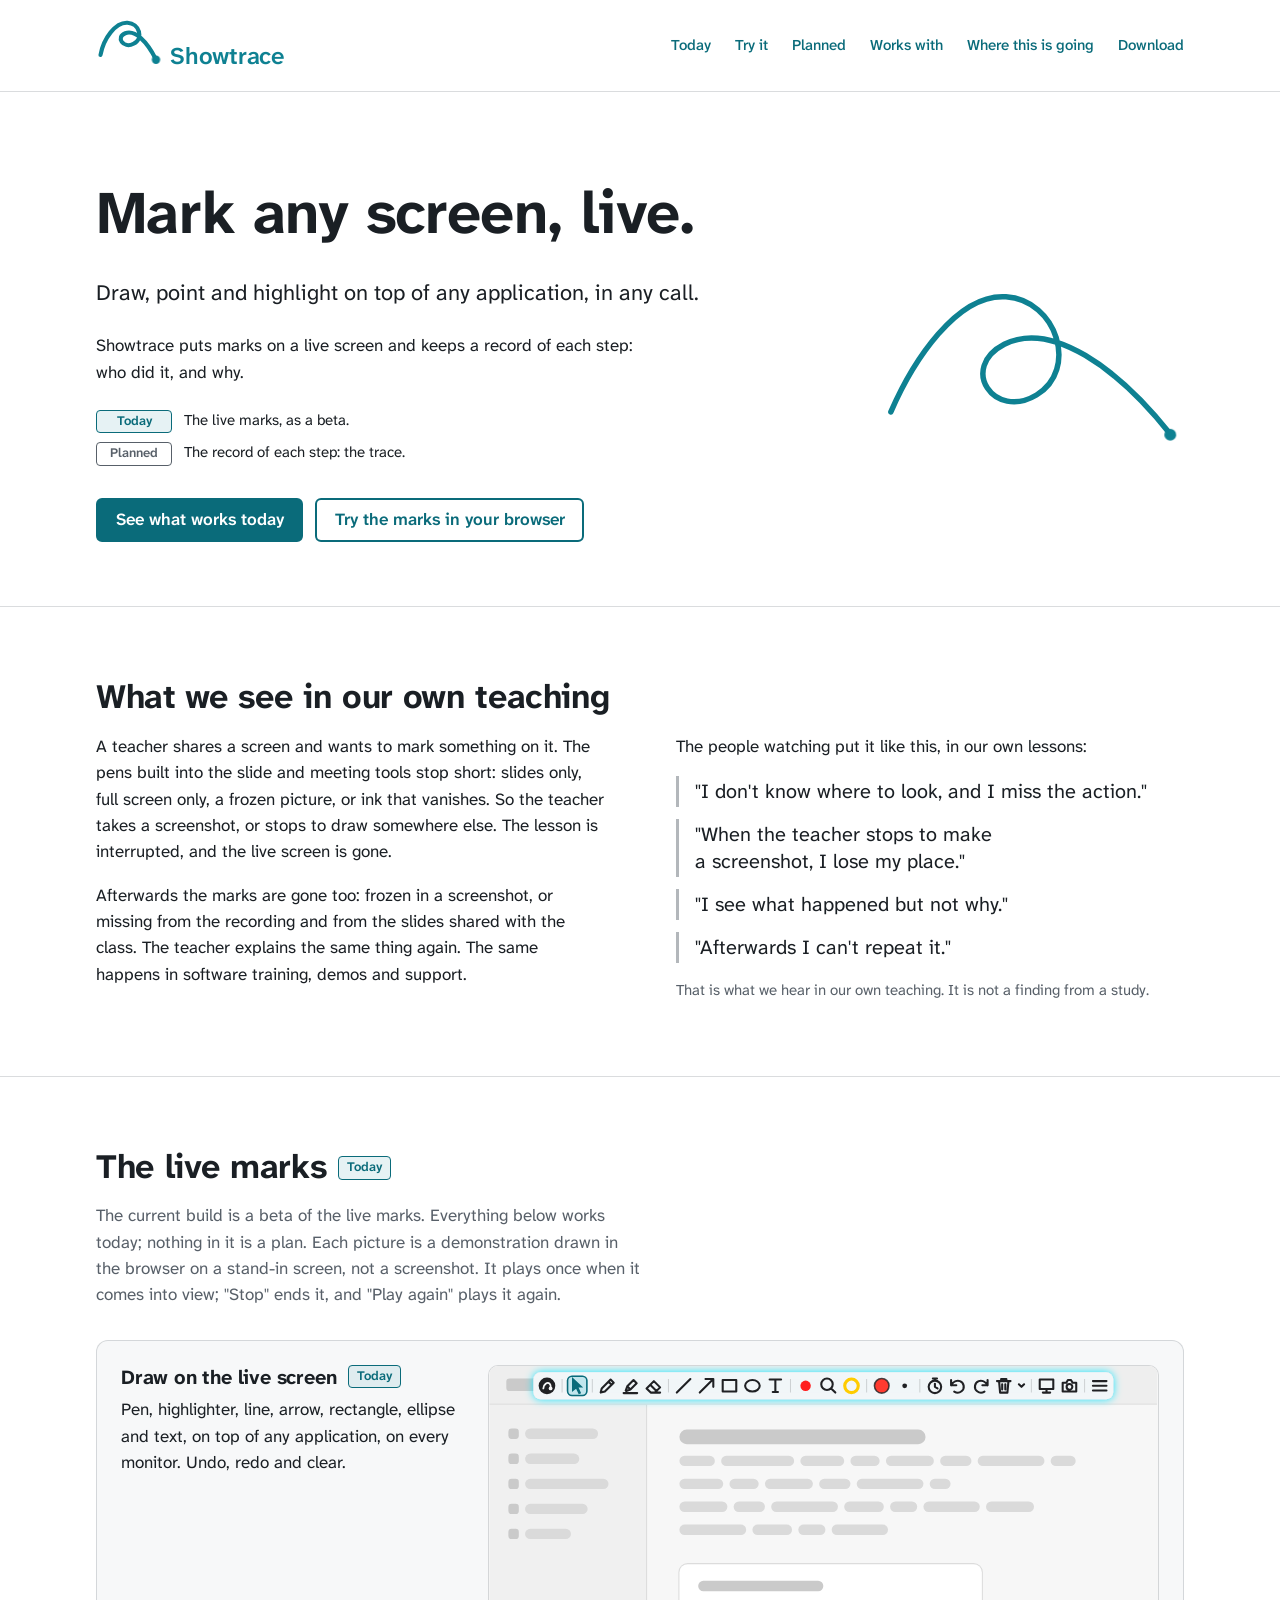
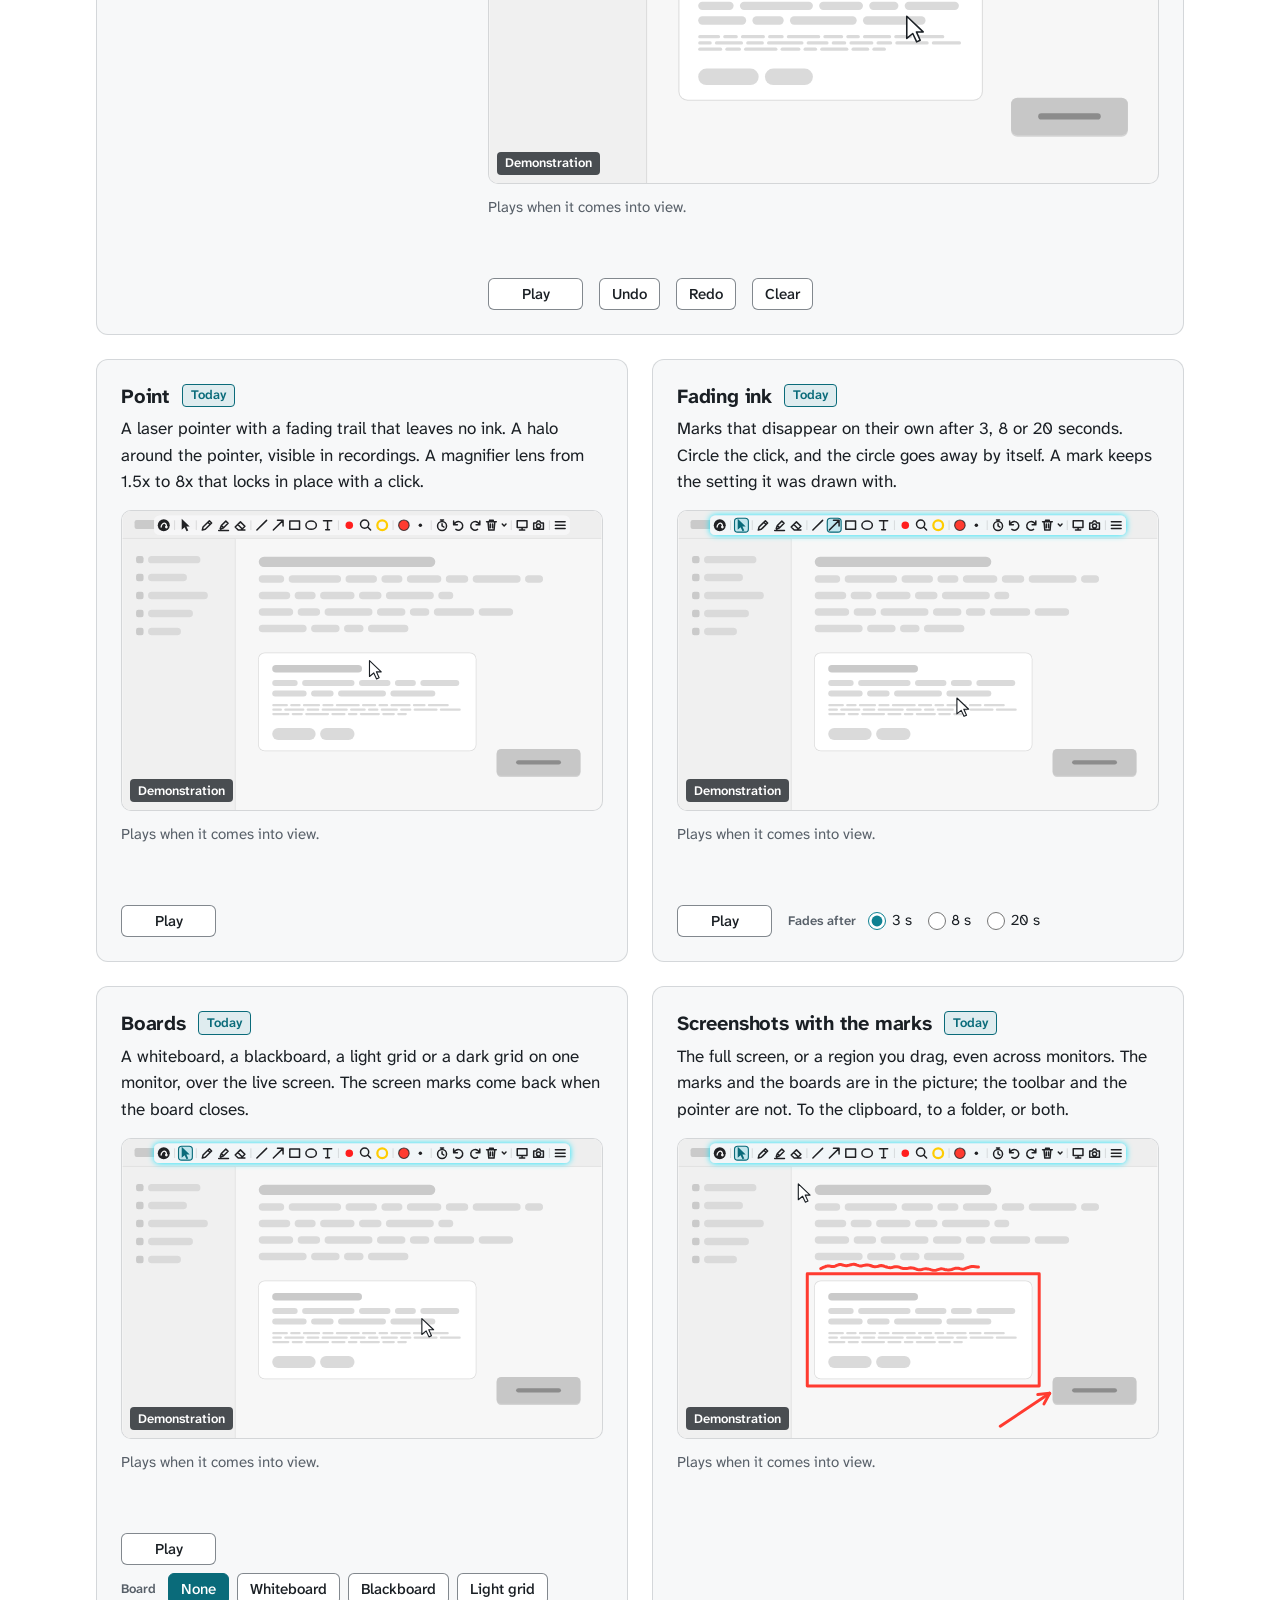
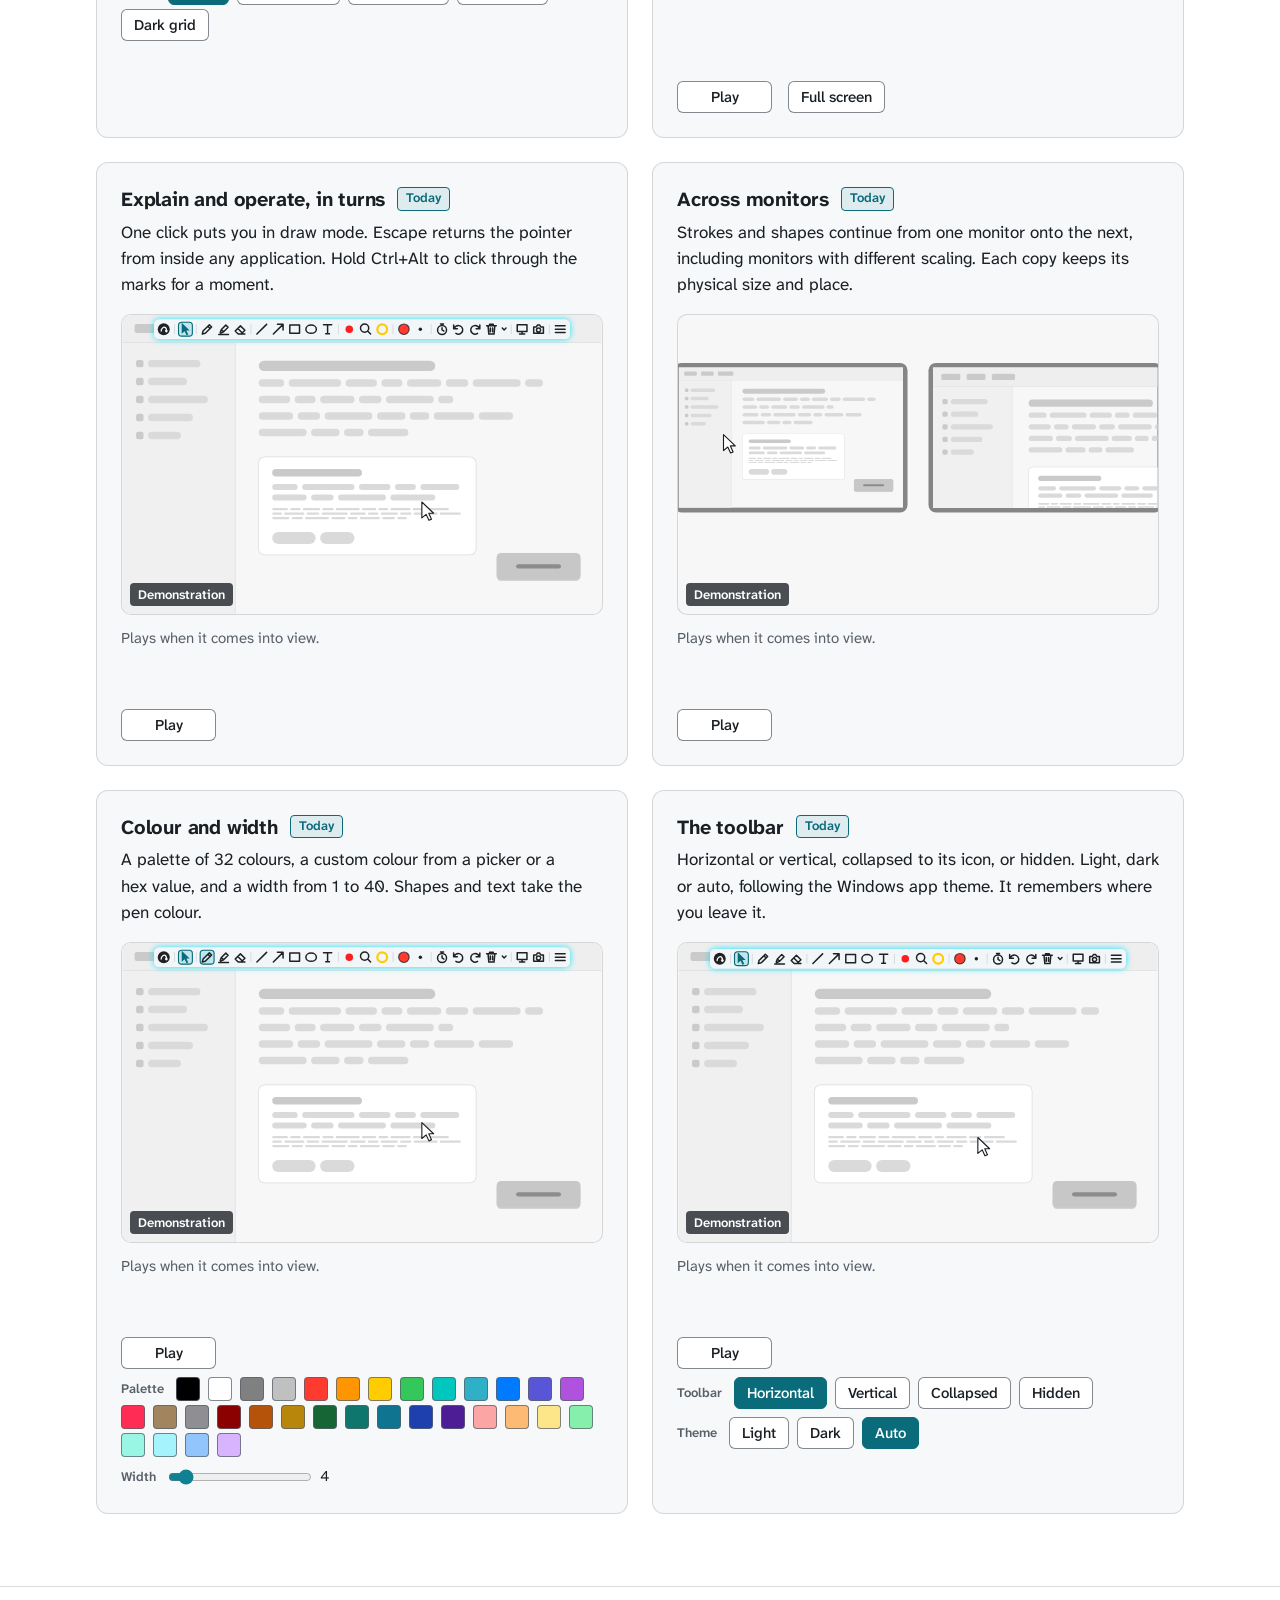
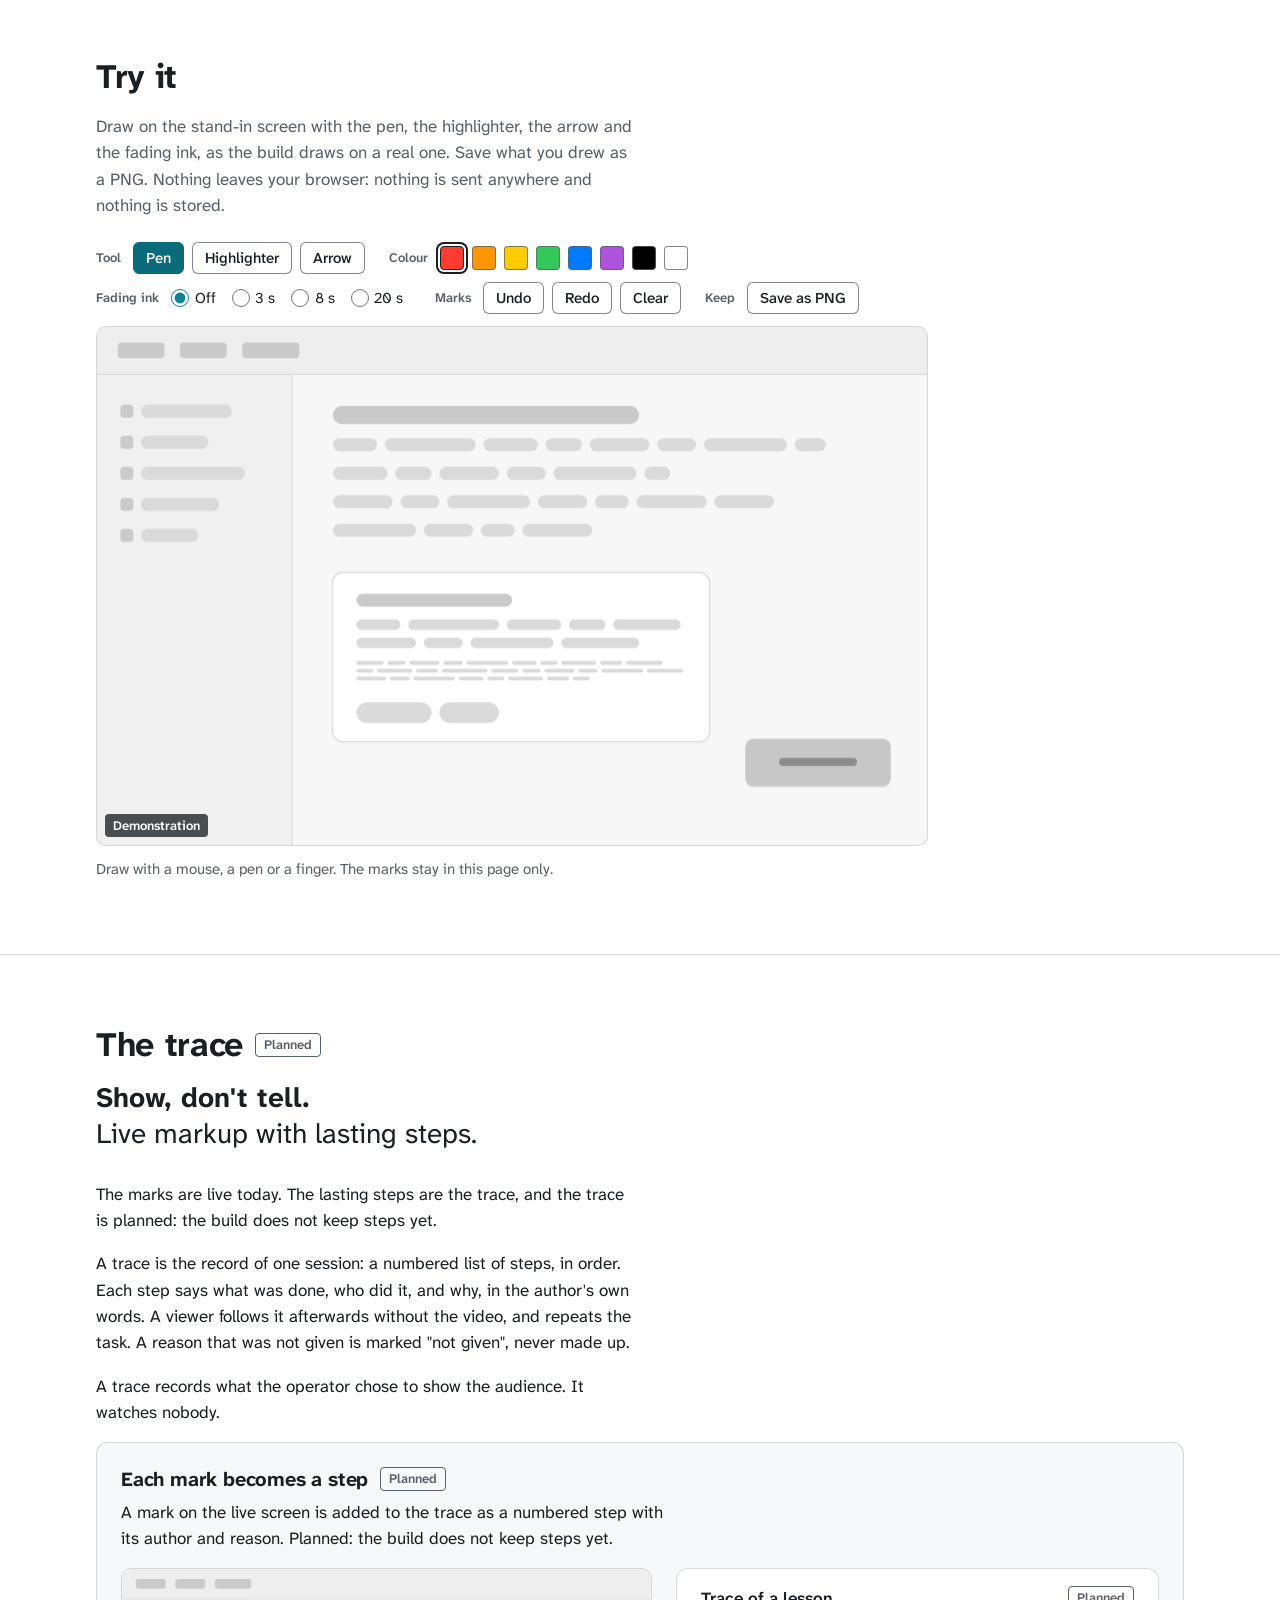
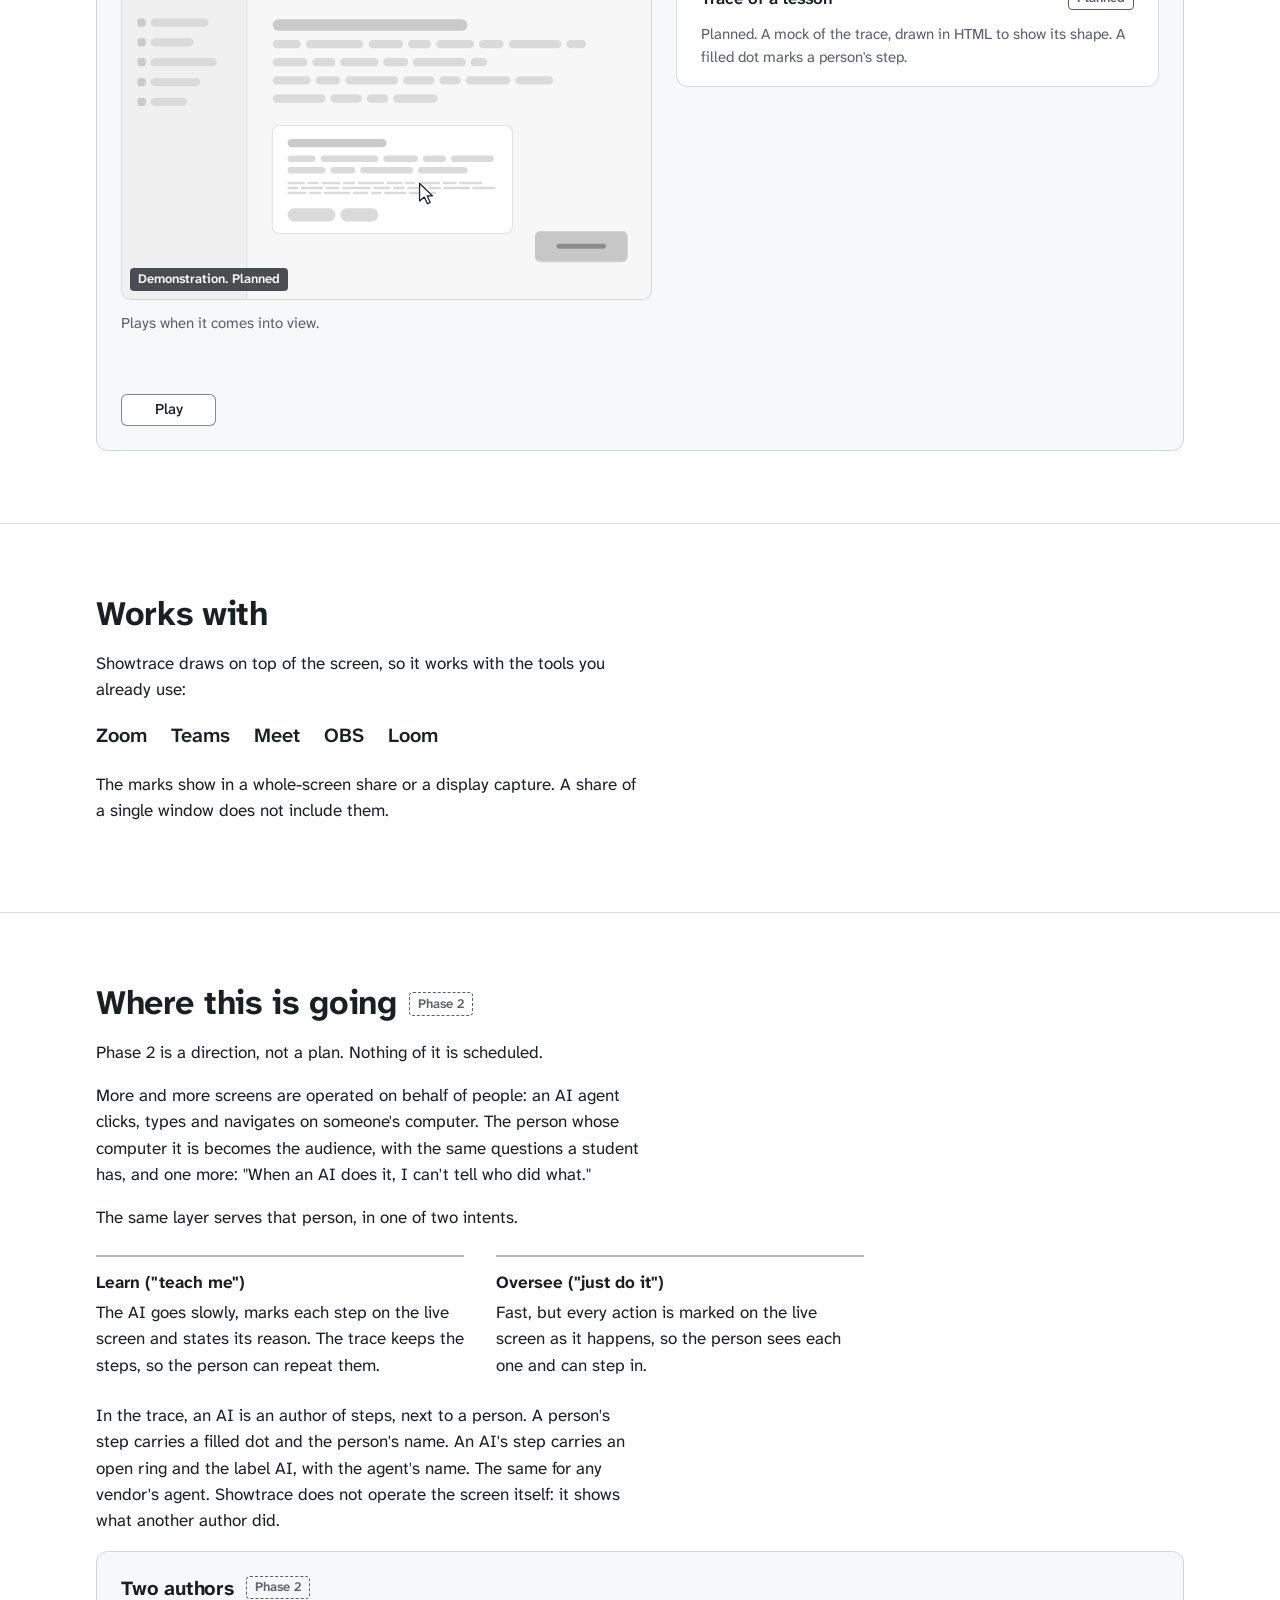
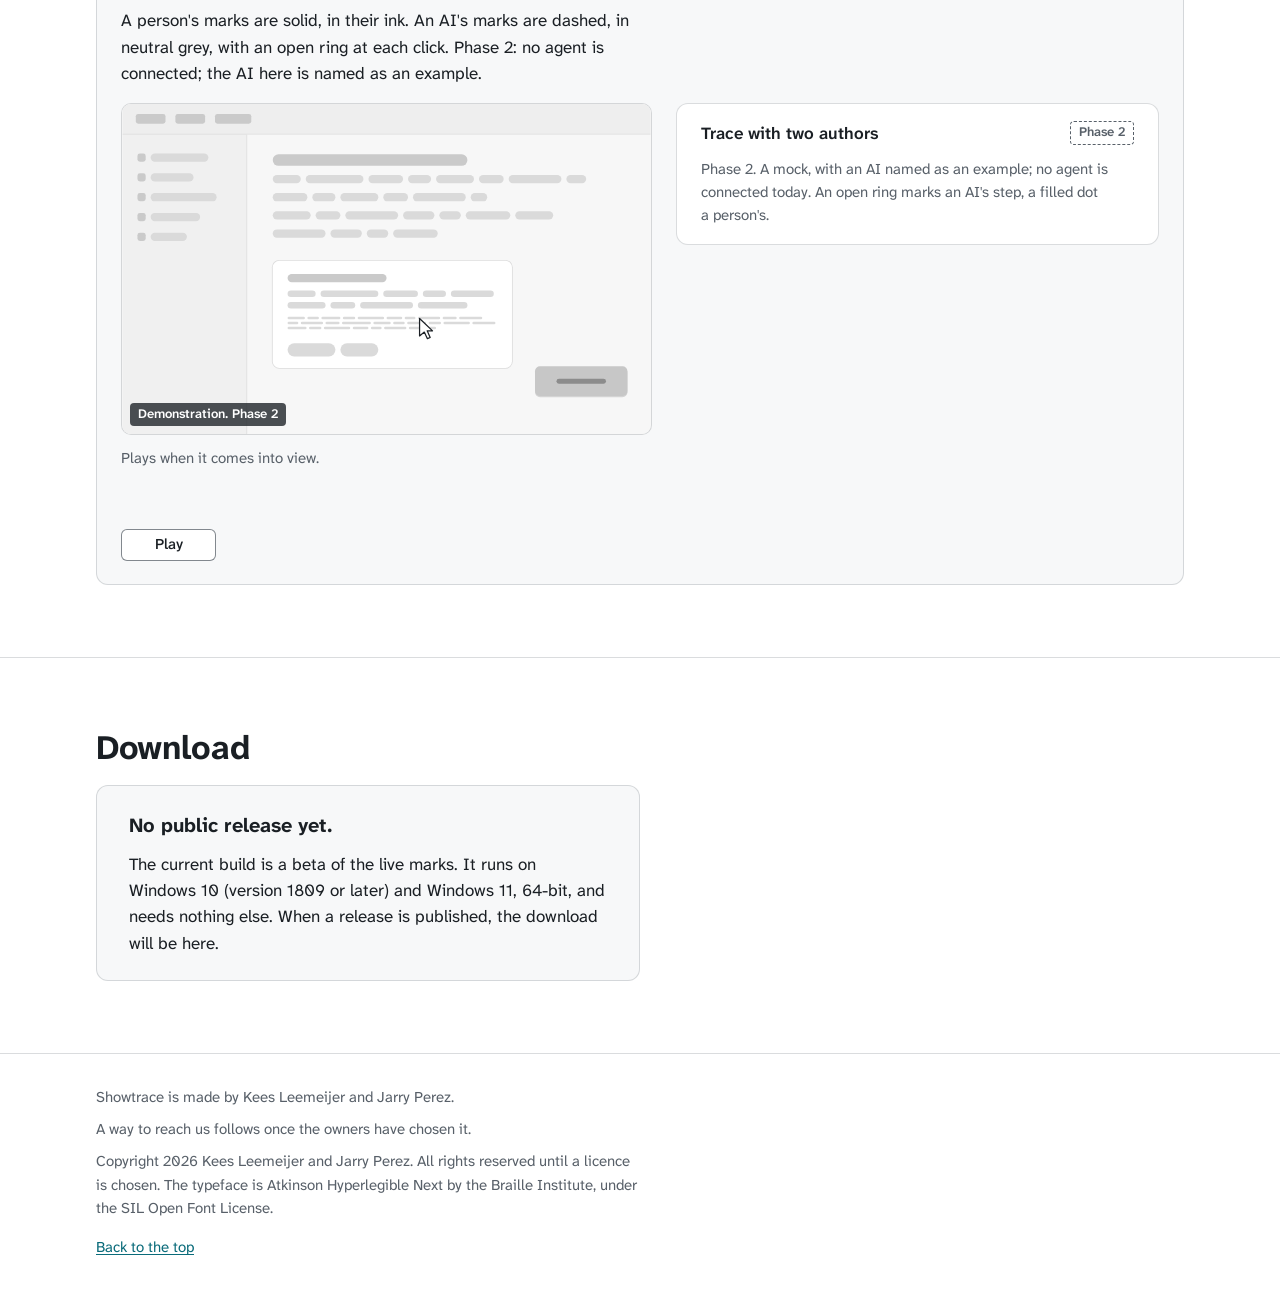
==== site/index.html @ 9663418a "feat(site): the Fading ink demonstration keeps an arrow, so its end state shows the spot Under reduc" ====
<!DOCTYPE html>
<html lang="en">
<head>
<meta charset="utf-8">
<meta http-equiv="Content-Security-Policy" content="default-src 'none'; script-src 'self'; style-src 'self'; img-src 'self'; font-src 'self'; connect-src 'none'; object-src 'none'; base-uri 'none'; form-action 'none'">
<meta name="viewport" content="width=device-width, initial-scale=1">
<title>Showtrace: mark any screen, live</title>
<meta name="description" content="Mark any screen, live: draw, point and highlight on top of any application, in any call. The live marks work today, as a beta; the trace is planned.">
<link rel="canonical" href="https://showtrace.github.io/showtrace/">
<meta name="color-scheme" content="light dark">
<meta name="theme-color" content="#FFFFFF" media="(prefers-color-scheme: light)">
<meta name="theme-color" content="#202124" media="(prefers-color-scheme: dark)">
<link rel="icon" href="favicon.svg" type="image/svg+xml">
<link rel="preload" href="fonts/AtkinsonHyperlegibleNext-wght.woff2" as="font" type="font/woff2" crossorigin>
<link rel="stylesheet" href="styles.css">
<script src="demonstrations.js" defer></script>
<meta property="og:type" content="website">
<meta property="og:site_name" content="Showtrace">
<meta property="og:title" content="Showtrace: mark any screen, live">
<meta property="og:description" content="Mark any screen, live: draw, point and highlight on top of any application, in any call. The live marks work today, as a beta; the trace is planned.">
<meta property="og:url" content="https://showtrace.github.io/showtrace/">
<meta property="og:image" content="https://showtrace.github.io/showtrace/og-image.png">
<meta property="og:image:type" content="image/png">
<meta property="og:image:width" content="1200">
<meta property="og:image:height" content="630">
<meta property="og:image:alt" content="The Showtrace logo, one stroke that ends in a dot, and the line: Mark any screen, live.">
<meta name="twitter:card" content="summary_large_image">
<meta name="twitter:image:alt" content="The Showtrace logo, one stroke that ends in a dot, and the line: Mark any screen, live.">
</head>
<body id="top">
<a class="skip" href="#main">Skip to the content</a>

<header class="site-header">
  <div class="wrap">
    <a class="logo" href="#top">
      <svg viewBox="0 0 44 32" aria-hidden="true" focusable="false" fill="none" stroke="currentColor" stroke-width="2.75" stroke-linecap="round" stroke-linejoin="round">
        <path class="mark-stroke" pathLength="100" d="M3 26 C5 15, 13 4, 21 4.5 C29 5, 32 15, 25 18.5 C18 22, 13 14, 19.5 11.5 C26 9, 34 17, 40 29"/>
        <circle class="mark-dot" cx="40" cy="29.2" r="2.8" fill="currentColor" stroke="none"/>
      </svg>
      <span>Showtrace</span>
    </a>
    <nav class="site-nav" aria-label="Sections of this page">
      <ul>
        <li><a href="#today">Today</a></li>
        <li><a href="#try">Try it</a></li>
        <li><a href="#planned">Planned</a></li>
        <li><a href="#works-with">Works with</a></li>
        <li><a href="#going">Where this is going</a></li>
        <li><a href="#download">Download</a></li>
      </ul>
    </nav>
  </div>
</header>

<main id="main">

  <section class="hero">
    <div class="wrap hero-grid">
      <div class="hero-text">
        <h1>Mark any screen, live.</h1>
        <p class="lead">Draw, point and highlight on top of any application, in any call.</p>
        <p class="sentence">Showtrace puts marks on a live screen and keeps a record of each step: who did it, and why.</p>
        <ul class="status-key" role="list">
          <li><span class="status status-today">Today</span> The live marks, as a beta.</li>
          <li><span class="status status-planned">Planned</span> The record of each step: the trace.</li>
        </ul>
        <p class="actions">
          <a class="action action-primary" href="#today">See what works today</a>
          <a class="action" href="#try">Try the marks in your browser</a>
        </p>
      </div>
      <div class="hero-mark" aria-hidden="true">
        <svg viewBox="0 0 360 220" fill="none" stroke="currentColor" stroke-width="6.5" stroke-linecap="round" stroke-linejoin="round" focusable="false">
          <path class="mark-stroke" pathLength="100" d="M14 170 C40 110, 92 30, 150 34 C210 38, 236 120, 186 150 C136 180, 94 118, 148 90 C204 62, 282 118, 344 196"/>
          <circle class="mark-dot" cx="344" cy="197" r="7" fill="currentColor" stroke="none"/>
        </svg>
      </div>
    </div>
  </section>

  <section class="section" id="problem">
    <div class="wrap problem">
      <h2>What we see in our own teaching</h2>
      <div class="problem-scene">
        <p>A teacher shares a screen and wants to mark something on it. The pens built into the slide and meeting tools stop short: slides only, full screen only, a frozen picture, or ink that vanishes. So the teacher takes a screenshot, or stops to draw somewhere else. The lesson is interrupted, and the live screen is gone.</p>
        <p>Afterwards the marks are gone too: frozen in a screenshot, or missing from the recording and from the slides shared with the class. The teacher explains the same thing again. The same happens in software training, demos and support.</p>
      </div>
      <div class="problem-voices">
        <p>The people watching put it like this, in our own lessons:</p>
        <ul class="quotes" role="list">
          <li>"I don't know where to look, and I miss the action."</li>
          <li>"When the teacher stops to make a screenshot, I lose my place."</li>
          <li>"I see what happened but not why."</li>
          <li>"Afterwards I can't repeat it."</li>
        </ul>
        <p class="status-line">That is what we hear in our own teaching. It is not a finding from a study.</p>
      </div>
    </div>
  </section>

  <section class="section" id="today">
    <div class="wrap">
      <header class="section-head"><h2>The live marks</h2><span class="status status-today">Today</span></header>
      <p class="section-lead">The current build is a beta of the live marks. Everything below works today; nothing in it is a plan. Each picture is a demonstration drawn in the browser on a stand-in screen, not a screenshot. It plays once when it comes into view; "Stop" ends it, and "Play again" plays it again.</p>
      <div class="features">

        <article class="feature feature-lead" data-demo="draw" data-rows="3,4" data-status="today">
          <header class="feature-head"><h3>Draw on the live screen</h3><span class="status status-today">Today</span></header>
          <p>Pen, highlighter, line, arrow, rectangle, ellipse and text, on top of any application, on every monitor. Undo, redo and clear.</p>
          <div class="feature-demo"></div>
        </article>

        <article class="feature" data-demo="point" data-rows="1,10" data-status="today">
          <header class="feature-head"><h3>Point</h3><span class="status status-today">Today</span></header>
          <p>A laser pointer with a fading trail that leaves no ink. A halo around the pointer, visible in recordings. A magnifier lens from 1.5x to 8x that locks in place with a click.</p>
          <div class="feature-demo"></div>
        </article>

        <article class="feature" data-demo="fade" data-rows="2" data-status="today">
          <header class="feature-head"><h3>Fading ink</h3><span class="status status-today">Today</span></header>
          <p>Marks that disappear on their own after 3, 8 or 20 seconds. Circle the click, and the circle goes away by itself. A mark keeps the setting it was drawn with.</p>
          <div class="feature-demo"></div>
        </article>

        <article class="feature" data-demo="boards" data-rows="12" data-status="today">
          <header class="feature-head"><h3>Boards</h3><span class="status status-today">Today</span></header>
          <p>A whiteboard, a blackboard, a light grid or a dark grid on one monitor, over the live screen. The screen marks come back when the board closes.</p>
          <div class="feature-demo"></div>
        </article>

        <article class="feature" data-demo="capture" data-rows="11" data-status="today">
          <header class="feature-head"><h3>Screenshots with the marks</h3><span class="status status-today">Today</span></header>
          <p>The full screen, or a region you drag, even across monitors. The marks and the boards are in the picture; the toolbar and the pointer are not. To the clipboard, to a folder, or both.</p>
          <div class="feature-demo"></div>
        </article>

        <article class="feature" data-demo="modes" data-rows="9" data-status="today">
          <header class="feature-head"><h3>Explain and operate, in turns</h3><span class="status status-today">Today</span></header>
          <p>One click puts you in draw mode. Escape returns the pointer from inside any application. Hold Ctrl+Alt to click through the marks for a moment.</p>
          <div class="feature-demo"></div>
        </article>

        <article class="feature" data-demo="monitors" data-rows="3" data-status="today">
          <header class="feature-head"><h3>Across monitors</h3><span class="status status-today">Today</span></header>
          <p>Strokes and shapes continue from one monitor onto the next, including monitors with different scaling. Each copy keeps its physical size and place.</p>
          <div class="feature-demo"></div>
        </article>

        <article class="feature" data-demo="colour" data-rows="3" data-status="today">
          <header class="feature-head"><h3>Colour and width</h3><span class="status status-today">Today</span></header>
          <p>A palette of 32 colours, a custom colour from a picker or a hex value, and a width from 1 to 40. Shapes and text take the pen colour.</p>
          <div class="feature-demo"></div>
        </article>

        <article class="feature" data-demo="toolbar" data-rows="9" data-status="today">
          <header class="feature-head"><h3>The toolbar</h3><span class="status status-today">Today</span></header>
          <p>Horizontal or vertical, collapsed to its icon, or hidden. Light, dark or auto, following the Windows app theme. It remembers where you leave it.</p>
          <div class="feature-demo"></div>
        </article>

      </div>
    </div>
  </section>

  <section class="section" id="try">
    <div class="wrap">
      <h2>Try it</h2>
      <p class="section-lead">Draw on the stand-in screen with the pen, the highlighter, the arrow and the fading ink, as the build draws on a real one. Save what you drew as a PNG. Nothing leaves your browser: nothing is sent anywhere and nothing is stored.</p>
      <div class="sandbox" data-sandbox>
        <noscript><p class="note">The sandbox needs JavaScript, which this page loads from its own address only. Without it, the features above stand as text.</p></noscript>
      </div>
    </div>
  </section>

  <section class="section" id="planned">
    <div class="wrap">
      <header class="section-head"><h2>The trace</h2><span class="status status-planned">Planned</span></header>
      <p class="tagline"><strong>Show, don't tell.</strong> Live markup with lasting steps.</p>
      <p>The marks are live today. The lasting steps are the trace, and the trace is planned: the build does not keep steps yet.</p>
      <p>A trace is the record of one session: a numbered list of steps, in order. Each step says what was done, who did it, and why, in the author's own words. A viewer follows it afterwards without the video, and repeats the task. A reason that was not given is marked "not given", never made up.</p>
      <p>A trace records what the operator chose to show the audience. It watches nobody.</p>

      <article class="feature" data-demo="trace" data-rows="5,6,7,8,16" data-status="planned">
        <header class="feature-head"><h3>Each mark becomes a step</h3><span class="status status-planned">Planned</span></header>
        <p>A mark on the live screen is added to the trace as a numbered step with its author and reason. Planned: the build does not keep steps yet.</p>
        <div class="trace-demo">
          <div class="feature-demo"></div>
          <figure class="trace">
            <div class="trace-head">
              <span class="trace-title">Trace of a lesson</span>
              <span class="status status-planned">Planned</span>
            </div>
            <ol class="steps">
              <li class="step">
                <span class="step-n">1</span>
                <span class="step-action">Opens the File menu</span>
                <span class="step-author"><span class="dot" aria-hidden="true"></span><span class="author-label">Teacher</span></span>
                <span class="step-reason">Reason: the export is under File.</span>
              </li>
              <li class="step">
                <span class="step-n">2</span>
                <span class="step-action">Selects Export</span>
                <span class="step-author"><span class="dot" aria-hidden="true"></span><span class="author-label">Teacher</span></span>
                <span class="step-reason">Reason: the file must be a PDF.</span>
              </li>
              <li class="step">
                <span class="step-n">3</span>
                <span class="step-action">Saves the file as PDF</span>
                <span class="step-author"><span class="dot" aria-hidden="true"></span><span class="author-label">Teacher</span></span>
                <span class="step-reason">Reason: not given.</span>
              </li>
            </ol>
            <figcaption>Planned. A mock of the trace, drawn in HTML to show its shape. A filled dot marks a person's step.</figcaption>
          </figure>
        </div>
      </article>
    </div>
  </section>

  <section class="section" id="works-with">
    <div class="wrap">
      <h2>Works with</h2>
      <p>Showtrace draws on top of the screen, so it works with the tools you already use:</p>
      <ul class="apps" role="list">
        <li>Zoom</li>
        <li>Teams</li>
        <li>Meet</li>
        <li>OBS</li>
        <li>Loom</li>
      </ul>
      <p>The marks show in a whole-screen share or a display capture. A share of a single window does not include them.</p>
    </div>
  </section>

  <section class="section" id="going">
    <div class="wrap">
      <header class="section-head"><h2>Where this is going</h2><span class="status status-phase2">Phase 2</span></header>
      <p>Phase 2 is a direction, not a plan. Nothing of it is scheduled.</p>
      <p>More and more screens are operated on behalf of people: an AI agent clicks, types and navigates on someone's computer. The person whose computer it is becomes the audience, with the same questions a student has, and one more: "When an AI does it, I can't tell who did what."</p>
      <p>The same layer serves that person, in one of two intents.</p>
      <dl class="intents">
        <div>
          <dt>Learn ("teach me")</dt>
          <dd>The AI goes slowly, marks each step on the live screen and states its reason. The trace keeps the steps, so the person can repeat them.</dd>
        </div>
        <div>
          <dt>Oversee ("just do it")</dt>
          <dd>Fast, but every action is marked on the live screen as it happens, so the person sees each one and can step in.</dd>
        </div>
      </dl>
      <p>In the trace, an AI is an author of steps, next to a person. A person's step carries a filled dot and the person's name. An AI's step carries an open ring and the label AI, with the agent's name. The same for any vendor's agent. Showtrace does not operate the screen itself: it shows what another author did.</p>

      <article class="feature" data-demo="authors" data-rows="13" data-status="phase 2">
        <header class="feature-head"><h3>Two authors</h3><span class="status status-phase2">Phase 2</span></header>
        <p>A person's marks are solid, in their ink. An AI's marks are dashed, in neutral grey, with an open ring at each click. Phase 2: no agent is connected; the AI here is named as an example.</p>
        <div class="trace-demo">
          <div class="feature-demo"></div>
          <figure class="trace">
            <div class="trace-head">
              <span class="trace-title">Trace with two authors</span>
              <span class="status status-phase2">Phase 2</span>
            </div>
            <ol class="steps">
              <li class="step">
                <span class="step-n">1</span>
                <span class="step-action">Opens the File menu</span>
                <span class="step-author"><span class="dot" aria-hidden="true"></span><span class="author-label">Teacher</span></span>
                <span class="step-reason">Reason: not given.</span>
              </li>
              <li class="step">
                <span class="step-n">2</span>
                <span class="step-action">Selects Export</span>
                <span class="step-author"><span class="ring" aria-hidden="true"></span><span class="author-label">AI</span> <span class="author-agent">(Copilot)</span></span>
                <span class="step-reason">Reason: the file must be a PDF.</span>
              </li>
              <li class="step">
                <span class="step-n">3</span>
                <span class="step-action">Saves the file as PDF</span>
                <span class="step-author"><span class="dot" aria-hidden="true"></span><span class="author-label">Teacher</span></span>
                <span class="step-reason">Reason: the students get the PDF after the lesson.</span>
              </li>
            </ol>
            <figcaption>Phase 2. A mock, with an AI named as an example; no agent is connected today. An open ring marks an AI's step, a filled dot a person's.</figcaption>
          </figure>
        </div>
      </article>
    </div>
  </section>

  <section class="section" id="download">
    <div class="wrap">
      <h2>Download</h2>
      <div class="download-box">
        <p class="download-status"><strong>No public release yet.</strong></p>
        <p>The current build is a beta of the live marks. It runs on Windows 10 (version 1809 or later) and Windows 11, 64-bit, and needs nothing else. When a release is published, the download will be here.</p>
      </div>
    </div>
  </section>

</main>

<footer class="site-footer">
  <div class="wrap">
    <p>Showtrace is made by Kees Leemeijer and Jarry Perez.</p>
    <p>A way to reach us follows once the owners have chosen it.</p>
    <p>Copyright 2026 Kees Leemeijer and Jarry Perez. All rights reserved until a licence is chosen. The typeface is Atkinson Hyperlegible Next by the Braille Institute, under the SIL Open Font License.</p>
    <p class="to-top"><a href="#top">Back to the top</a></p>
  </div>
</footer>
</body>
</html>
---- site/styles.css ----
/* Showtrace website.
   Colour tokens: brand.md, section 6.2. Type: 6.3, Atkinson Hyperlegible Next, self-hosted from site/fonts/.
   Motion: 6.6, the self-drawing stroke on the logo at load, on the hero mark, and on a step added to the trace.
   The demonstrations are drawn by demonstrations.js on a neutral stand-in screen; their colours are below.
   No fonts, scripts or images from other domains. Works without JavaScript and at 320 px. */

/* Atkinson Hyperlegible Next, variable weight 200 to 800, upright and italic (Braille Institute, SIL Open Font License 1.1).
   font-display: swap, on purpose: the text reads at once in the fallback below, and the face takes over when it
   arrives. The page preloads the upright file, so it is mostly there before the first paint; when it is not, the
   fallback keeps every line where it is, so the swap moves nothing. */
@font-face {
  font-family: "Atkinson Hyperlegible Next";
  font-style: normal;
  font-weight: 200 800;
  font-display: swap;
  src: url("fonts/AtkinsonHyperlegibleNext-wght.woff2") format("woff2");
}

@font-face {
  font-family: "Atkinson Hyperlegible Next";
  font-style: italic;
  font-weight: 200 800;
  font-display: swap;
  src: url("fonts/AtkinsonHyperlegibleNext-Italic-wght.woff2") format("woff2");
}

/* The fallback while the face loads: Arial, or a font with Arial's widths (Liberation Sans, Arimo), scaled to the
   widths of Atkinson Hyperlegible Next and given its vertical metrics, so that a line breaks at the same word in both.
   Measured on 2026-10-06: the face is 0.989 of Arial's width on the page's own text at weight 400, and 0.986 of Arial
   Bold's on the headings at 700; its ascent and descent are 984 and 316 per 1000 (hhea and typo alike). Each override
   is the face's metric divided by the size-adjust. A browser that does not know a descriptor ignores it. */
@font-face {
  font-family: "Atkinson Hyperlegible Next fallback";
  font-style: normal;
  font-weight: 100 549;
  src: local("Arial"), local("ArialMT"), local("Liberation Sans"), local("LiberationSans"), local("Arimo");
  size-adjust: 98.9%;
  ascent-override: 99.5%;
  descent-override: 31.95%;
  line-gap-override: 0%;
}

@font-face {
  font-family: "Atkinson Hyperlegible Next fallback";
  font-style: normal;
  font-weight: 550 900;
  src: local("Arial Bold"), local("Arial-BoldMT"), local("Liberation Sans Bold"), local("LiberationSans-Bold"), local("Arimo Bold");
  size-adjust: 98.6%;
  ascent-override: 99.8%;
  descent-override: 32.05%;
  line-gap-override: 0%;
}

:root {
  color-scheme: light dark;

  /* Colour tokens */
  --trace-teal: #0E8192;
  --trace-teal-deep: #0A6B7A;
  --trace-teal-light: #4DD0E1;
  --ink: #1A1F24;
  --ink-soft: #586069;
  --paper: #FFFFFF;
  --paper-soft: #F7F8F9;
  --slate: #202124;
  --chalk: #EEEEEE;
  --chalk-soft: #AAAAAA;
  --signal-light: #B45309;
  --signal-dark: #FDBA74;

  /* Roles, light. Small teal text uses the deep teal (contrast table); the brand teal is for graphics and large text. */
  --bg: var(--paper);
  --surface: var(--paper-soft);
  --text: var(--ink);
  --text-soft: var(--ink-soft);
  --accent: var(--trace-teal);
  --accent-text: var(--trace-teal-deep);
  --person: var(--trace-teal);
  --ai: var(--ink-soft);
  --signal: var(--signal-light);
  --logo: var(--trace-teal);
  --rule: rgba(88, 96, 105, 0.22);
  --rule-strong: rgba(88, 96, 105, 0.45);
  --focus: var(--trace-teal);
  --tint: rgba(14, 129, 146, 0.1);
  /* A filled link: white on the deep teal, 6.18 to 1 (brand.md, 6.2). */
  --action-bg: var(--trace-teal-deep);
  --action-text: var(--paper);

  /* The stand-in screen: greys without a hue, so that it never reads as a screenshot. The surfaces a mark is drawn on
     (bg, bar, side, panel, dropdown) keep the pen red #FF3B30 and the laser red at 3:1 or more in both schemes (WCAG
     1.4.11); the lens frame and the monitor frames have 3:1 against them. */
  --screen-bg: #F7F7F7;
  --screen-bar: #EEEEEE;
  --screen-side: #F0F0F0;
  --screen-edge: #DCDCDC;
  --screen-block: #CACACA;
  --screen-line: #DADADA;
  --screen-panel: #FFFFFF;
  --screen-shade: #D4D4D4;
  --screen-button: #C7C7C7;
  --screen-button-label: #8C8C8C;
  --screen-pressed: #A9A9A9;
  --screen-dropdown: #FFFFFF;
  --screen-frame: #858585;
  --lens-frame: rgba(26, 31, 36, 0.62);
  --demo-label-bg: rgba(26, 31, 36, 0.78);
  --demo-label-text: #FFFFFF;

  /* Type scale */
  --text-xs: 0.8125rem;
  --text-s: 0.9375rem;
  --text-m: 1.0625rem;
  --text-l: 1.25rem;
  --text-xl: clamp(1.5rem, 1.15rem + 1.5vw, 2.125rem);
  --text-2xl: clamp(2.25rem, 1.3rem + 4.2vw, 3.75rem);
  --leading: 1.55;
  --leading-tight: 1.1;

  /* Spacing scale */
  --space-1: 0.25rem;
  --space-2: 0.5rem;
  --space-3: 0.75rem;
  --space-4: 1rem;
  --space-5: 1.5rem;
  --space-6: 2rem;
  --space-7: 3rem;
  --space-8: 4.5rem;
  --space-9: 6rem;

  --radius-s: 4px;
  --radius-m: 6px;
  --radius-l: 12px;
  --ease: cubic-bezier(0.16, 1, 0.3, 1);
  /* About 70 characters a line at the body size. */
  --measure: 34rem;
  /* The space at the sides of the page: 1rem at 320 px, so that a card keeps its width there. */
  --gutter: clamp(1rem, 0.4rem + 3vw, 1.25rem);
}

/* Dark on a screen only: paper takes the light tokens, whatever the visitor's scheme. */
@media screen and (prefers-color-scheme: dark) {
  :root {
    --bg: var(--slate);
    --surface: rgba(238, 238, 238, 0.06);
    --text: var(--chalk);
    --text-soft: var(--chalk-soft);
    --accent: var(--trace-teal-light);
    --accent-text: var(--trace-teal-light);
    --person: var(--trace-teal-light);
    --ai: var(--chalk-soft);
    --signal: var(--signal-dark);
    --logo: var(--chalk);
    --rule: rgba(170, 170, 170, 0.25);
    --rule-strong: rgba(170, 170, 170, 0.5);
    --focus: var(--trace-teal-light);
    --tint: rgba(77, 208, 225, 0.14);
    /* Slate on the light teal, 8.76 to 1. */
    --action-bg: var(--trace-teal-light);
    --action-text: var(--slate);

    --screen-bg: #2B2B2B;
    --screen-bar: #323232;
    --screen-side: #303030;
    --screen-edge: #3E3E3E;
    --screen-block: #545454;
    --screen-line: #464646;
    --screen-panel: #333333;
    --screen-shade: #1F1F1F;
    --screen-button: #5A5A5A;
    --screen-button-label: #8E8E8E;
    --screen-pressed: #747474;
    --screen-dropdown: #363636;
    --screen-frame: #767676;
    --lens-frame: rgba(238, 238, 238, 0.55);
    --demo-label-bg: rgba(238, 238, 238, 0.85);
    --demo-label-text: #1A1F24;
  }
}

/* Base */

*,
*::before,
*::after {
  box-sizing: border-box;
}

html {
  font-family: "Atkinson Hyperlegible Next", "Atkinson Hyperlegible Next fallback", system-ui, -apple-system, "Segoe UI", Roboto, Arial, sans-serif;
  font-size: 100%;
  line-height: var(--leading);
  -webkit-text-size-adjust: 100%;
  text-size-adjust: 100%;
}

body {
  margin: 0;
  background: var(--bg);
  color: var(--text);
  font-size: var(--text-m);
}

h1,
h2,
h3 {
  font-weight: 700;
  line-height: var(--leading-tight);
  margin: 0 0 0.5em;
  letter-spacing: -0.01em;
  overflow-wrap: break-word;
  text-wrap: balance;
}

/* No word alone on a last line, where the browser knows how; elsewhere the text wraps as it always did. */
p,
li,
dt,
dd,
figcaption {
  text-wrap: pretty;
}

h1 {
  font-size: var(--text-2xl);
}

h2 {
  font-size: var(--text-xl);
}

h3 {
  font-size: var(--text-l);
}

p,
dl,
ul,
ol {
  margin: 0 0 1em;
}

a {
  color: var(--accent-text);
  text-underline-offset: 0.15em;
}

a:hover {
  color: var(--text);
}

kbd {
  font-family: inherit;
  font-size: 0.9em;
  font-weight: 600;
  padding: 0 0.35em;
  border: 1px solid var(--rule-strong);
  border-bottom-width: 2px;
  border-radius: var(--radius-s);
  white-space: nowrap;
}

:focus-visible {
  outline: 3px solid var(--focus);
  outline-offset: 3px;
  border-radius: 2px;
}

.wrap {
  width: min(100% - 2 * var(--gutter), 68rem);
  margin-inline: auto;
}

.skip {
  position: absolute;
  left: 1rem;
  top: -100px;
  z-index: 10;
  padding: var(--space-2) var(--space-3);
  background: var(--bg);
  color: var(--accent-text);
  border: 2px solid var(--accent);
  border-radius: var(--radius-m);
}

.skip:focus {
  top: 1rem;
}

/* Header and logo */

/* At 320 px the logo and two lines of links: about 135 px, a fifth of a phone's height. */
.site-header {
  padding: clamp(0.75rem, 0.5rem + 1vw, 1rem) 0;
  border-bottom: 1px solid var(--rule);
}

.site-header .wrap {
  display: flex;
  flex-wrap: wrap;
  align-items: center;
  justify-content: space-between;
  gap: var(--space-1) var(--space-6);
}

.logo {
  display: inline-flex;
  align-items: baseline;
  gap: var(--space-2);
  color: var(--logo);
  text-decoration: none;
  font-weight: 600;
  font-size: clamp(1.25rem, 1.1rem + 0.75vw, 1.5rem);
  letter-spacing: -0.01em;
}

.logo:hover {
  color: var(--logo);
}

.logo svg {
  width: 2.75em;
  height: 2em;
  overflow: visible;
}

/* The signature: the stroke draws itself once, 1100 ms, and the dot appears after 70 percent of that time (brand.md, 6.6). */
.mark-stroke {
  stroke-dasharray: 100;
  stroke-dashoffset: 100;
  animation: draw 1100ms var(--ease) forwards;
}

.mark-dot {
  opacity: 0;
  animation: appear 1ms linear 770ms forwards;
}

.hero-mark .mark-stroke {
  animation-delay: 350ms;
}

.hero-mark .mark-dot {
  animation-delay: 1120ms;
}

@keyframes draw {
  to {
    stroke-dashoffset: 0;
  }
}

@keyframes appear {
  to {
    opacity: 1;
  }
}

.site-nav ul {
  list-style: none;
  margin: 0;
  padding: 0;
  display: flex;
  flex-wrap: wrap;
  gap: 0 var(--space-4);
}

@media (min-width: 48rem) {
  .site-nav ul {
    column-gap: var(--space-5);
  }
}

/* Each link is at least 24 px tall, a target of its own (WCAG 2.5.8). */
.site-nav a {
  display: inline-block;
  padding: var(--space-1) 0;
  font-weight: 500;
  text-decoration: none;
  font-size: var(--text-s);
}

.site-nav a:hover,
.site-nav a:focus-visible {
  text-decoration: underline;
}

/* Hero */

.hero {
  padding: clamp(2.5rem, 7vw, 5.5rem) 0 clamp(2rem, 5vw, 4rem);
}

.hero-grid {
  display: grid;
  gap: var(--space-6) var(--space-8);
  align-items: center;
}

@media (min-width: 54rem) {
  .hero-grid {
    grid-template-columns: minmax(0, 1.4fr) minmax(14rem, 0.6fr);
  }
}

/* Wide enough for the lead on one line next to the hero mark; two even lines when it wraps. */
.lead {
  font-size: clamp(1.125rem, 1rem + 0.6vw, 1.375rem);
  max-width: 40rem;
  text-wrap: balance;
}

.sentence {
  max-width: var(--measure);
}

.status-line {
  color: var(--text-soft);
  font-size: var(--text-s);
  margin-bottom: 0;
}

/* The status words of the hero: what works today and what is planned, in the words the cards use. */
.status-key {
  list-style: none;
  margin: var(--space-5) 0 0;
  padding: 0;
  display: grid;
  gap: var(--space-2);
  font-size: var(--text-s);
}

.status-key li {
  display: flex;
  align-items: baseline;
  gap: var(--space-3);
}

.status-key .status {
  flex: none;
  min-width: 4.75rem;
  text-align: center;
}

/* Two links that look like buttons: they move down the page, so they stay links. */
.actions {
  display: flex;
  flex-wrap: wrap;
  gap: var(--space-3);
  margin: var(--space-6) 0 0;
}

.action {
  display: inline-flex;
  align-items: center;
  min-height: 2.75rem;
  padding: 0.45rem 1.1rem;
  border: 2px solid var(--accent-text);
  border-radius: var(--radius-m);
  color: var(--accent-text);
  font-weight: 600;
  line-height: 1.3;
  text-decoration: none;
}

.action:hover {
  color: var(--accent-text);
  background: var(--tint);
}

.action-primary,
.action-primary:hover {
  color: var(--action-text);
  background: var(--action-bg);
  border-color: var(--action-bg);
}

.action-primary:hover {
  text-decoration: underline;
}

/* The hero mark is the signature at its largest. Below two columns it would sit under the text as a picture of
   nothing, so it leaves; the logo still draws itself at load. */
.hero-mark {
  display: none;
  color: var(--logo);
  max-width: 26rem;
  margin-inline: auto;
}

@media (min-width: 54rem) {
  .hero-mark {
    display: block;
    width: 100%;
  }
}

.hero-mark svg {
  display: block;
  width: 100%;
  height: auto;
  overflow: visible;
}

/* The 404 page: what happened and the way back. */
.not-found {
  padding: clamp(2.5rem, 7vw, 5.5rem) 0 clamp(3rem, 9vw, 7rem);
}

.not-found p {
  max-width: var(--measure);
}

/* Sections */

.section {
  padding: clamp(2.5rem, 6vw, 4.5rem) 0;
  border-top: 1px solid var(--rule);
}

.section p,
.section dl {
  max-width: var(--measure);
}

.section-lead {
  color: var(--text-soft);
}

/* A section heading with the status word of what the section shows. */
.section-head {
  display: flex;
  flex-wrap: wrap;
  align-items: center;
  gap: var(--space-2) var(--space-3);
  margin-bottom: var(--space-4);
}

.section-head h2 {
  margin: 0;
}

/* The problem: the scene, and next to it, from 60rem, the words of the people watching. */
@media (min-width: 60rem) {
  .problem {
    display: grid;
    grid-template-columns: minmax(0, 1fr) minmax(0, 1fr);
    column-gap: var(--space-8);
    align-items: start;
  }

  .problem > h2 {
    grid-column: 1 / -1;
  }
}

.quotes {
  list-style: none;
  max-width: var(--measure);
  margin: 0 0 var(--space-4);
  padding: 0;
}

.quotes li {
  font-size: var(--text-l);
  line-height: 1.35;
  margin: 0 0 var(--space-3);
  padding: 0.1em 0 0.1em var(--space-4);
  border-left: 3px solid var(--rule-strong);
  text-wrap: balance;
}

/* The tools the marks show in, by name; no logos, which are not ours to show. */
.apps {
  list-style: none;
  margin: 0 0 1em;
  padding: 0;
  display: flex;
  flex-wrap: wrap;
  gap: var(--space-1) var(--space-5);
  font-size: var(--text-l);
  font-weight: 600;
}

/* The headline and the subline of brand.md, section 3, each on its own line. */
.tagline {
  font-size: clamp(1.25rem, 1.05rem + 1vw, 1.75rem);
  line-height: 1.3;
}

.tagline strong {
  display: block;
}

/* Status words: today, planned, phase 2. The word carries the meaning; the shape of the border repeats it. */

.status {
  display: inline-block;
  font-size: var(--text-xs);
  font-weight: 600;
  line-height: 1.3;
  padding: 0.15rem 0.5rem;
  border: 1.5px solid currentColor;
  border-radius: var(--radius-s);
  white-space: nowrap;
  vertical-align: middle;
}

.status-today {
  color: var(--accent-text);
  background: var(--tint);
  border-color: var(--accent-text);
}

.status-planned {
  color: var(--text-soft);
}

.status-phase2 {
  color: var(--text-soft);
  border-style: dashed;
}

/* Features: one card per feature, with its demonstration */

.features {
  display: grid;
  gap: var(--space-5);
  grid-template-columns: repeat(auto-fit, minmax(min(100%, 24rem), 1fr));
  margin-top: var(--space-6);
}

/* 1rem of padding at 320 px, 1.5rem from about 720 px: the demonstration keeps the width it needs. */
.feature {
  background: var(--surface);
  border: 1px solid var(--rule);
  border-radius: var(--radius-l);
  padding: clamp(1rem, 0.6rem + 2vw, 1.5rem);
  min-width: 0;
}

/* Cards side by side share their rows, so that their headings, their text and their demonstrations start on one
   line. A browser without subgrid lays each card out on its own, as before. */
@supports (grid-template-rows: subgrid) {
  .features > .feature:not(.feature-lead) {
    display: grid;
    grid-row: span 3;
    grid-template-rows: subgrid;
    row-gap: 0;
    align-content: start;
  }
}

.feature-head {
  display: flex;
  flex-wrap: wrap;
  align-items: center;
  gap: var(--space-2) var(--space-3);
  margin-bottom: var(--space-2);
}

.feature-head h3 {
  margin: 0;
}

.feature > p {
  margin-bottom: var(--space-4);
}

.feature-lead {
  grid-column: 1 / -1;
}

/* The first card is wide: its text on the left, its demonstration over three rows on the right. The rows have no
   gap, so the heading sits as close to its text as in the other cards, and the last row takes what is left. */
@media (min-width: 56rem) {
  .feature-lead {
    display: grid;
    grid-template-columns: minmax(14rem, 0.8fr) minmax(0, 1.6fr);
    grid-template-rows: auto auto 1fr;
    gap: 0 var(--space-6);
    align-items: start;
  }

  .feature-lead .feature-head,
  .feature-lead > p {
    grid-column: 1;
  }

  .feature-lead .feature-demo {
    grid-column: 2;
    grid-row: 1 / span 3;
  }
}

/* The demonstration */

/* The space of a demonstration is reserved before the script mounts it, so that a card does not grow when it does:
   the stage at 16:10, the state line (--demo-lines), the controls (--demo-controls) and the thumbnail of the
   screenshot demonstration (--demo-thumb). The heights were measured on 2026-10-06 with the font loaded, the longest
   line of each play and each demonstration's own controls, in three bands of the stage's width; each is the most its
   band needs, so a card may keep a little space but does not grow. When the lines or controls of a demonstration
   change, measure again. Only with scripting on: without the script a card stands as text. */
.feature-demo {
  container: demo / inline-size;
  --demo-lines: 3;
  --demo-controls: 2rem;
  --demo-thumb: 0rem;
}

[data-demo="boards"] .feature-demo { --demo-controls: 6.75rem; }
[data-demo="colour"] .feature-demo { --demo-controls: 9.5rem; }
[data-demo="toolbar"] .feature-demo { --demo-controls: 7rem; }
[data-demo="capture"] .feature-demo { --demo-thumb: 8.5rem; }

@container demo (max-width: 29.99rem) {
  .feature-demo::after,
  .demo { --demo-lines: 4; }
  [data-demo="fade"] .feature-demo::after,
  [data-demo="fade"] .demo { --demo-controls: 4rem; }
  [data-demo="colour"] .feature-demo::after,
  [data-demo="colour"] .demo { --demo-controls: 11.25rem; }
  [data-demo="toolbar"] .feature-demo::after,
  [data-demo="toolbar"] .demo { --demo-controls: 9.25rem; }
}

@container demo (max-width: 20.49rem) {
  .feature-demo::after,
  .demo { --demo-lines: 6; }
  [data-demo="draw"] .feature-demo::after,
  [data-demo="draw"] .demo { --demo-controls: 4.5rem; }
  [data-demo="fade"] .feature-demo::after,
  [data-demo="fade"] .demo { --demo-controls: 5.75rem; }
  [data-demo="boards"] .feature-demo::after,
  [data-demo="boards"] .demo { --demo-controls: 9rem; }
  [data-demo="colour"] .feature-demo::after,
  [data-demo="colour"] .demo { --demo-controls: 13rem; }
  [data-demo="toolbar"] .feature-demo::after,
  [data-demo="toolbar"] .demo { --demo-controls: 13.75rem; }
  [data-demo="capture"] .feature-demo::after,
  [data-demo="capture"] .demo { --demo-thumb: 10rem; }
}

@media (scripting: enabled) {
  .feature-demo:empty::before {
    content: "";
    display: block;
    aspect-ratio: 16 / 10;
    border: 1px solid var(--rule);
    border-radius: 10px;
    background: var(--screen-bg);
  }

  .feature-demo:empty::after {
    content: "";
    display: block;
    height: calc(var(--space-3) + var(--demo-lines) * var(--leading) * var(--text-s) + var(--space-3) + var(--demo-controls));
  }

  [data-demo="capture"] .feature-demo:empty::after {
    height: calc(var(--space-3) + var(--demo-lines) * var(--leading) * var(--text-s) + var(--space-3) + var(--demo-thumb) + var(--space-3) + var(--demo-controls));
  }
}

.demo {
  margin: 0;
}

.demo .demo-state {
  min-height: calc(var(--demo-lines) * var(--leading) * var(--text-s));
}

.demo .demo-controls {
  min-height: var(--demo-controls);
}

.demo-stage {
  position: relative;
  aspect-ratio: 16 / 10;
  border-radius: 10px;
  overflow: hidden;
  background: var(--screen-bg);
  border: 1px solid var(--rule);
}

.demo-stage svg,
.demo-stage canvas {
  display: block;
  width: 100%;
  height: 100%;
}

.demo-label {
  position: absolute;
  bottom: var(--space-2);
  left: var(--space-2);
  font-size: var(--text-xs);
  font-weight: 600;
  padding: 0.1rem 0.5rem;
  border-radius: var(--radius-s);
  background: var(--demo-label-bg);
  color: var(--demo-label-text);
  pointer-events: none;
}

.demo-state {
  display: grid;
  font-size: var(--text-s);
  color: var(--text-soft);
  min-height: 1.5em;
  margin: var(--space-3) 0 0;
  font-variant-numeric: tabular-nums;
}

/* Every line a play says lies, hidden, in the grid cell of the line that shows: the state line keeps the height of
   the longest, and the card does not grow or shrink while the play runs. */
.demo-state > *,
.demo-state-fits > * {
  grid-area: 1 / 1;
}

.demo-state-fits {
  display: grid;
  visibility: hidden;
  user-select: none;
}

.demo-controls {
  display: flex;
  flex-wrap: wrap;
  align-items: center;
  gap: var(--space-2) var(--space-4);
  margin-top: var(--space-3);
}

/* A control is 32 px high, above the 24 px target of WCAG 2.5.8. Its edge, the soft text colour at 75 percent, has at
   least 3:1 against the card in both schemes (1.4.11). */
.btn {
  font: inherit;
  font-size: var(--text-s);
  font-weight: 500;
  line-height: 1.25;
  min-height: 2rem;
  padding: 0.25rem 0.75rem;
  color: var(--text);
  background: var(--bg);
  border: 1.5px solid color-mix(in srgb, var(--text-soft) 75%, transparent);
  border-radius: var(--radius-m);
  cursor: pointer;
}

.btn:hover {
  border-color: var(--accent-text);
}

/* A pressed toggle is filled, so that it differs in lightness and not only in hue: 6.2:1 light, 8.8:1 dark. */
.btn[aria-pressed="true"] {
  background: var(--accent-text);
  border-color: var(--accent-text);
  color: var(--bg);
}

/* The play control keeps the width of its longest label: the labels share one grid cell and the copy is hidden. */
.demo-play {
  display: inline-grid;
  place-items: center;
}

.demo-play > span {
  grid-area: 1 / 1;
}

.demo-play-fit {
  visibility: hidden;
}

/* The live region: a screen reader reads it; nobody sees it. */
.demo-live {
  position: absolute;
  width: 1px;
  height: 1px;
  margin: -1px;
  padding: 0;
  border: 0;
  overflow: hidden;
  clip-path: inset(50%);
  white-space: nowrap;
}

.control-group {
  display: flex;
  flex-wrap: wrap;
  align-items: center;
  gap: var(--space-1) var(--space-2);
  margin: 0;
  padding: 0;
  border: 0;
  min-width: 0;
}

.control-label {
  font-size: var(--text-xs);
  font-weight: 600;
  color: var(--text-soft);
  margin-right: var(--space-1);
  padding: 0;
}

/* A legend sits in the row, like the label of a group: floated, it is no longer drawn above the fieldset. */
.control-group > legend {
  float: left;
}

/* A radio and its words are one target, at least 24 px high (WCAG 2.5.8). */
.radio {
  font-size: var(--text-s);
  display: inline-flex;
  align-items: center;
  gap: 0.35rem;
  min-height: 1.5rem;
  margin-right: var(--space-2);
  cursor: pointer;
}

.radio input {
  width: 1.125rem;
  height: 1.125rem;
  margin: 0;
  accent-color: var(--accent);
  cursor: pointer;
}

/* A colour: 24 px, with the edge of a control, so that a white or a black swatch shows against the card. */
.swatch {
  width: 1.5rem;
  height: 1.5rem;
  padding: 0;
  border-radius: var(--radius-s);
  background: var(--swatch);
  border: 1.5px solid color-mix(in srgb, var(--text-soft) 75%, transparent);
  cursor: pointer;
}

.swatch:hover {
  border-color: var(--text);
}

/* The chosen colour carries a ring: a shape, not only a colour. */
.swatch[aria-pressed="true"] {
  border-color: var(--text);
  box-shadow: 0 0 0 2px var(--bg), 0 0 0 4px var(--text);
}

.control-group input[type="range"] {
  width: 9rem;
  height: 1.5rem;
  margin: 0;
  accent-color: var(--accent);
}

.control-group output {
  font-size: var(--text-s);
  font-variant-numeric: tabular-nums;
  min-width: 2ch;
}

/* The screenshot of the capture demonstration, 10 rem wide, with its file name. It keeps its space (--demo-thumb)
   while it is hidden, so that the card does not grow when it shows. */
.demo-thumb {
  display: flex;
  flex-wrap: wrap;
  align-items: center;
  gap: var(--space-3);
  margin-top: var(--space-3);
  min-height: var(--demo-thumb);
}

.demo-thumb[hidden] {
  display: flex;
  visibility: hidden;
}

.demo-thumb .thumb {
  width: 10rem;
  max-width: 100%;
  height: auto;
  display: block;
  border: 1px solid var(--rule-strong);
  border-radius: var(--radius-m);
  background: var(--screen-bg);
}

.demo-thumb span {
  font-size: var(--text-s);
  color: var(--text-soft);
  font-variant-numeric: tabular-nums;
  overflow-wrap: anywhere;
}

/* The stand-in screen inside an SVG */

/* A shape of class sc-NAME is filled with --screen-NAME; the sandbox's canvas reads the same tokens. */
.sc-bg { fill: var(--screen-bg); }
.sc-bar { fill: var(--screen-bar); }
.sc-side { fill: var(--screen-side); }
.sc-edge { fill: var(--screen-edge); }
.sc-block { fill: var(--screen-block); }
.sc-line { fill: var(--screen-line); }
.sc-panel { fill: var(--screen-panel); }
.sc-shade { fill: var(--screen-shade); }
.sc-button { fill: var(--screen-button); }
.sc-button.sc-pressed { fill: var(--screen-pressed); }
.sc-button-label { fill: var(--screen-button-label); }
.sc-dropdown { fill: var(--screen-dropdown); }
.mon-frame { fill: var(--screen-frame); }

/* Text marks are Segoe UI in the build (spec 6.2); other systems show their own interface font. */
.sc-text {
  font-family: "Segoe UI", system-ui, -apple-system, Roboto, Arial, sans-serif;
  dominant-baseline: hanging;
}

.pointer path {
  fill: #FFFFFF;
  stroke: #1A1F24;
  stroke-width: 1.2;
  stroke-linejoin: round;
}

.lens-frame {
  fill: none;
  stroke: var(--lens-frame);
  stroke-width: 2;
}

.dim-mask {
  fill: rgba(0, 0, 0, 0.5);
  fill-rule: evenodd;
}

.dim-frame {
  fill: none;
  stroke: #FFFFFF;
  stroke-width: 2;
}

/* An AI's marks: dashed, neutral grey, an open ring at each click (brand.md, section 7). */
.ai-ink {
  stroke: var(--ai);
}

.ai-ring {
  fill: none;
  stroke: var(--ai);
  stroke-width: 2;
}

/* The stand-in toolbar, in the build's theme colours (spec 6.9). Light: #F7F7F8 at 95 percent, text #202124, accent
   #0A6B7A, the active tint and the draw-mode button #00A3BF at 20 percent. Dark: #202124 at 94 percent, text #EEEEEE,
   accent #4DD0E1, the tints #4DD0E1 at 25 and 33 percent. Separators, popup edges, swatch edges and fields as the
   build's. The draw-mode glow is #00E5FF in both. Auto follows the visitor. */
.tb,
.tb-light {
  color: #202124;
  --tb-shell: rgba(247, 247, 248, 0.95);
  --tb-solid: #F7F7F8;
  --tb-active: rgba(0, 163, 191, 0.2);
  --tb-mode-on: rgba(0, 163, 191, 0.2);
  --tb-accent: #0A6B7A;
  --tb-sep: rgba(0, 0, 0, 0.15);
  --tb-popup-edge: rgba(0, 0, 0, 0.15);
  --tb-swatch-edge: rgba(0, 0, 0, 0.2);
  --tb-field: rgba(0, 0, 0, 0.08);
}

.tb-dark {
  color: #EEEEEE;
  --tb-shell: rgba(32, 33, 36, 0.94);
  --tb-solid: #202124;
  --tb-active: rgba(77, 208, 225, 0.25);
  --tb-mode-on: rgba(77, 208, 225, 0.33);
  --tb-accent: #4DD0E1;
  --tb-sep: rgba(255, 255, 255, 0.2);
  --tb-popup-edge: rgba(255, 255, 255, 0.2);
  --tb-swatch-edge: rgba(255, 255, 255, 0.2);
  --tb-field: rgba(255, 255, 255, 0.13);
}

@media screen and (prefers-color-scheme: dark) {
  .tb-auto {
    color: #EEEEEE;
    --tb-shell: rgba(32, 33, 36, 0.94);
    --tb-solid: #202124;
    --tb-active: rgba(77, 208, 225, 0.25);
    --tb-mode-on: rgba(77, 208, 225, 0.33);
    --tb-accent: #4DD0E1;
    --tb-sep: rgba(255, 255, 255, 0.2);
    --tb-popup-edge: rgba(255, 255, 255, 0.2);
    --tb-swatch-edge: rgba(255, 255, 255, 0.2);
    --tb-field: rgba(255, 255, 255, 0.13);
  }
}

.tb-shell { fill: var(--tb-shell); }
.tb-popup { stroke: var(--tb-popup-edge); stroke-width: 1; }
.tb-active { fill: var(--tb-active); }
.tb-mode-on { fill: var(--tb-mode-on); }
/* The build shows a button that is on by its tint alone, 1.2:1 to 1.8:1 against the shell. The stand-in adds an
   outline in the accent, so that the state reads at card size with 3:1 or more (WCAG 1.4.11). */
.tb-edge { fill: none; stroke: var(--tb-accent); stroke-width: 1.5; }
.tb-sep { stroke: var(--tb-sep); stroke-width: 1; }
.tb-accent { color: var(--tb-accent); }
.tb-stroke { fill: none; stroke: currentColor; stroke-width: 2; stroke-linecap: round; stroke-linejoin: round; }
.tb-fill { fill: currentColor; }
.tb-ring { fill: none; stroke: currentColor; stroke-width: 1.5; opacity: 0.8; }
.tb-main-disc { fill: currentColor; }
.tb-main-arc { fill: none; stroke: var(--tb-solid); stroke-width: 1.75; stroke-linecap: round; }
.tb-main-dot { fill: var(--tb-solid); }
.tb-swatch { stroke: var(--tb-swatch-edge); stroke-width: 1; }
.tb-swatch-on { stroke: currentColor; stroke-width: 2; }
.tb-textbutton { fill: var(--tb-field); }
.tb-field { fill: var(--tb-field); }
.tb-text { fill: currentColor; font-size: 13px; font-family: system-ui, "Segoe UI", sans-serif; }
.tb-track { stroke: var(--tb-sep); stroke-width: 3; stroke-linecap: round; }
.tb-knob { fill: var(--tb-accent); }

/* The trace mock: number, action, author, reason, in that order (brand.md, section 7). */

.trace-demo {
  display: grid;
  gap: var(--space-5);
  margin-top: var(--space-4);
}

@media (min-width: 56rem) {
  .trace-demo {
    grid-template-columns: minmax(0, 1.1fr) minmax(0, 1fr);
    align-items: start;
  }
}

.trace {
  background: var(--bg);
  border: 1px solid var(--rule);
  border-radius: var(--radius-l);
  padding: var(--space-4) var(--space-5);
  margin: 0;
}

.trace-head {
  display: flex;
  justify-content: space-between;
  align-items: center;
  gap: var(--space-4);
  margin-bottom: var(--space-2);
}

.trace-title {
  font-weight: 600;
}

.steps {
  list-style: none;
  margin: 0;
  padding: 0;
}

.step {
  display: grid;
  grid-template-columns: 2rem 1fr;
  grid-template-areas:
    "n action"
    "n author"
    "n reason";
  gap: 0.15rem var(--space-3);
  padding: var(--space-3) 0;
  border-top: 1px solid var(--rule);
}

.step:first-child {
  border-top: 0;
}

.step-hidden {
  display: none;
}

.step-n {
  grid-area: n;
  font-variant-numeric: tabular-nums;
  font-weight: 600;
  color: var(--text-soft);
}

.step-action {
  grid-area: action;
  font-weight: 500;
}

.step-author {
  grid-area: author;
  display: inline-flex;
  align-items: center;
  gap: var(--space-2);
  color: var(--text-soft);
}

.author-label {
  font-size: var(--text-xs);
  font-weight: 600;
  letter-spacing: 0.07em;
  text-transform: uppercase;
}

.author-agent {
  font-size: 0.875rem;
}

.step-reason {
  grid-area: reason;
  color: var(--text-soft);
  font-size: var(--text-s);
}

.dot,
.ring {
  width: 10px;
  height: 10px;
  border-radius: 50%;
  flex: none;
}

.dot {
  background: var(--person);
}

.ring {
  border: 2px solid var(--ai);
  background: transparent;
}

/* A step being added: the stroke draws itself and ends in the author's dot or ring. */
.step-mark {
  width: 1.5rem;
  height: 1.5rem;
  flex: none;
  overflow: visible;
}

.step-mark .step-stroke {
  fill: none;
  stroke: var(--person);
  stroke-width: 2;
  stroke-linecap: round;
  stroke-linejoin: round;
  stroke-dasharray: 100;
  stroke-dashoffset: 100;
}

.step-mark.ai .step-stroke {
  stroke: var(--ai);
}

.step-mark .step-dot {
  fill: var(--person);
  opacity: 0;
}

.step-mark .step-ring {
  fill: none;
  stroke: var(--ai);
  stroke-width: 2;
  opacity: 0;
}

.is-drawn .step-stroke {
  animation: draw 1100ms var(--ease) forwards;
}

.is-drawn .step-dot,
.is-drawn .step-ring {
  animation: appear 1ms linear 770ms forwards;
}

.is-instant .step-stroke {
  animation: none;
  stroke-dashoffset: 0;
}

.is-instant .step-dot,
.is-instant .step-ring {
  animation: none;
  opacity: 1;
}

.trace figcaption {
  margin-top: var(--space-3);
  font-size: var(--text-s);
  color: var(--text-soft);
}

/* The sandbox */

.sandbox {
  margin-top: var(--space-5);
  max-width: 52rem;
}

.sandbox-tools {
  display: flex;
  flex-wrap: wrap;
  gap: var(--space-2) var(--space-5);
  margin-bottom: var(--space-3);
}

.sandbox-canvas {
  touch-action: none;
  cursor: crosshair;
}

.note {
  display: inline-block;
  border: 2px dashed var(--rule-strong);
  border-radius: var(--radius-m);
  padding: var(--space-2) var(--space-3);
  color: var(--text-soft);
}

/* Phase 2 intents: Learn and Oversee side by side from 40rem, each under a rule. */

.section .intents {
  display: grid;
  gap: var(--space-4) var(--space-6);
  max-width: 48rem;
  margin: var(--space-5) 0;
}

@media (min-width: 40rem) {
  .section .intents {
    grid-template-columns: repeat(2, minmax(0, 1fr));
  }
}

.intents > div {
  border-top: 2px solid var(--rule-strong);
  padding-top: var(--space-3);
}

.intents dt {
  font-weight: 700;
}

.intents dd {
  margin: var(--space-1) 0 0;
}

/* Download */

/* 1rem of padding at 320 px, as the cards have, so the text keeps its width there. */
.download-box {
  background: var(--surface);
  border: 1px solid var(--rule);
  border-radius: var(--radius-l);
  padding: clamp(1rem, 0.6rem + 2vw, 1.5rem) clamp(1rem, 0.2rem + 4vw, 2rem);
  max-width: var(--measure);
}

.download-status {
  font-size: var(--text-l);
  margin-bottom: 0.5em;
}

.download-box p:last-child {
  margin-bottom: 0;
}

/* Footer */

.site-footer {
  border-top: 1px solid var(--rule);
  padding: var(--space-6) 0 var(--space-7);
  color: var(--text-soft);
  font-size: var(--text-s);
}

.site-footer p {
  margin: 0 0 0.6em;
  max-width: var(--measure);
}

.site-footer .to-top {
  margin: var(--space-4) 0 0;
}

/* Reduced motion: everything appears at once (brand.md, 6.6). The script shows only end states. */

@media (prefers-reduced-motion: reduce) {
  .mark-stroke,
  .is-drawn .step-stroke {
    animation: none;
    stroke-dashoffset: 0;
  }

  .mark-dot,
  .is-drawn .step-dot,
  .is-drawn .step-ring {
    animation: none;
    opacity: 1;
  }
}

/* Print: the text and the end state of each demonstration, light on white paper, without what works only on a
   screen: the skip link, the section links, the hero's links and mark, the controls, the way back to the top. */
@page {
  margin: 18mm 16mm;
}

@media print {
  :root {
    color-scheme: light;
  }

  .skip,
  .site-nav,
  .actions,
  .hero-mark,
  .demo-controls,
  .sandbox-tools,
  .to-top {
    display: none;
  }

  .mark-stroke {
    animation: none;
    stroke-dashoffset: 0;
  }

  .mark-dot {
    animation: none;
    opacity: 1;
  }

  .hero,
  .section {
    padding: var(--space-5) 0;
  }

  h2,
  h3,
  .section-head,
  .feature-head {
    break-after: avoid;
  }

  .feature,
  .trace,
  .quotes li,
  .intents > div,
  .download-box,
  .demo {
    break-inside: avoid;
  }

  /* The label that says a picture is a demonstration keeps its dark plate, which a printer leaves out by default. */
  .demo-label {
    -webkit-print-color-adjust: exact;
    print-color-adjust: exact;
  }
}
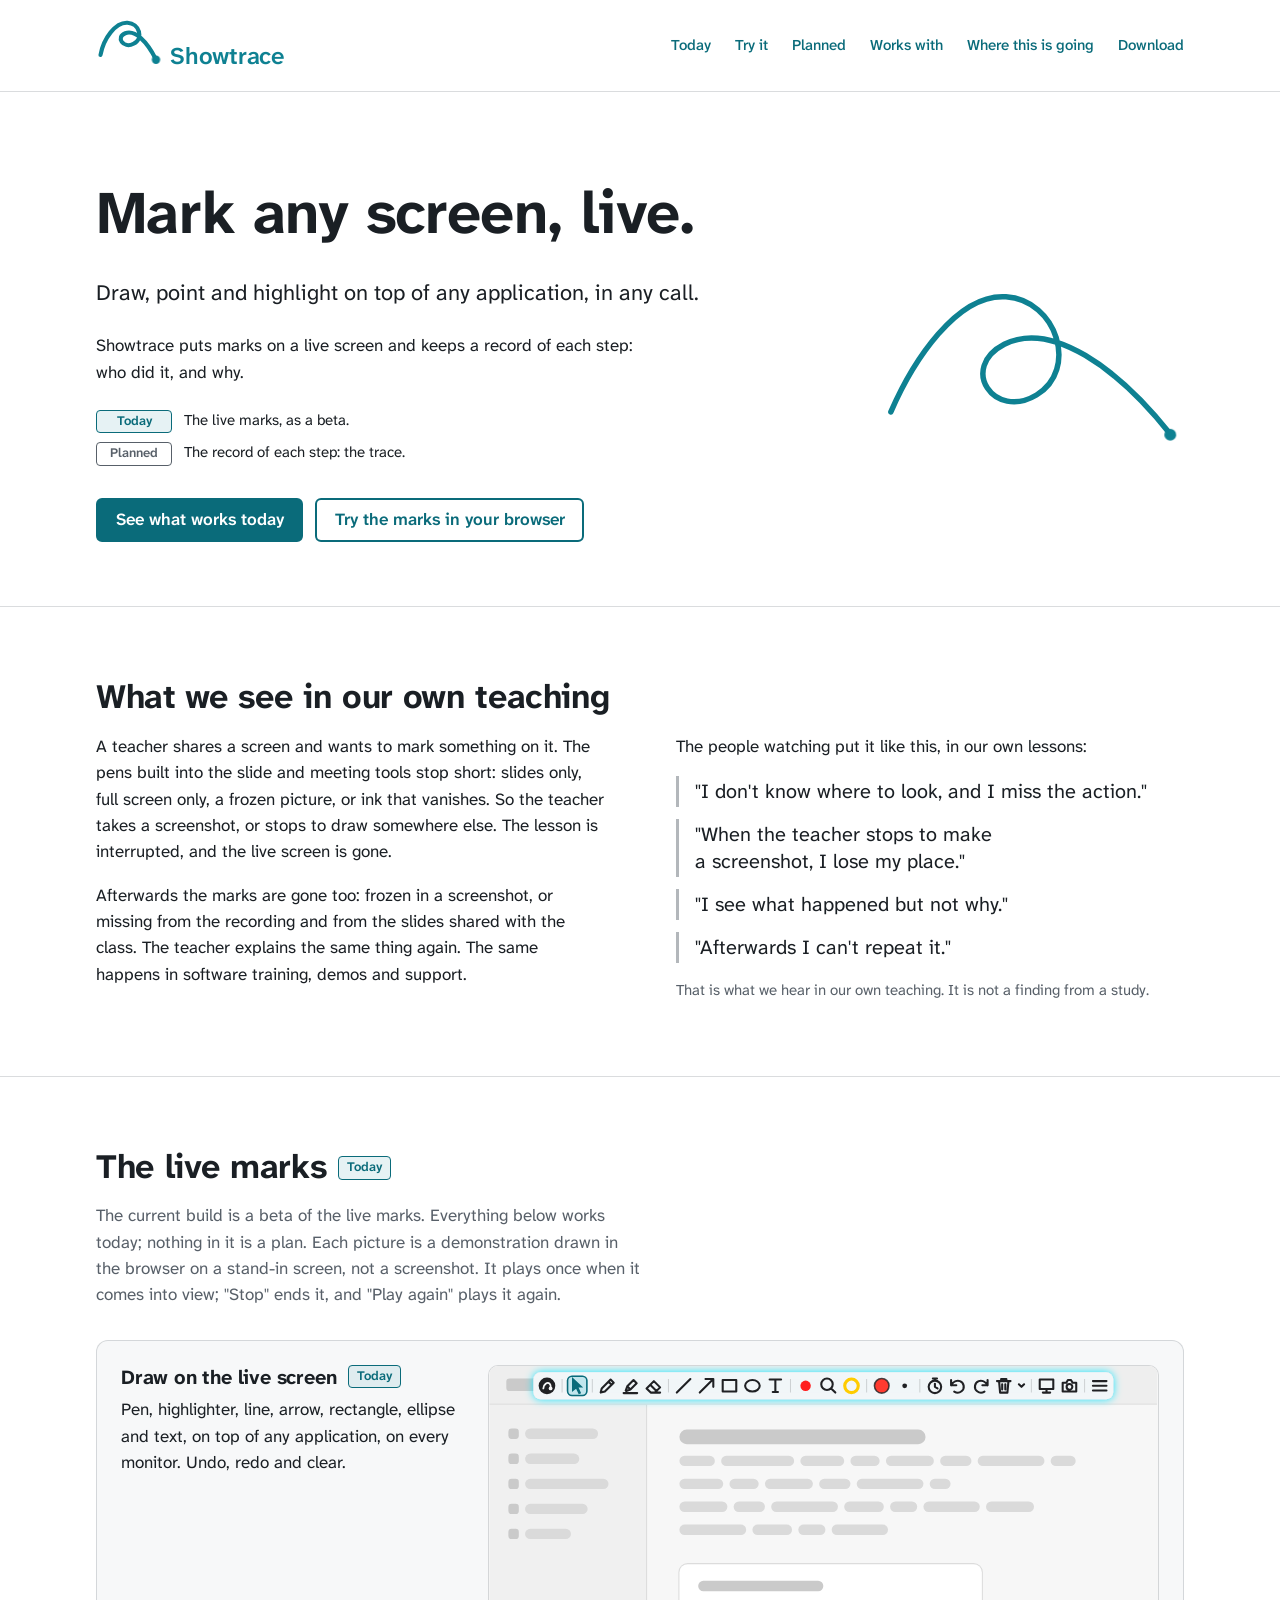
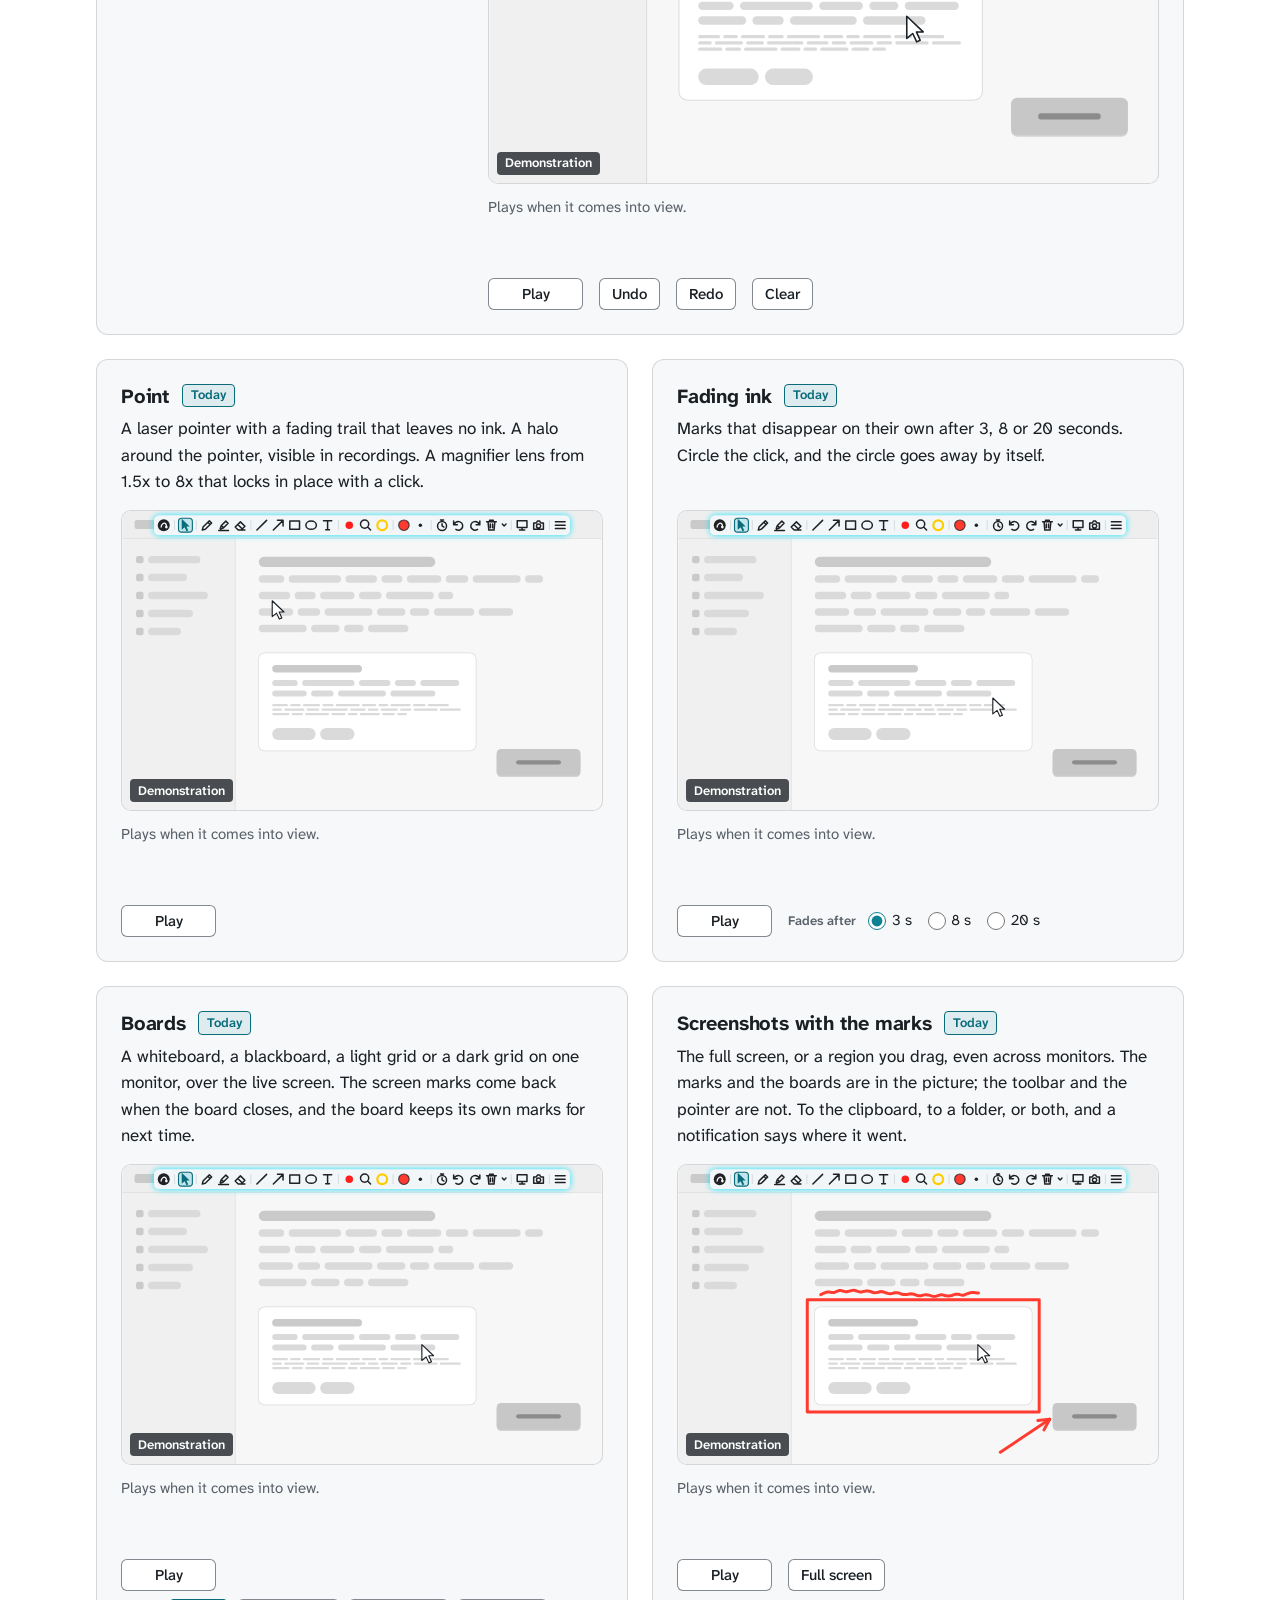
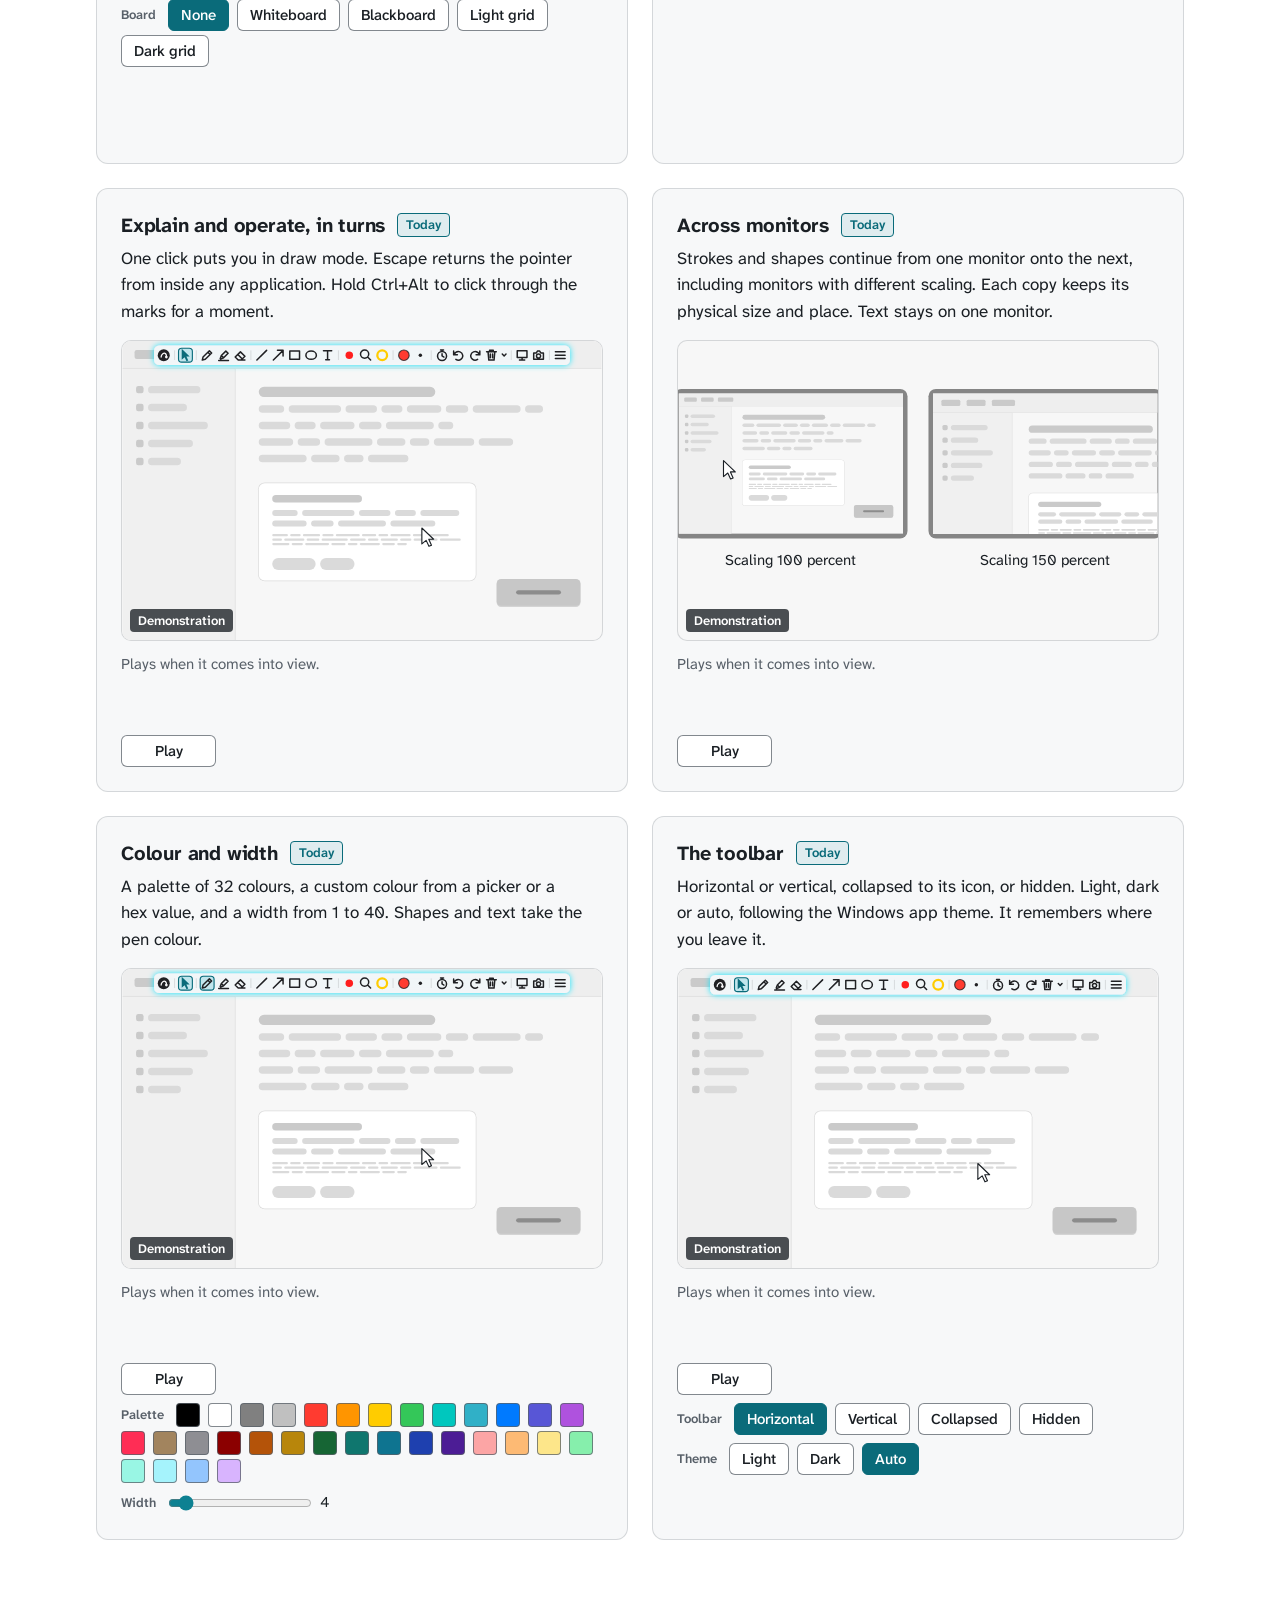
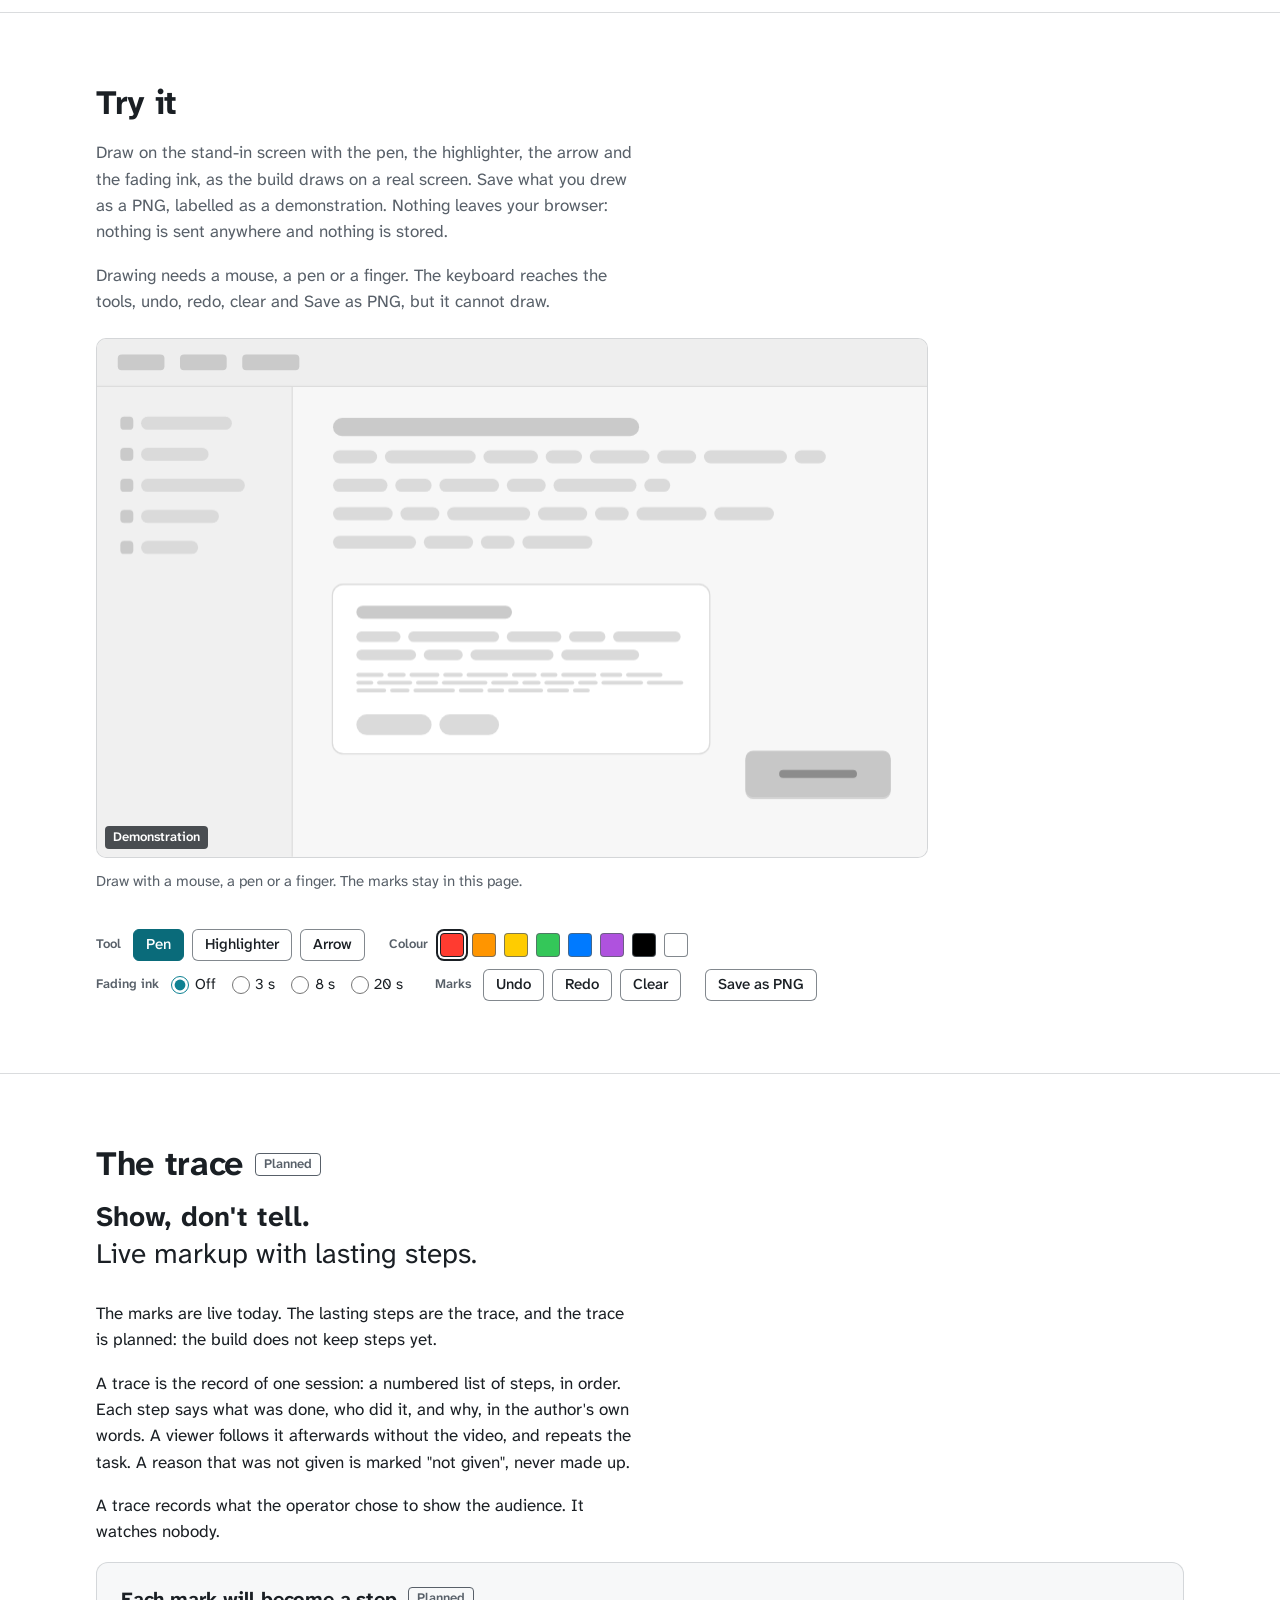
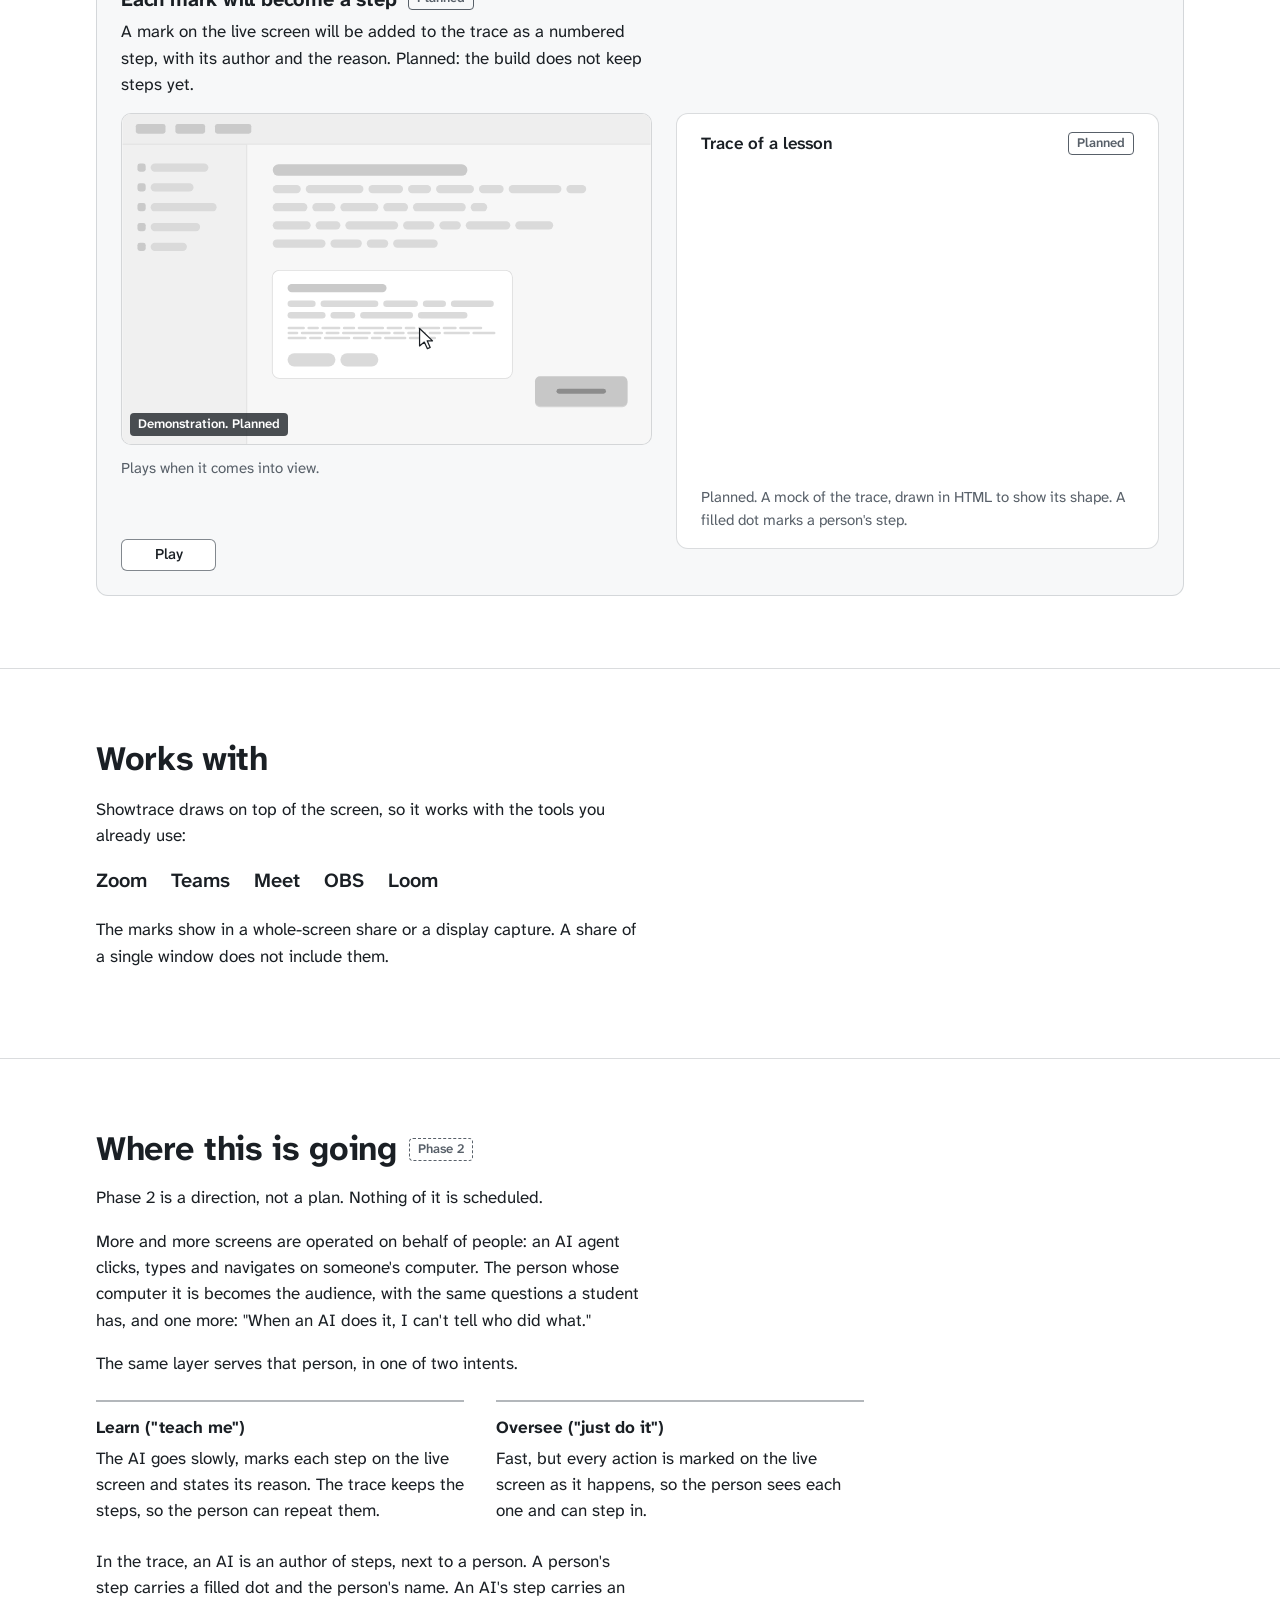
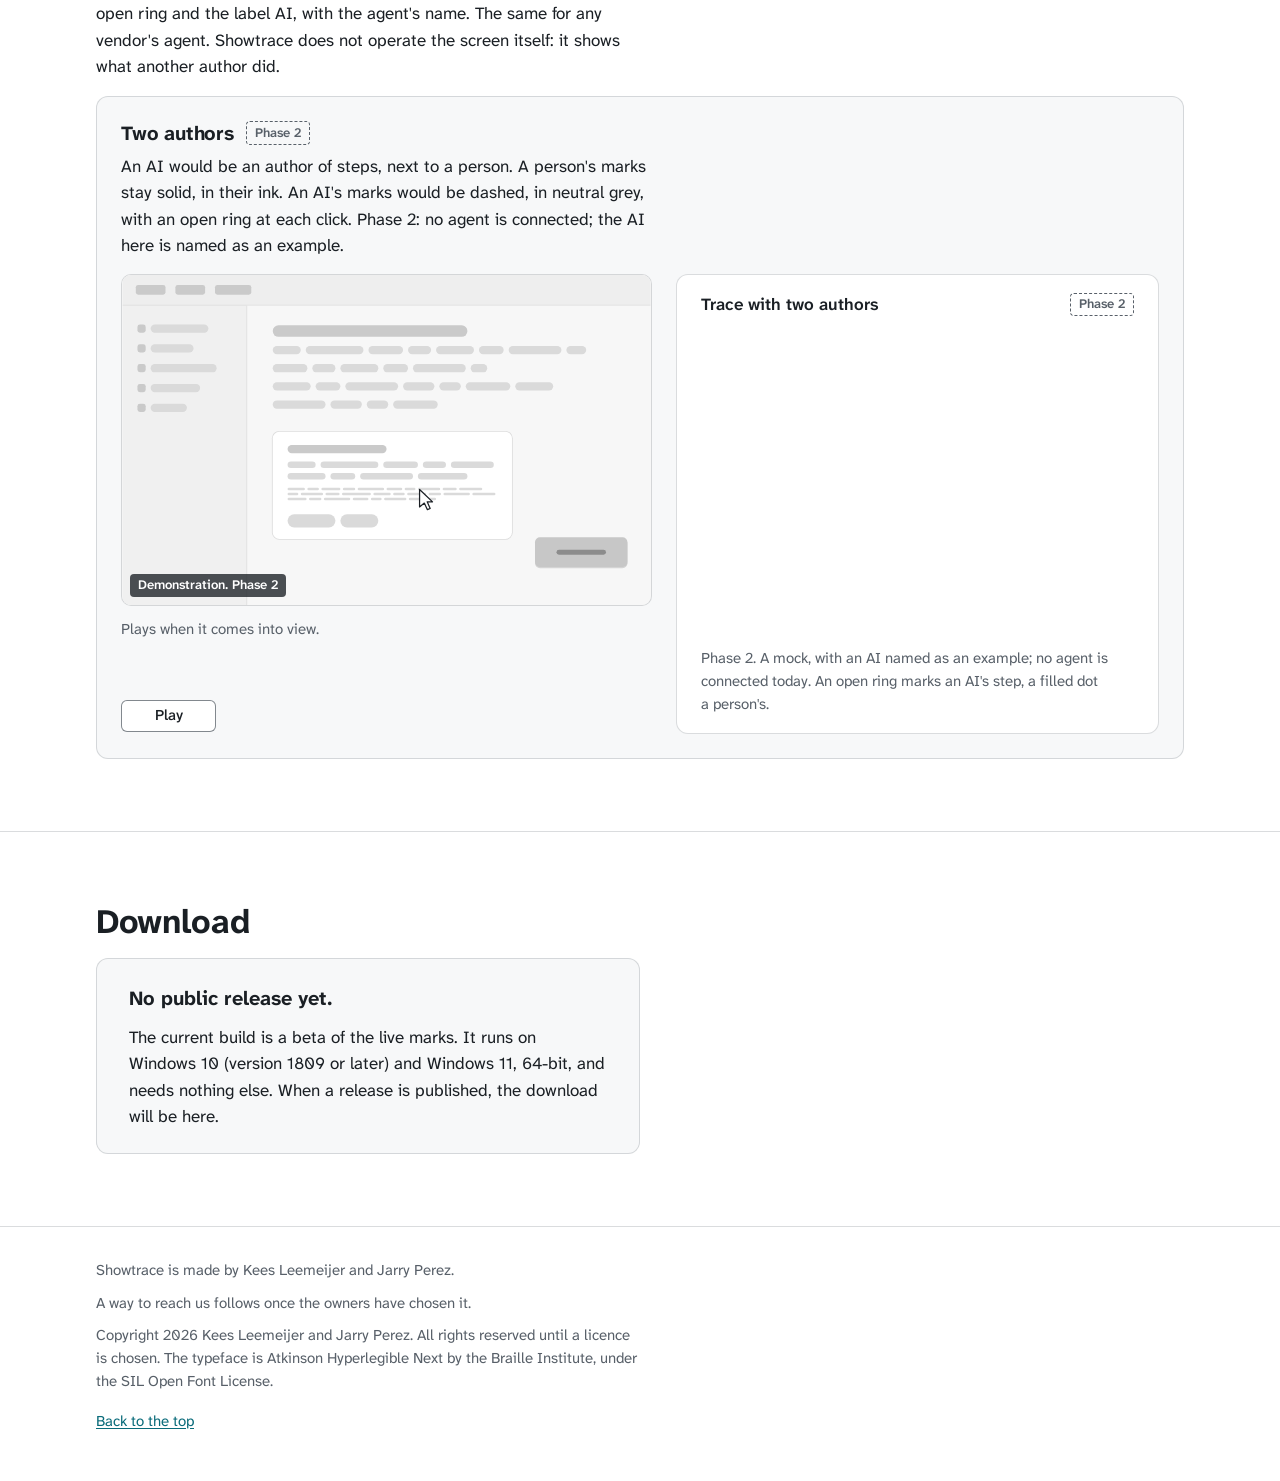
==== commit 4a8e98ce: "merge: the screen slice of the refinement, phase 2 Co-Authored-By: Claude Fable 5.1 <noreply@anthrop" ====
--- a/site/index.html
+++ b/site/index.html
@@ -118,19 +118,19 @@
 
         <article class="feature" data-demo="fade" data-rows="2" data-status="today">
           <header class="feature-head"><h3>Fading ink</h3><span class="status status-today">Today</span></header>
-          <p>Marks that disappear on their own after 3, 8 or 20 seconds. Circle the click, and the circle goes away by itself. A mark keeps the setting it was drawn with.</p>
+          <p>Marks that disappear on their own after 3, 8 or 20 seconds. Circle the click, and the circle goes away by itself.</p>
           <div class="feature-demo"></div>
         </article>
 
         <article class="feature" data-demo="boards" data-rows="12" data-status="today">
           <header class="feature-head"><h3>Boards</h3><span class="status status-today">Today</span></header>
-          <p>A whiteboard, a blackboard, a light grid or a dark grid on one monitor, over the live screen. The screen marks come back when the board closes.</p>
+          <p>A whiteboard, a blackboard, a light grid or a dark grid on one monitor, over the live screen. The screen marks come back when the board closes, and the board keeps its own marks for next time.</p>
           <div class="feature-demo"></div>
         </article>
 
         <article class="feature" data-demo="capture" data-rows="11" data-status="today">
           <header class="feature-head"><h3>Screenshots with the marks</h3><span class="status status-today">Today</span></header>
-          <p>The full screen, or a region you drag, even across monitors. The marks and the boards are in the picture; the toolbar and the pointer are not. To the clipboard, to a folder, or both.</p>
+          <p>The full screen, or a region you drag, even across monitors. The marks and the boards are in the picture; the toolbar and the pointer are not. To the clipboard, to a folder, or both, and a notification says where it went.</p>
           <div class="feature-demo"></div>
         </article>
 
@@ -142,7 +142,7 @@
 
         <article class="feature" data-demo="monitors" data-rows="3" data-status="today">
           <header class="feature-head"><h3>Across monitors</h3><span class="status status-today">Today</span></header>
-          <p>Strokes and shapes continue from one monitor onto the next, including monitors with different scaling. Each copy keeps its physical size and place.</p>
+          <p>Strokes and shapes continue from one monitor onto the next, including monitors with different scaling. Each copy keeps its physical size and place. Text stays on one monitor.</p>
           <div class="feature-demo"></div>
         </article>
 
@@ -165,10 +165,10 @@
   <section class="section" id="try">
     <div class="wrap">
       <h2>Try it</h2>
-      <p class="section-lead">Draw on the stand-in screen with the pen, the highlighter, the arrow and the fading ink, as the build draws on a real one. Save what you drew as a PNG. Nothing leaves your browser: nothing is sent anywhere and nothing is stored.</p>
-      <div class="sandbox" data-sandbox>
-        <noscript><p class="note">The sandbox needs JavaScript, which this page loads from its own address only. Without it, the features above stand as text.</p></noscript>
-      </div>
+      <p class="section-lead">Draw on the stand-in screen with the pen, the highlighter, the arrow and the fading ink, as the build draws on a real screen. Save what you drew as a PNG, labelled as a demonstration. Nothing leaves your browser: nothing is sent anywhere and nothing is stored.</p>
+      <p class="section-lead">Drawing needs a mouse, a pen or a finger. The keyboard reaches the tools, undo, redo, clear and Save as PNG, but it cannot draw.</p>
+      <div class="sandbox" data-sandbox></div>
+      <noscript><p class="note">The sandbox needs JavaScript, which this page loads from its own address only. Without it, the features above stand as text.</p></noscript>
     </div>
   </section>
 
@@ -181,8 +181,8 @@
       <p>A trace records what the operator chose to show the audience. It watches nobody.</p>
 
       <article class="feature" data-demo="trace" data-rows="5,6,7,8,16" data-status="planned">
-        <header class="feature-head"><h3>Each mark becomes a step</h3><span class="status status-planned">Planned</span></header>
-        <p>A mark on the live screen is added to the trace as a numbered step with its author and reason. Planned: the build does not keep steps yet.</p>
+        <header class="feature-head"><h3>Each mark will become a step</h3><span class="status status-planned">Planned</span></header>
+        <p>A mark on the live screen will be added to the trace as a numbered step, with its author and the reason. Planned: the build does not keep steps yet.</p>
         <div class="trace-demo">
           <div class="feature-demo"></div>
           <figure class="trace">
@@ -190,7 +190,7 @@
               <span class="trace-title">Trace of a lesson</span>
               <span class="status status-planned">Planned</span>
             </div>
-            <ol class="steps">
+            <ol class="steps" role="list">
               <li class="step">
                 <span class="step-n">1</span>
                 <span class="step-action">Opens the File menu</span>
@@ -252,7 +252,7 @@
 
       <article class="feature" data-demo="authors" data-rows="13" data-status="phase 2">
         <header class="feature-head"><h3>Two authors</h3><span class="status status-phase2">Phase 2</span></header>
-        <p>A person's marks are solid, in their ink. An AI's marks are dashed, in neutral grey, with an open ring at each click. Phase 2: no agent is connected; the AI here is named as an example.</p>
+        <p>An AI would be an author of steps, next to a person. A person's marks stay solid, in their ink. An AI's marks would be dashed, in neutral grey, with an open ring at each click. Phase 2: no agent is connected; the AI here is named as an example.</p>
         <div class="trace-demo">
           <div class="feature-demo"></div>
           <figure class="trace">
@@ -260,7 +260,7 @@
               <span class="trace-title">Trace with two authors</span>
               <span class="status status-phase2">Phase 2</span>
             </div>
-            <ol class="steps">
+            <ol class="steps" role="list">
               <li class="step">
                 <span class="step-n">1</span>
                 <span class="step-action">Opens the File menu</span>
--- a/site/styles.css
+++ b/site/styles.css
@@ -1181,8 +1181,10 @@
   border-top: 0;
 }
 
+/* A step not yet added keeps its space, so that the card does not grow while the play adds the steps; a screen reader
+   skips it until it shows. */
 .step-hidden {
-  display: none;
+  visibility: hidden;
 }
 
 .step-n {
@@ -1202,6 +1204,7 @@
   display: inline-flex;
   align-items: center;
   gap: var(--space-2);
+  min-height: 1.5rem;
   color: var(--text-soft);
 }
 
@@ -1222,10 +1225,14 @@
   font-size: var(--text-s);
 }
 
+/* Without the script the author's mark is a plain dot or ring, 10 px. The script puts the step mark (1.5rem, its dot at
+   the right) in its place: the row's height and the dot's left edge are the same in both, so nothing moves when it
+   mounts. */
 .dot,
 .ring {
   width: 10px;
   height: 10px;
+  margin-left: calc(1.5rem - 10px);
   border-radius: 50%;
   flex: none;
 }
@@ -1239,7 +1246,8 @@
   background: transparent;
 }
 
-/* A step being added: the stroke draws itself and ends in the author's dot or ring. */
+/* A step being added: the stroke draws itself and ends in the author's dot or ring, 10 px across as in the mock
+   without the script. At the default text size one grid unit is one pixel. */
 .step-mark {
   width: 1.5rem;
   height: 1.5rem;
@@ -1301,16 +1309,58 @@
 
 /* The sandbox */
 
+/* The stage, the state line and the tools, in the order of a card. Their space is reserved before the script mounts
+   them, so that the section does not grow: the stage at 16:10, the state line (--sandbox-lines) and the tools
+   (--sandbox-tools), by the sandbox's width. Measured on 2026-10-07 with the font loaded; when the lines or the tools
+   change, measure again. */
 .sandbox {
+  container: sandbox / inline-size;
   margin-top: var(--space-5);
   max-width: 52rem;
+  --sandbox-lines: 2;
+  --sandbox-tools: 4.5rem;
+}
+
+/* The bands, each the most its widths need; a sandbox may keep a little space, but it does not grow. */
+@container sandbox (max-width: 45.5rem) { .sandbox::after, .sandbox > * { --sandbox-tools: 7rem; } }
+@container sandbox (max-width: 37.5rem) { .sandbox::after, .sandbox > * { --sandbox-tools: 9rem; } }
+@container sandbox (max-width: 30.5rem) { .sandbox::after, .sandbox > * { --sandbox-lines: 3; } }
+@container sandbox (max-width: 24.25rem) { .sandbox::after, .sandbox > * { --sandbox-tools: 11rem; } }
+@container sandbox (max-width: 21.875rem) { .sandbox::after, .sandbox > * { --sandbox-lines: 4; } }
+@container sandbox (max-width: 19.875rem) { .sandbox::after, .sandbox > * { --sandbox-tools: 12.75rem; } }
+@container sandbox (max-width: 18.875rem) { .sandbox::after, .sandbox > * { --sandbox-tools: 14.5rem; } }
+@container sandbox (max-width: 17.875rem) { .sandbox::after, .sandbox > * { --sandbox-lines: 5; } }
+@container sandbox (max-width: 17.125rem) { .sandbox::after, .sandbox > * { --sandbox-tools: 16.75rem; } }
+@container sandbox (max-width: 15.75rem) { .sandbox::after, .sandbox > * { --sandbox-tools: 19rem; } }
+
+@media (scripting: enabled) {
+  .sandbox:empty::before {
+    content: "";
+    display: block;
+    aspect-ratio: 16 / 10;
+    border: 1px solid var(--rule);
+    border-radius: 10px;
+    background: var(--screen-bg);
+  }
+
+  .sandbox:empty::after {
+    content: "";
+    display: block;
+    height: calc(var(--space-3) + var(--sandbox-lines) * var(--leading) * var(--text-s) + var(--space-3) + var(--sandbox-tools));
+  }
+}
+
+.sandbox .demo-state {
+  min-height: calc(var(--sandbox-lines) * var(--leading) * var(--text-s));
 }
 
 .sandbox-tools {
   display: flex;
   flex-wrap: wrap;
+  align-items: center;
   gap: var(--space-2) var(--space-5);
-  margin-bottom: var(--space-3);
+  margin-top: var(--space-3);
+  min-height: var(--sandbox-tools);
 }
 
 .sandbox-canvas {
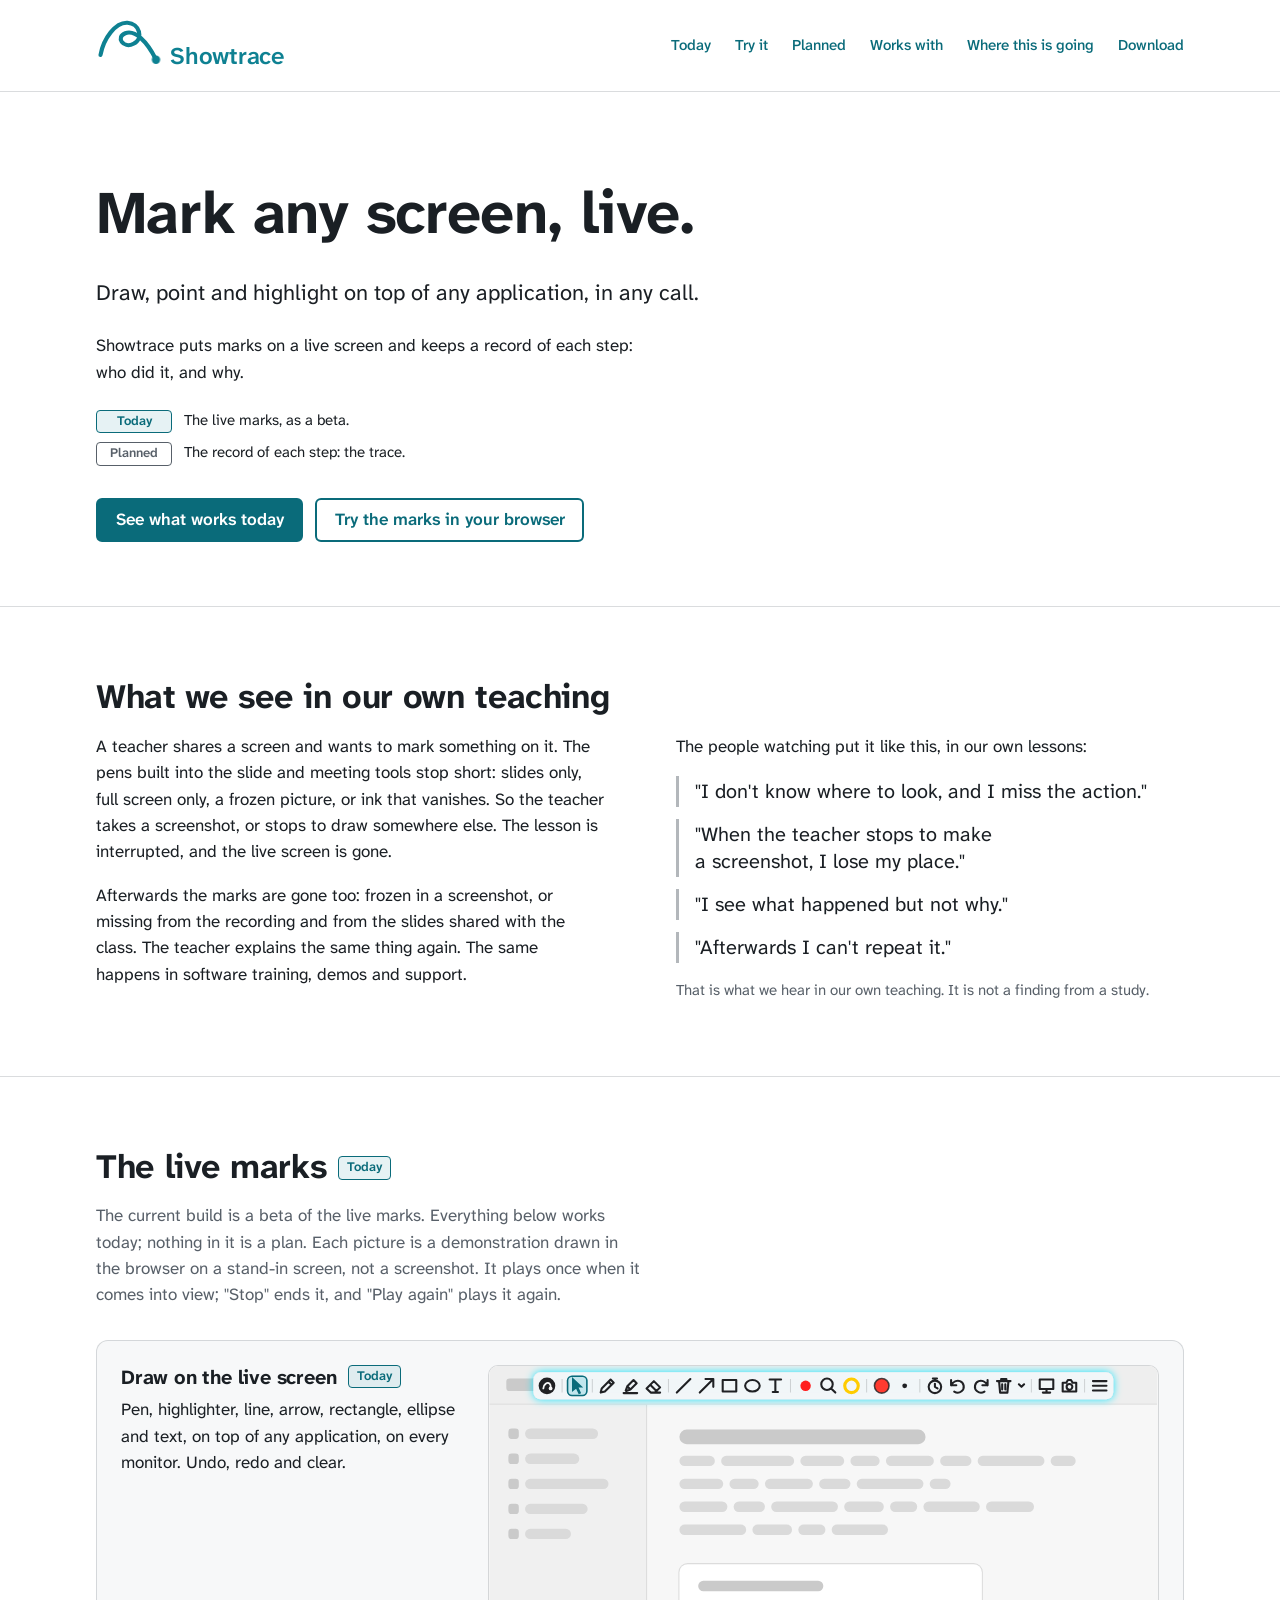
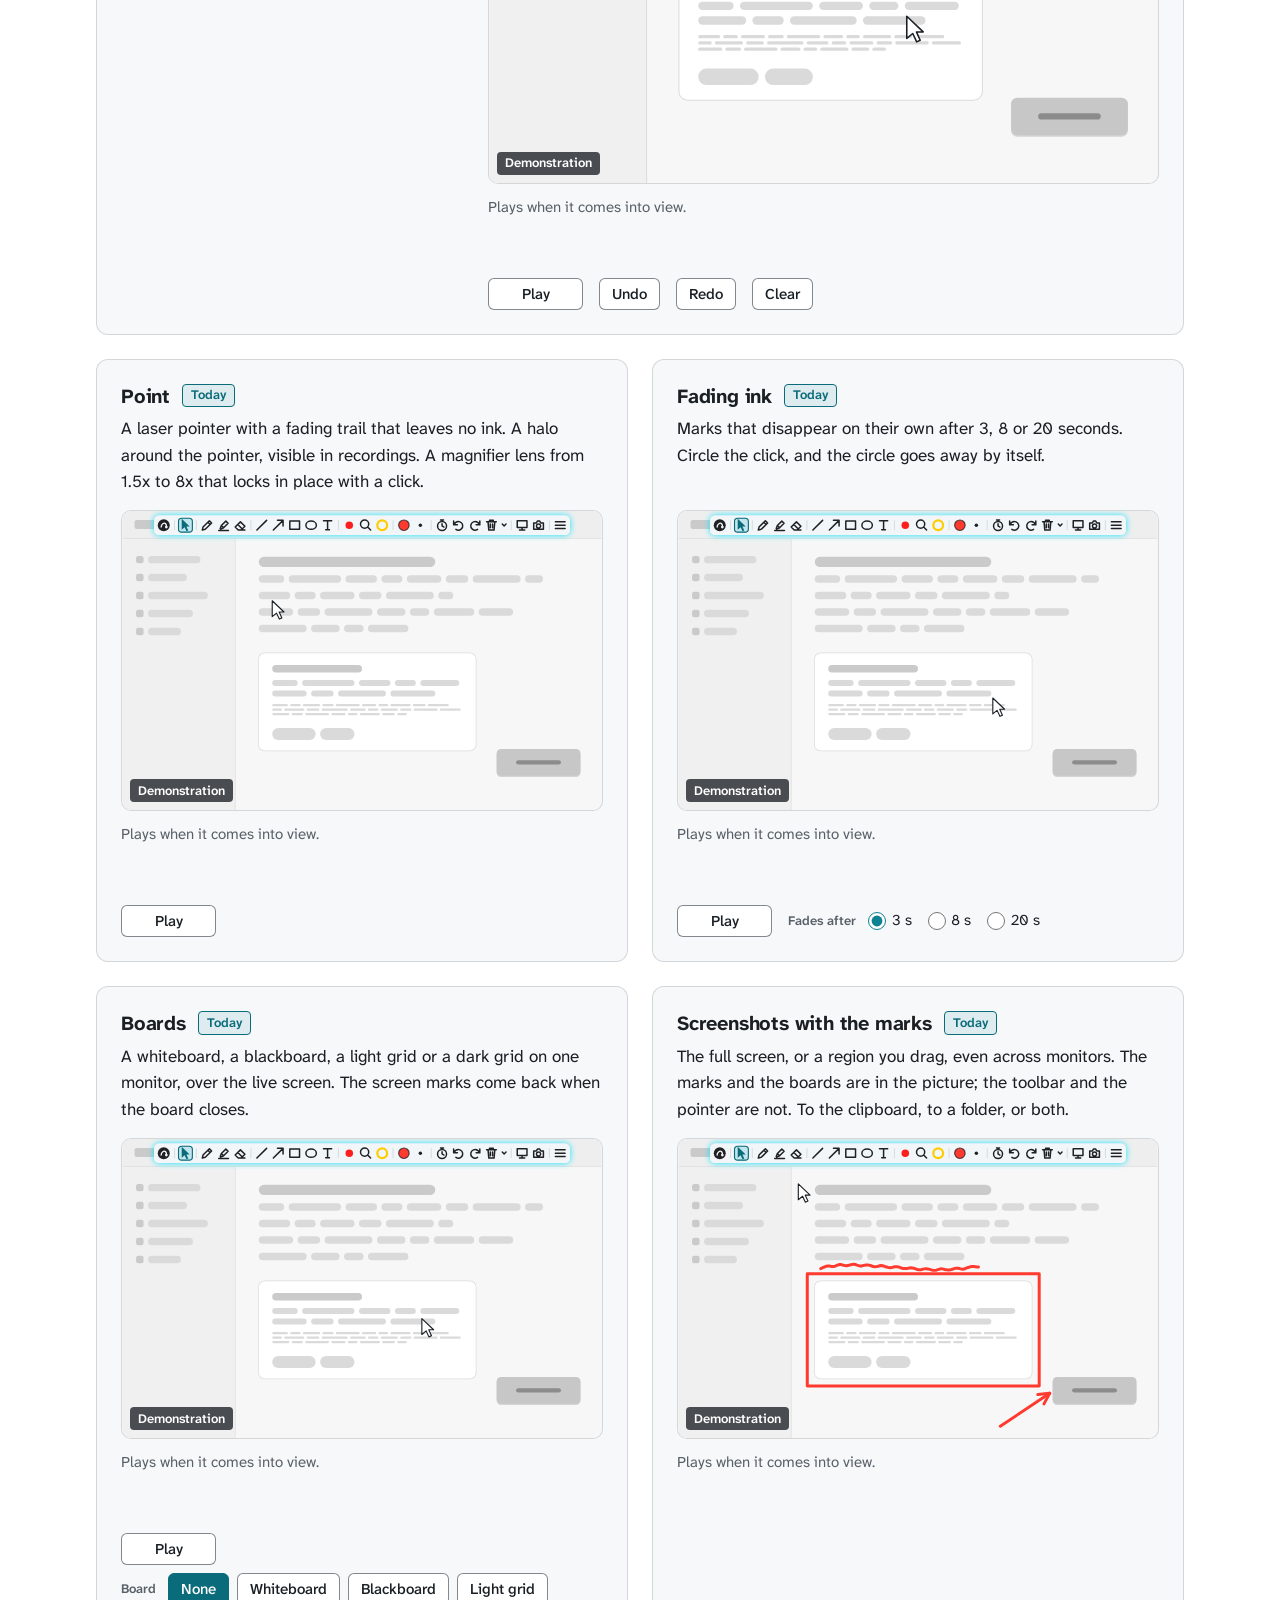
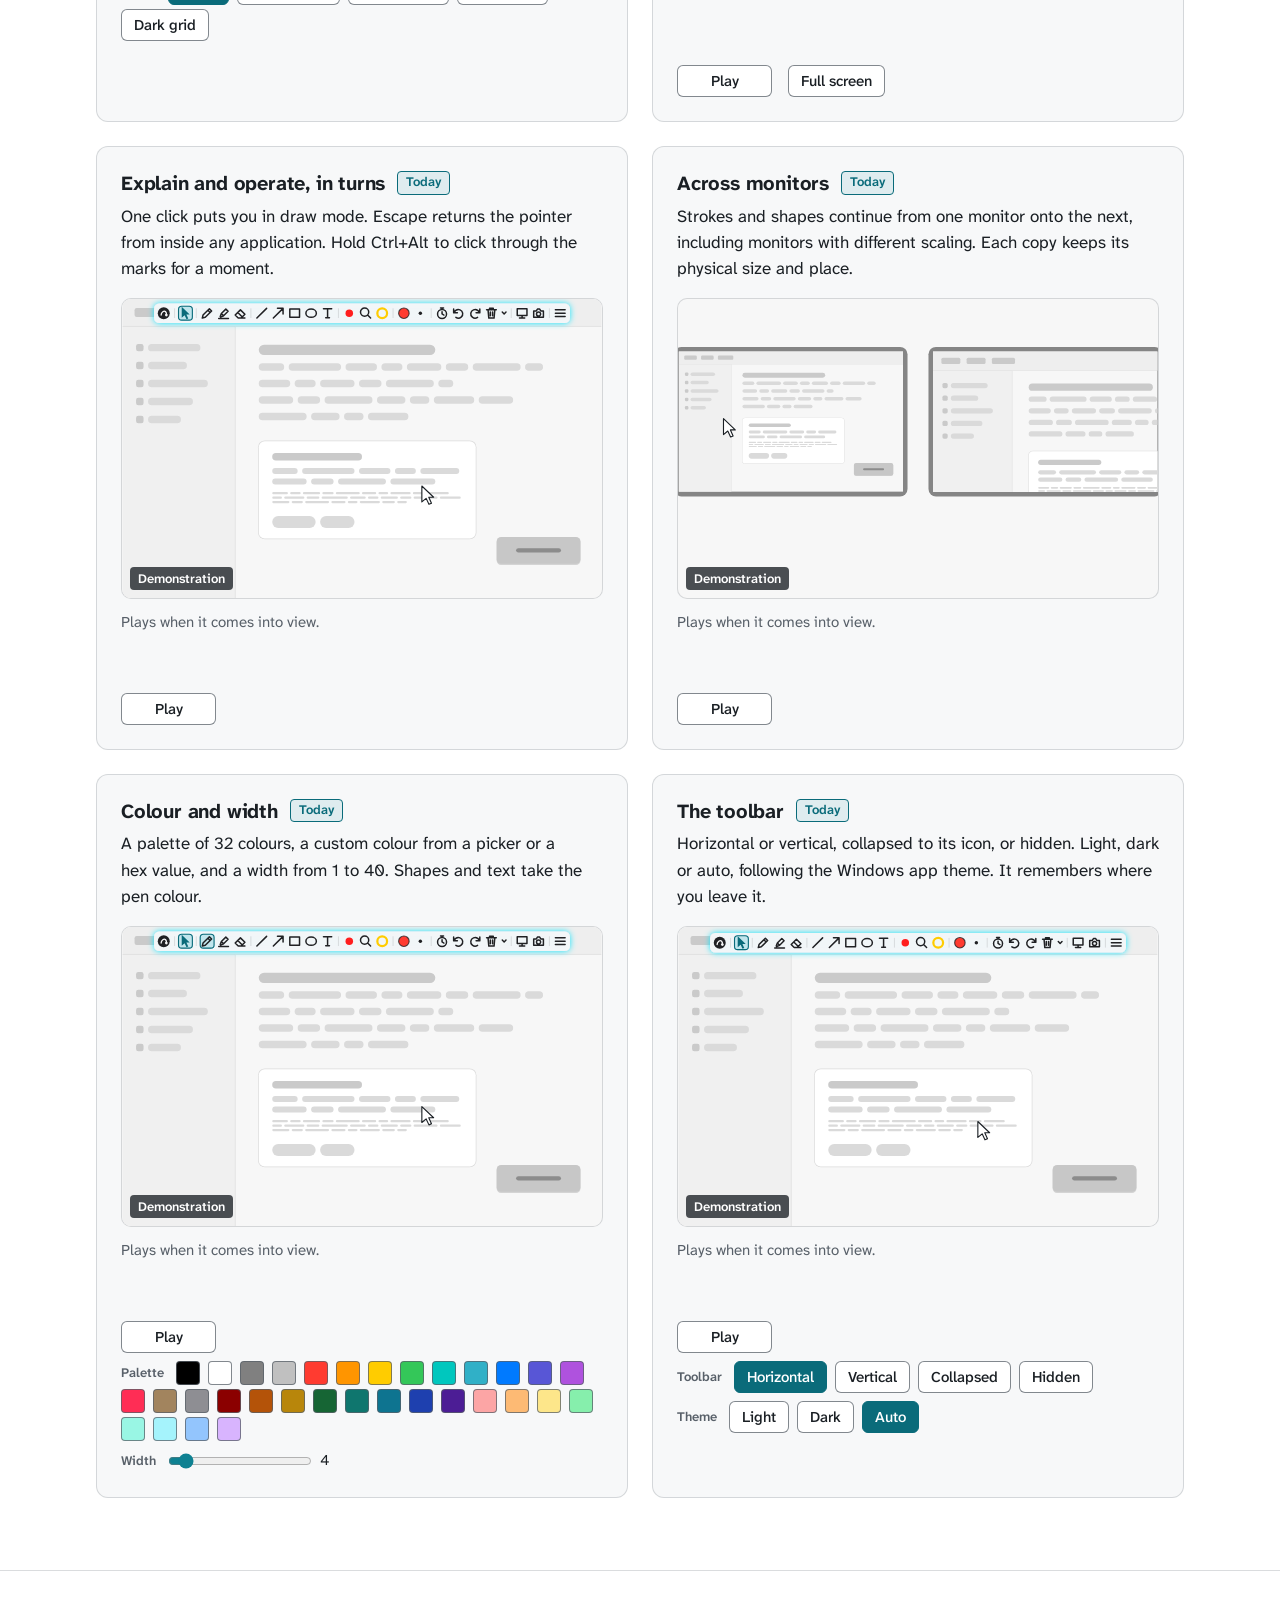
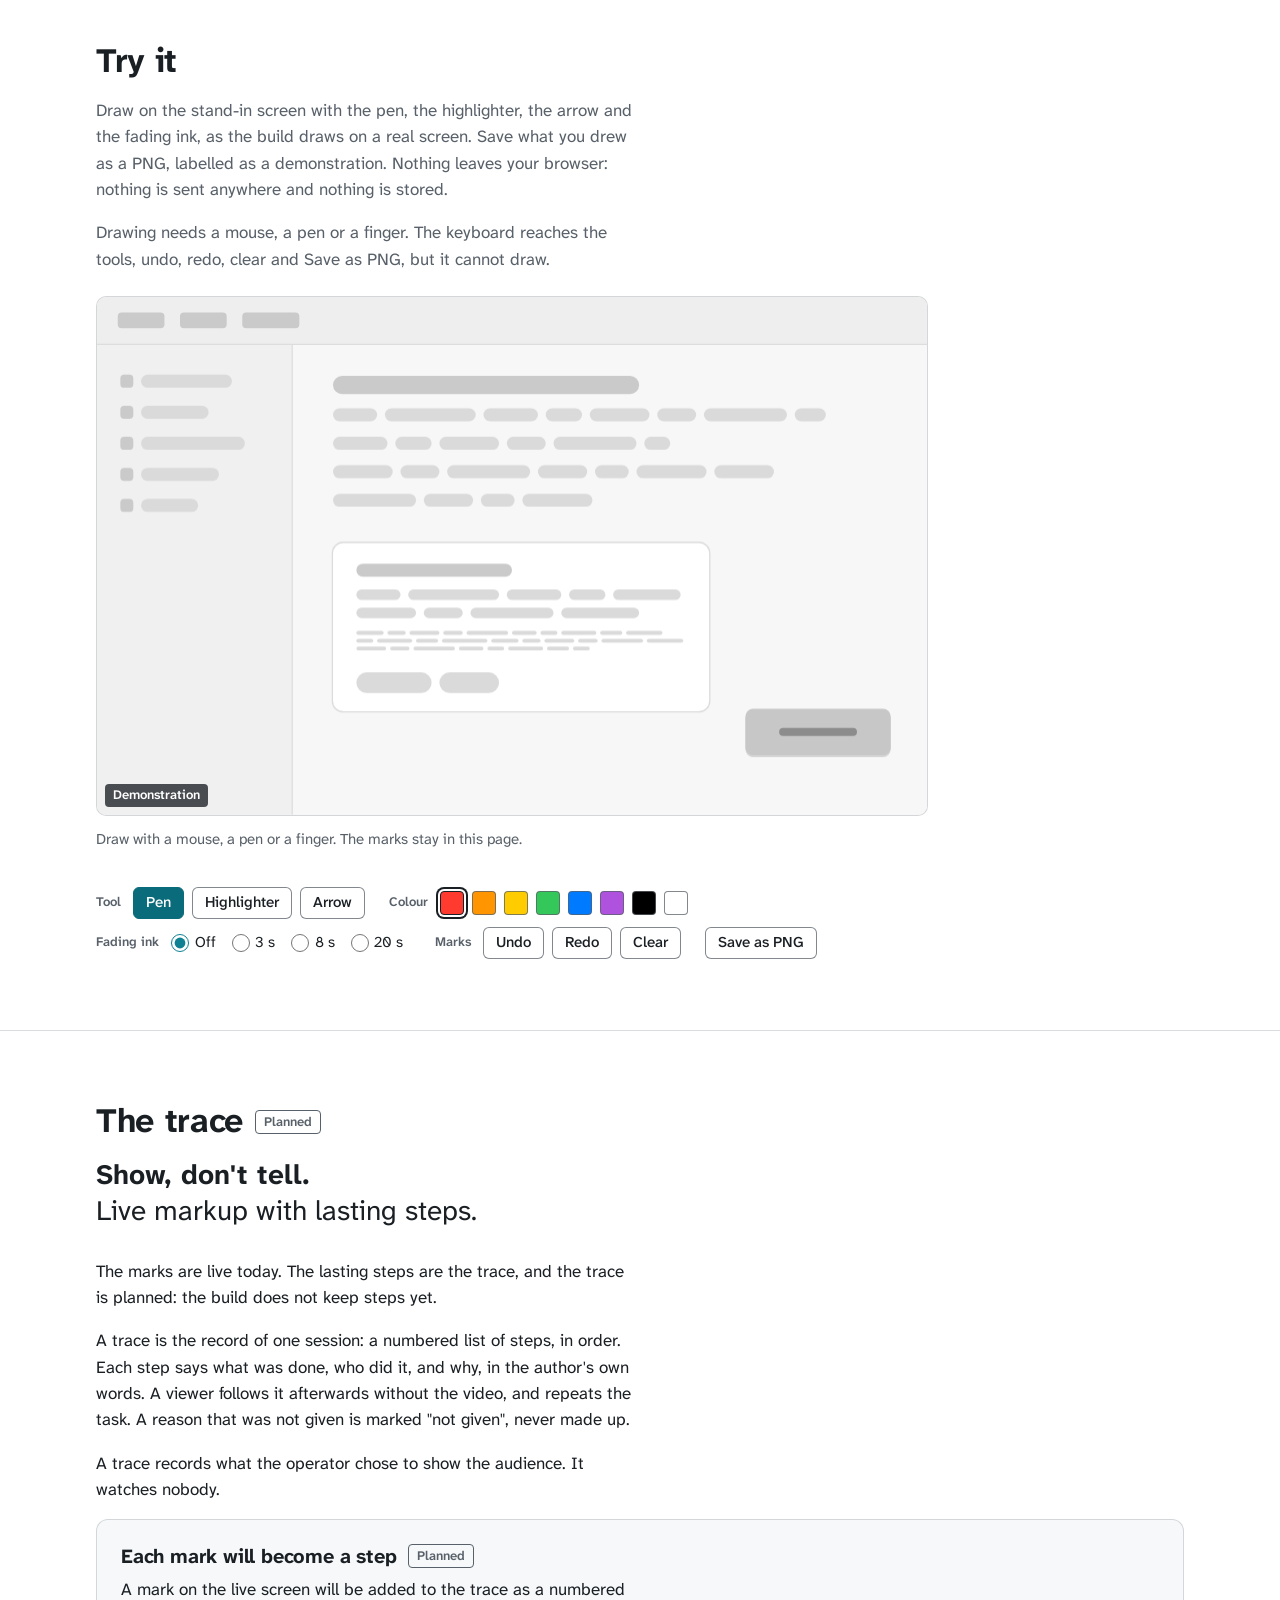
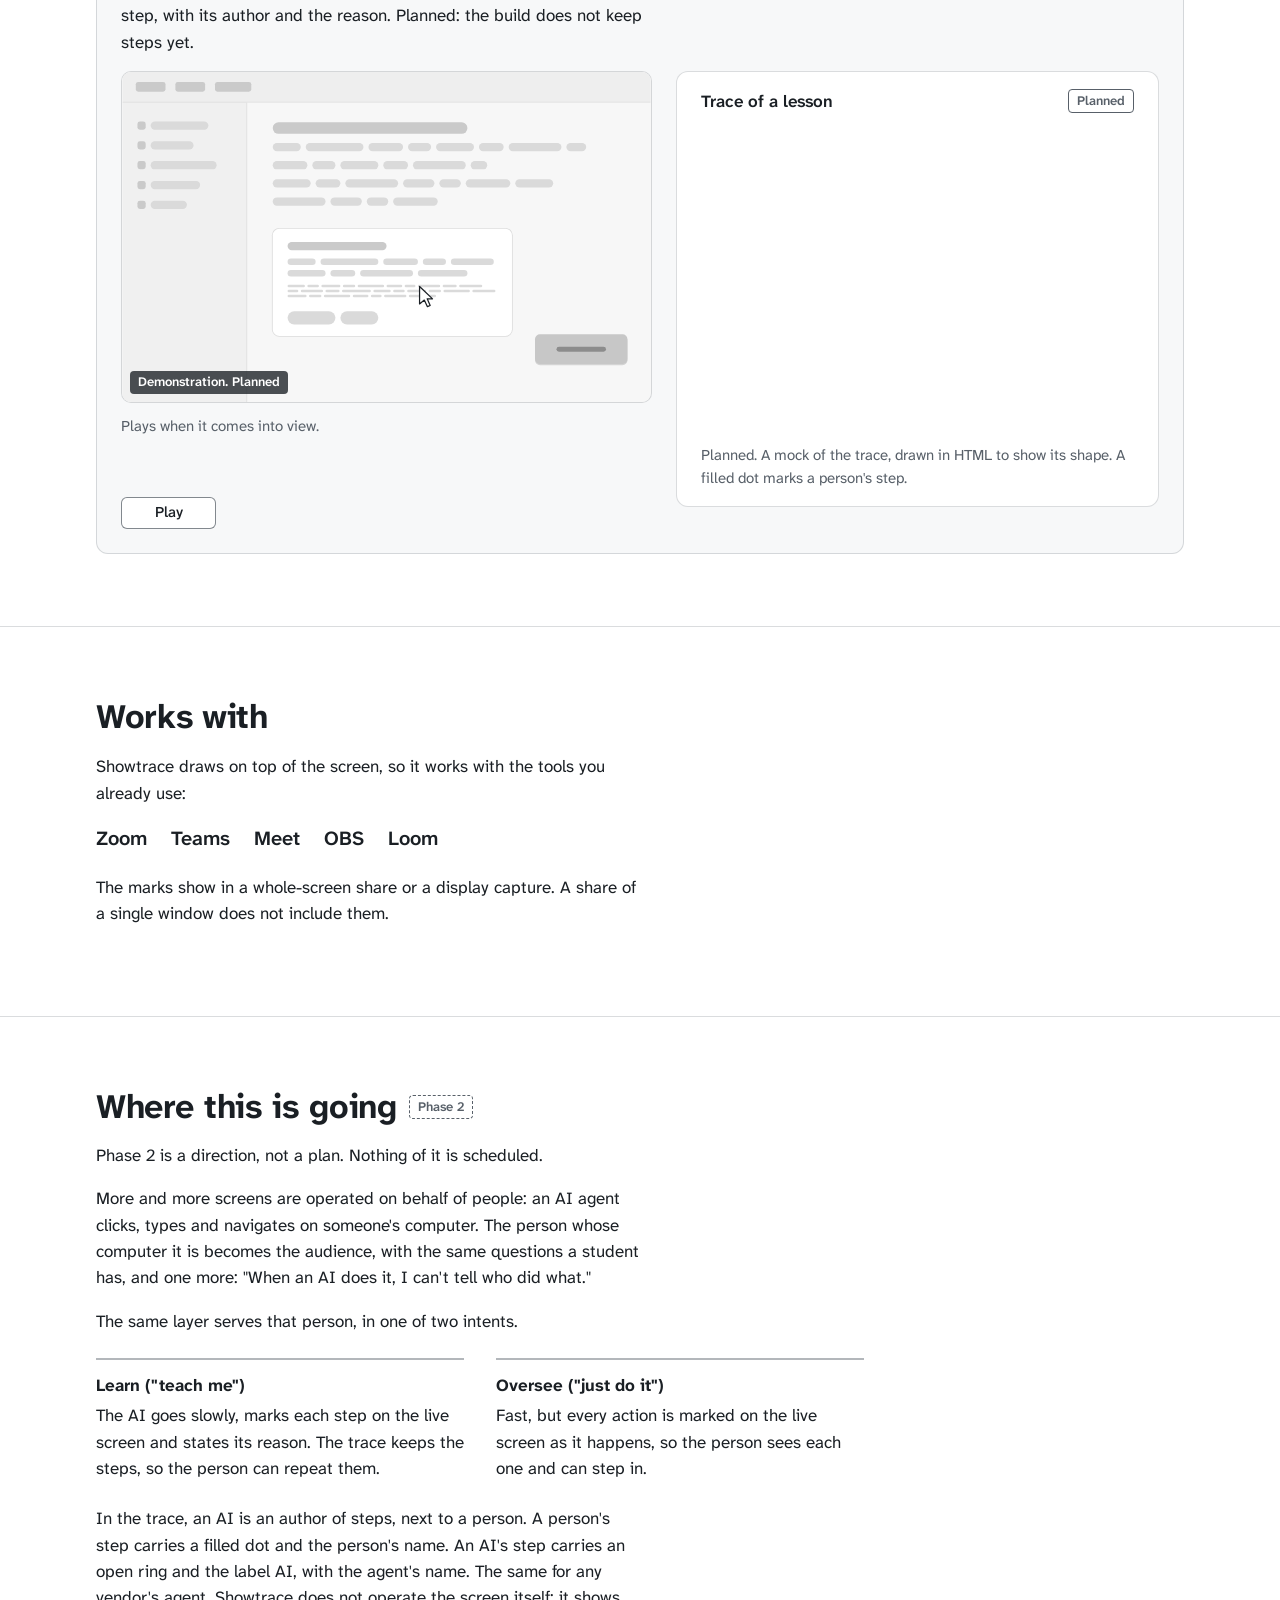
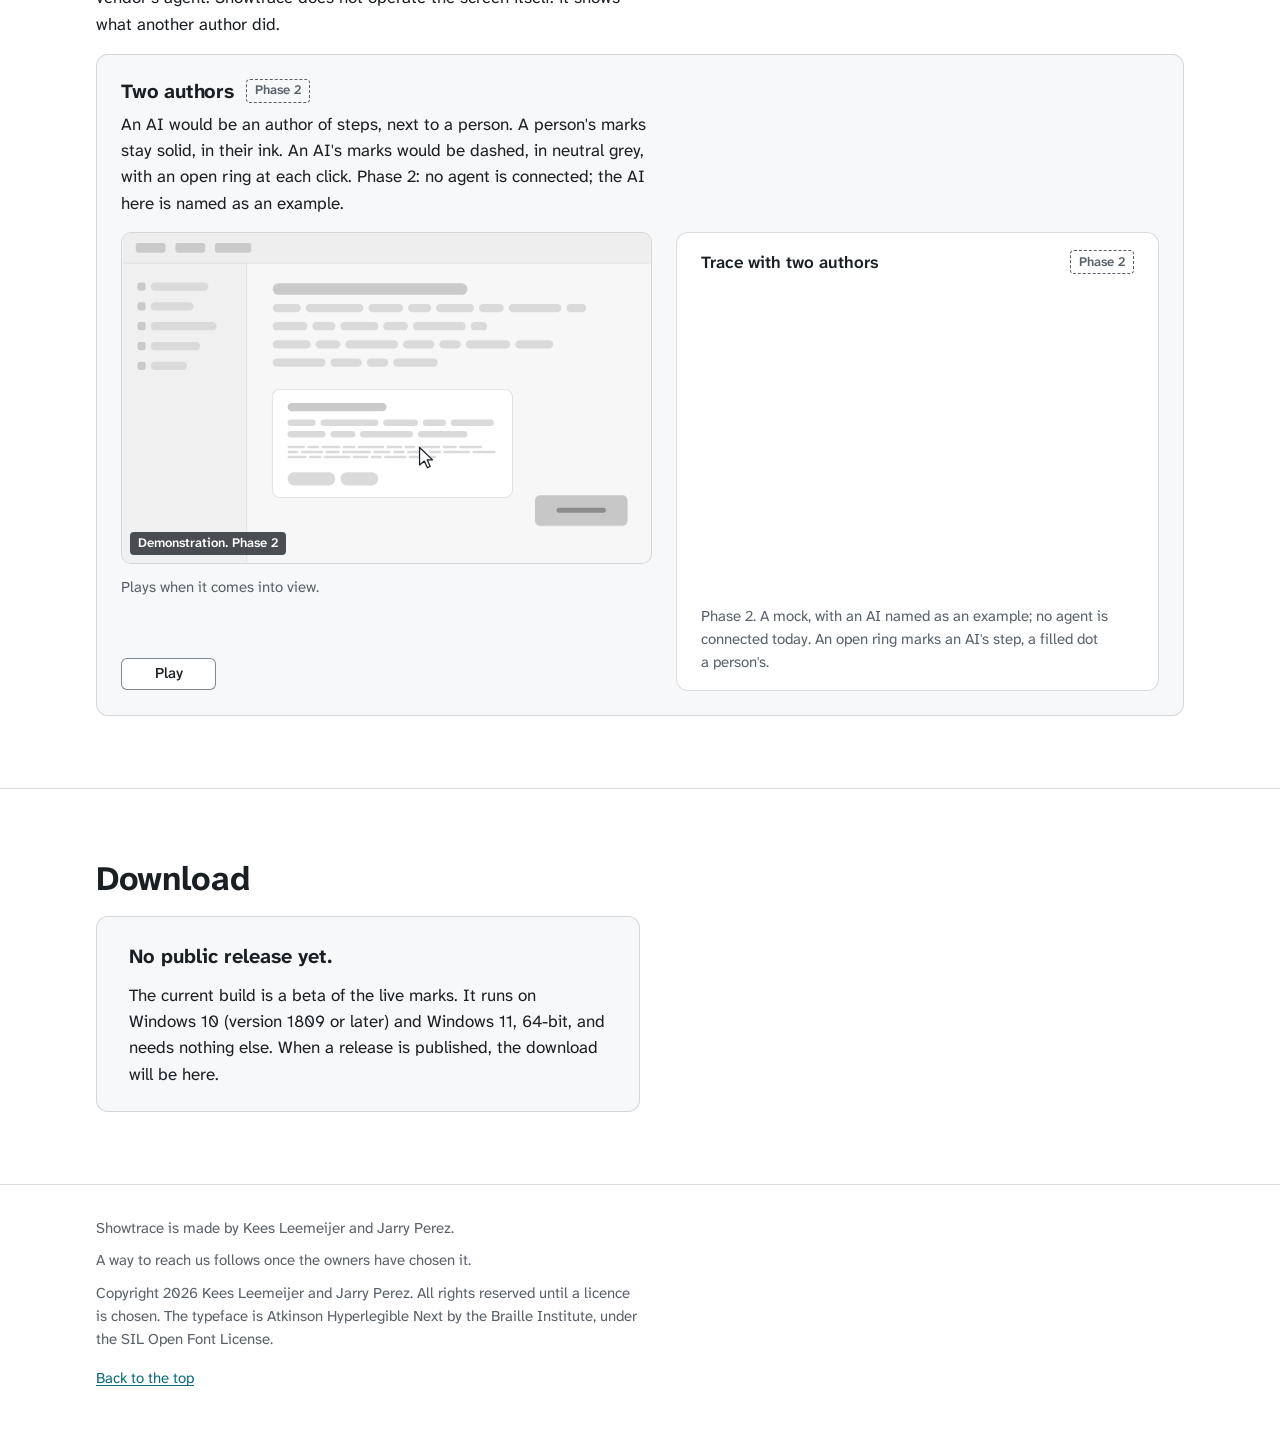
==== commit f6f7ed9c: "merge: the record slice of the refinement, phase 2 Co-Authored-By: Claude Fable 5.1 <noreply@anthrop" ====
--- a/site/index.html
+++ b/site/index.html
@@ -124,13 +124,13 @@
 
         <article class="feature" data-demo="boards" data-rows="12" data-status="today">
           <header class="feature-head"><h3>Boards</h3><span class="status status-today">Today</span></header>
-          <p>A whiteboard, a blackboard, a light grid or a dark grid on one monitor, over the live screen. The screen marks come back when the board closes, and the board keeps its own marks for next time.</p>
+          <p>A whiteboard, a blackboard, a light grid or a dark grid on one monitor, over the live screen. The screen marks come back when the board closes.</p>
           <div class="feature-demo"></div>
         </article>
 
         <article class="feature" data-demo="capture" data-rows="11" data-status="today">
           <header class="feature-head"><h3>Screenshots with the marks</h3><span class="status status-today">Today</span></header>
-          <p>The full screen, or a region you drag, even across monitors. The marks and the boards are in the picture; the toolbar and the pointer are not. To the clipboard, to a folder, or both, and a notification says where it went.</p>
+          <p>The full screen, or a region you drag, even across monitors. The marks and the boards are in the picture; the toolbar and the pointer are not. To the clipboard, to a folder, or both.</p>
           <div class="feature-demo"></div>
         </article>
 
@@ -142,7 +142,7 @@
 
         <article class="feature" data-demo="monitors" data-rows="3" data-status="today">
           <header class="feature-head"><h3>Across monitors</h3><span class="status status-today">Today</span></header>
-          <p>Strokes and shapes continue from one monitor onto the next, including monitors with different scaling. Each copy keeps its physical size and place. Text stays on one monitor.</p>
+          <p>Strokes and shapes continue from one monitor onto the next, including monitors with different scaling. Each copy keeps its physical size and place.</p>
           <div class="feature-demo"></div>
         </article>
 
--- a/site/styles.css
+++ b/site/styles.css
@@ -711,7 +711,7 @@
 [data-demo="boards"] .feature-demo { --demo-controls: 6.75rem; }
 [data-demo="colour"] .feature-demo { --demo-controls: 9.5rem; }
 [data-demo="toolbar"] .feature-demo { --demo-controls: 7rem; }
-[data-demo="capture"] .feature-demo { --demo-thumb: 8.5rem; }
+[data-demo="capture"] .feature-demo { --demo-thumb: 7.5rem; }
 
 @container demo (max-width: 29.99rem) {
   .feature-demo::after,
@@ -722,6 +722,8 @@
   [data-demo="colour"] .demo { --demo-controls: 11.25rem; }
   [data-demo="toolbar"] .feature-demo::after,
   [data-demo="toolbar"] .demo { --demo-controls: 9.25rem; }
+  [data-demo="capture"] .feature-demo::after,
+  [data-demo="capture"] .demo { --demo-thumb: 9.75rem; }
 }
 
 @container demo (max-width: 20.49rem) {
@@ -738,7 +740,7 @@
   [data-demo="toolbar"] .feature-demo::after,
   [data-demo="toolbar"] .demo { --demo-controls: 13.75rem; }
   [data-demo="capture"] .feature-demo::after,
-  [data-demo="capture"] .demo { --demo-thumb: 10rem; }
+  [data-demo="capture"] .demo { --demo-thumb: 11.25rem; }
 }
 
 @media (scripting: enabled) {
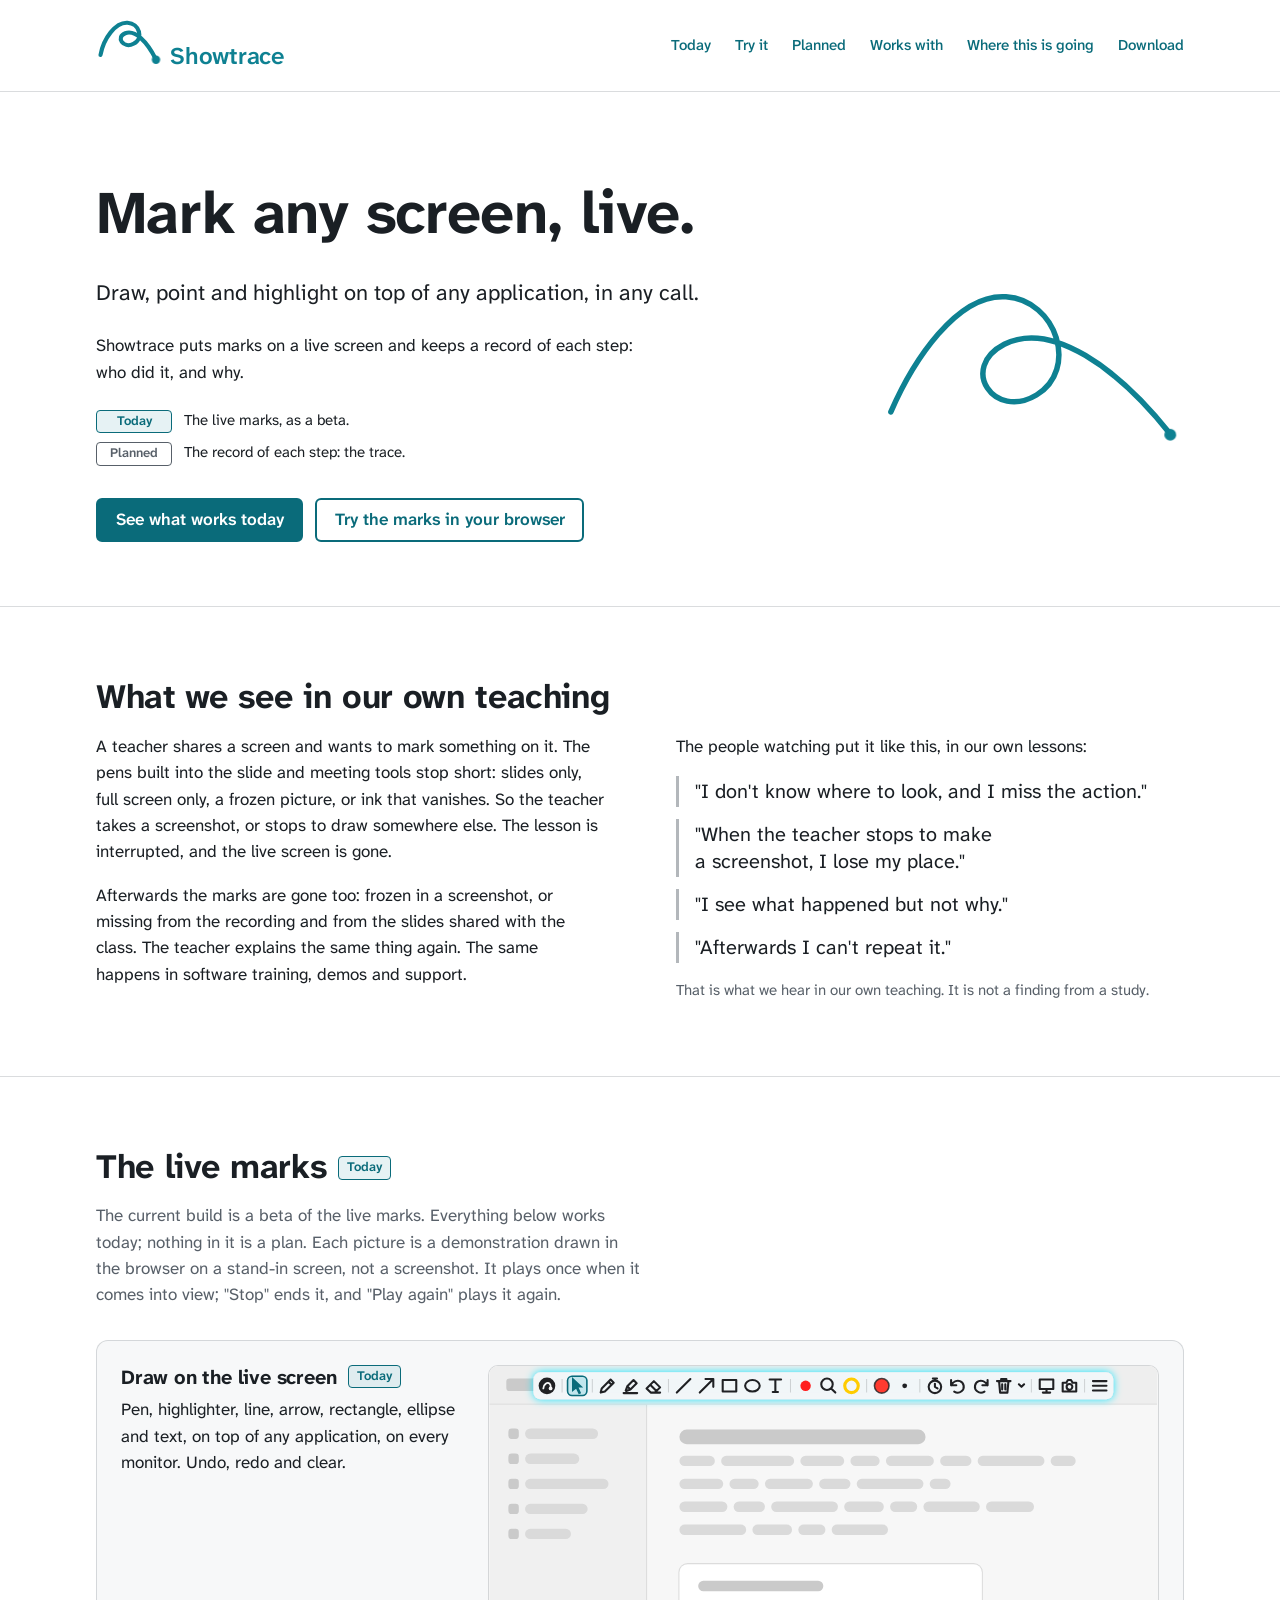
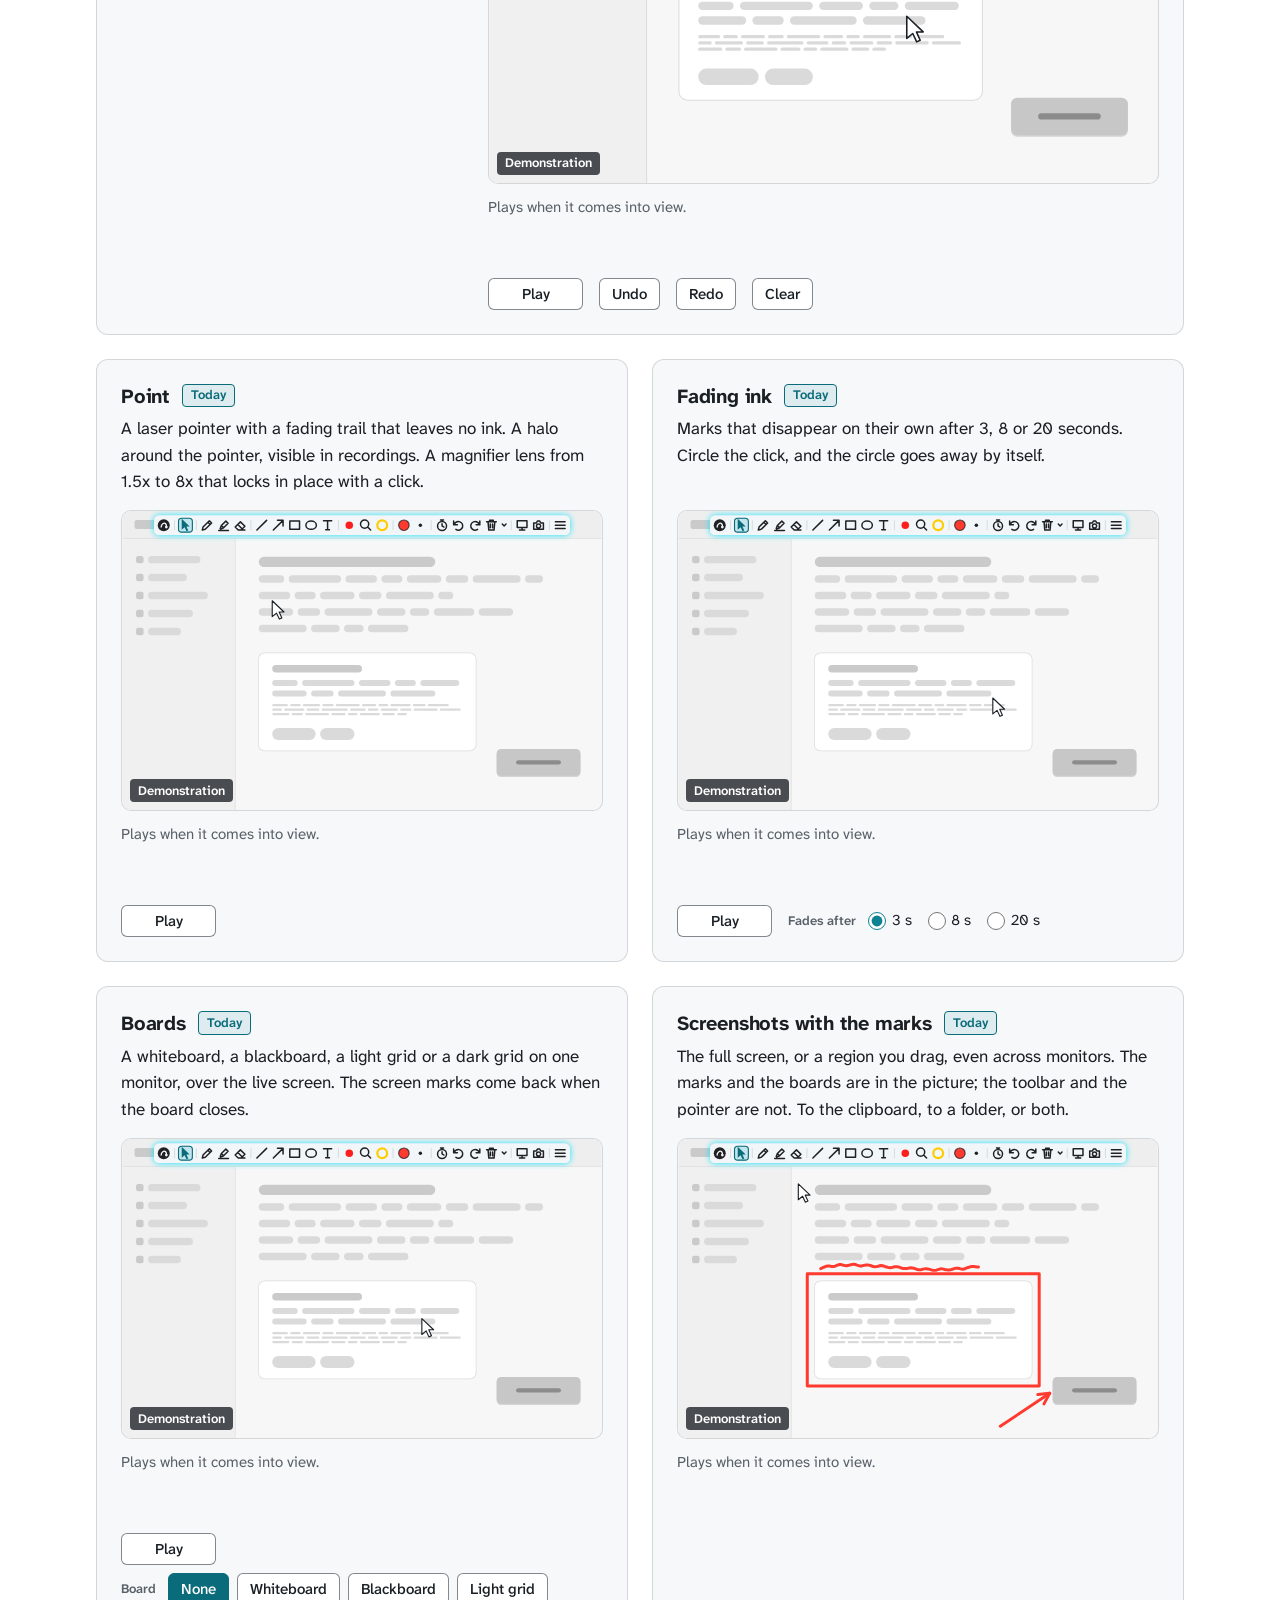
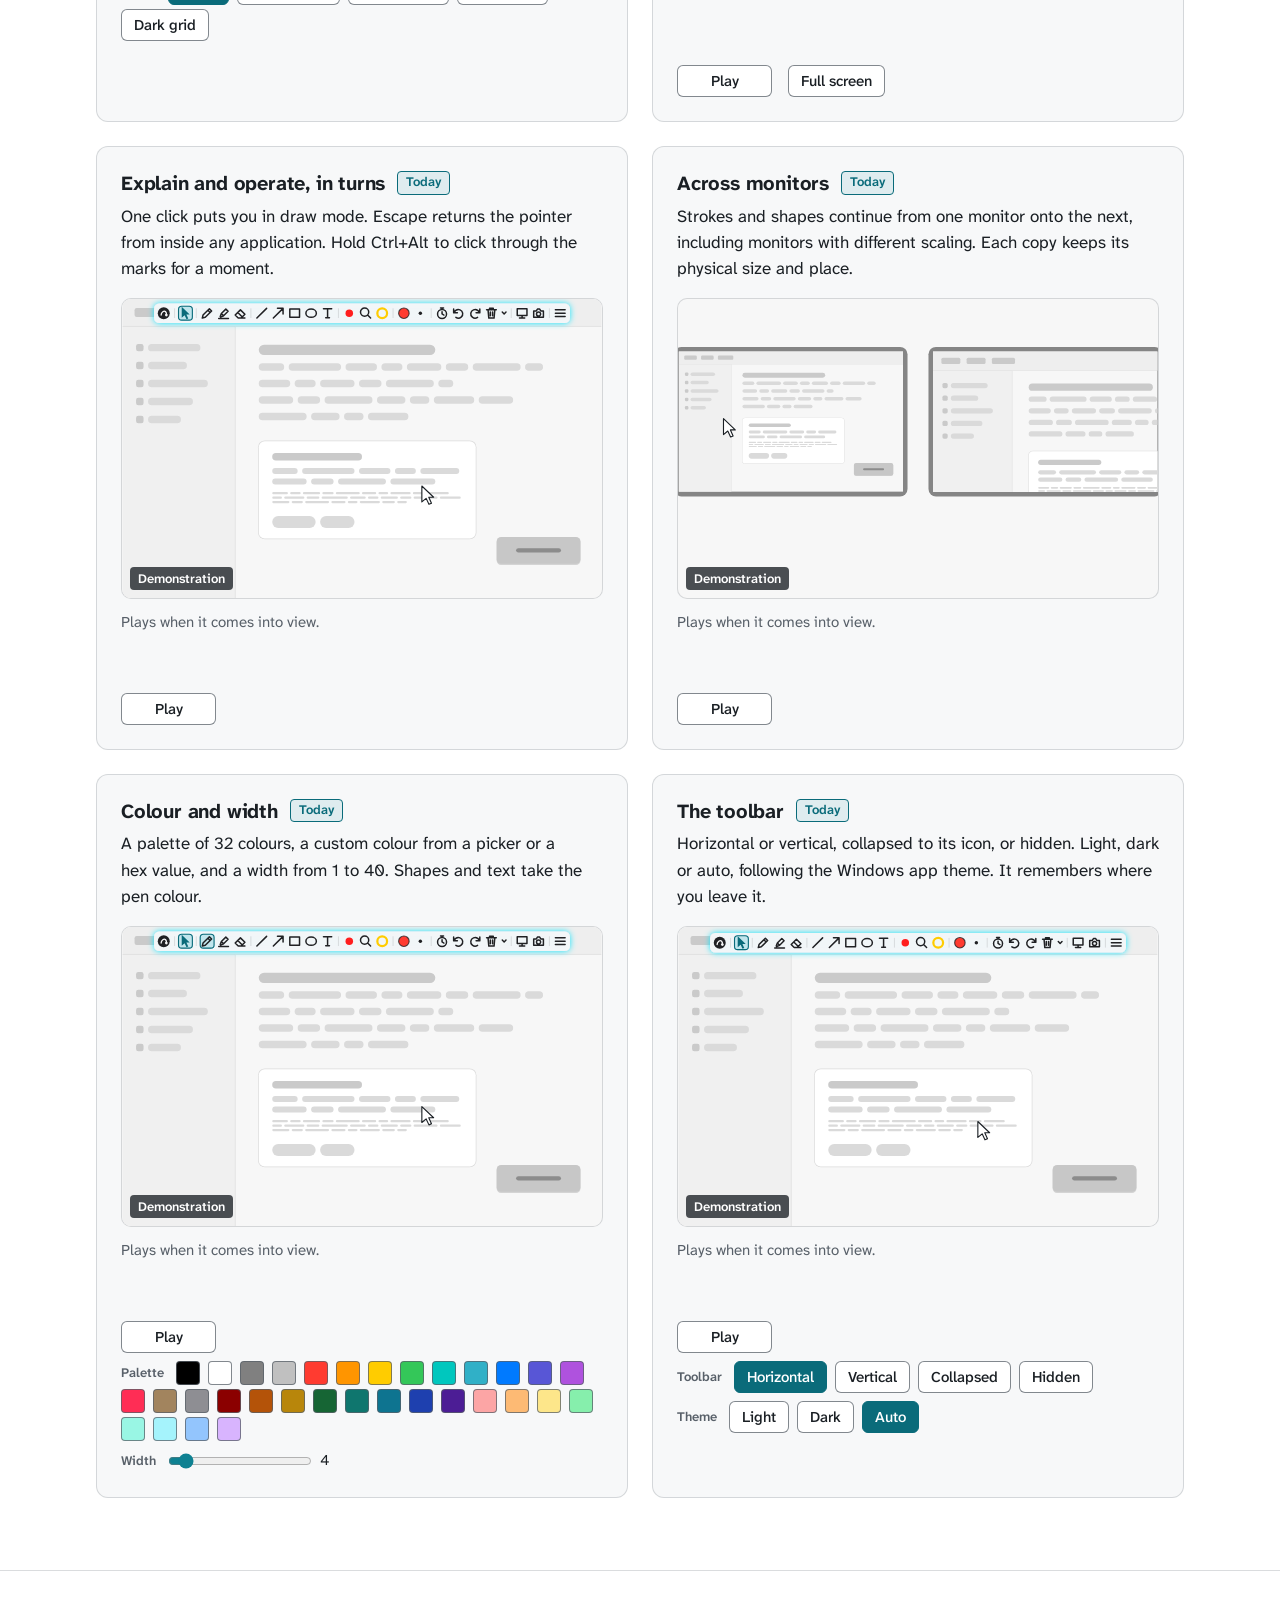
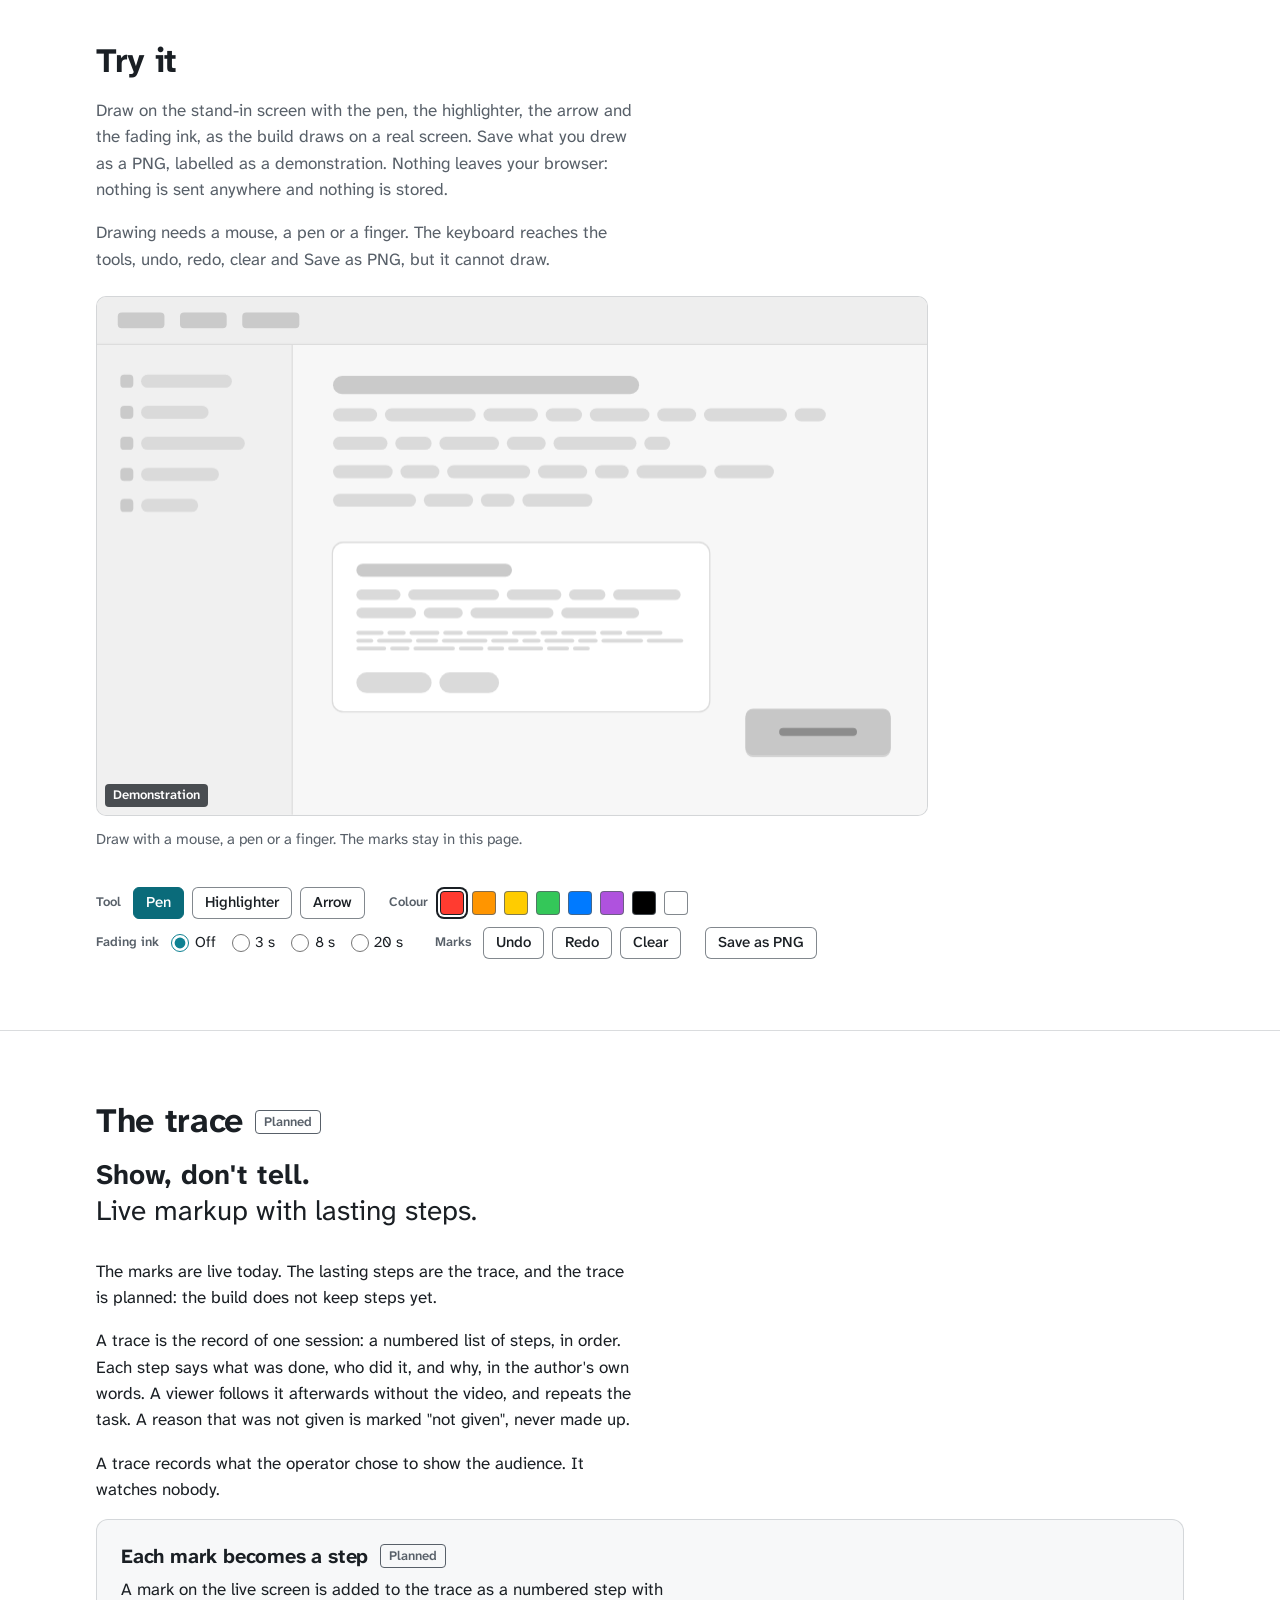
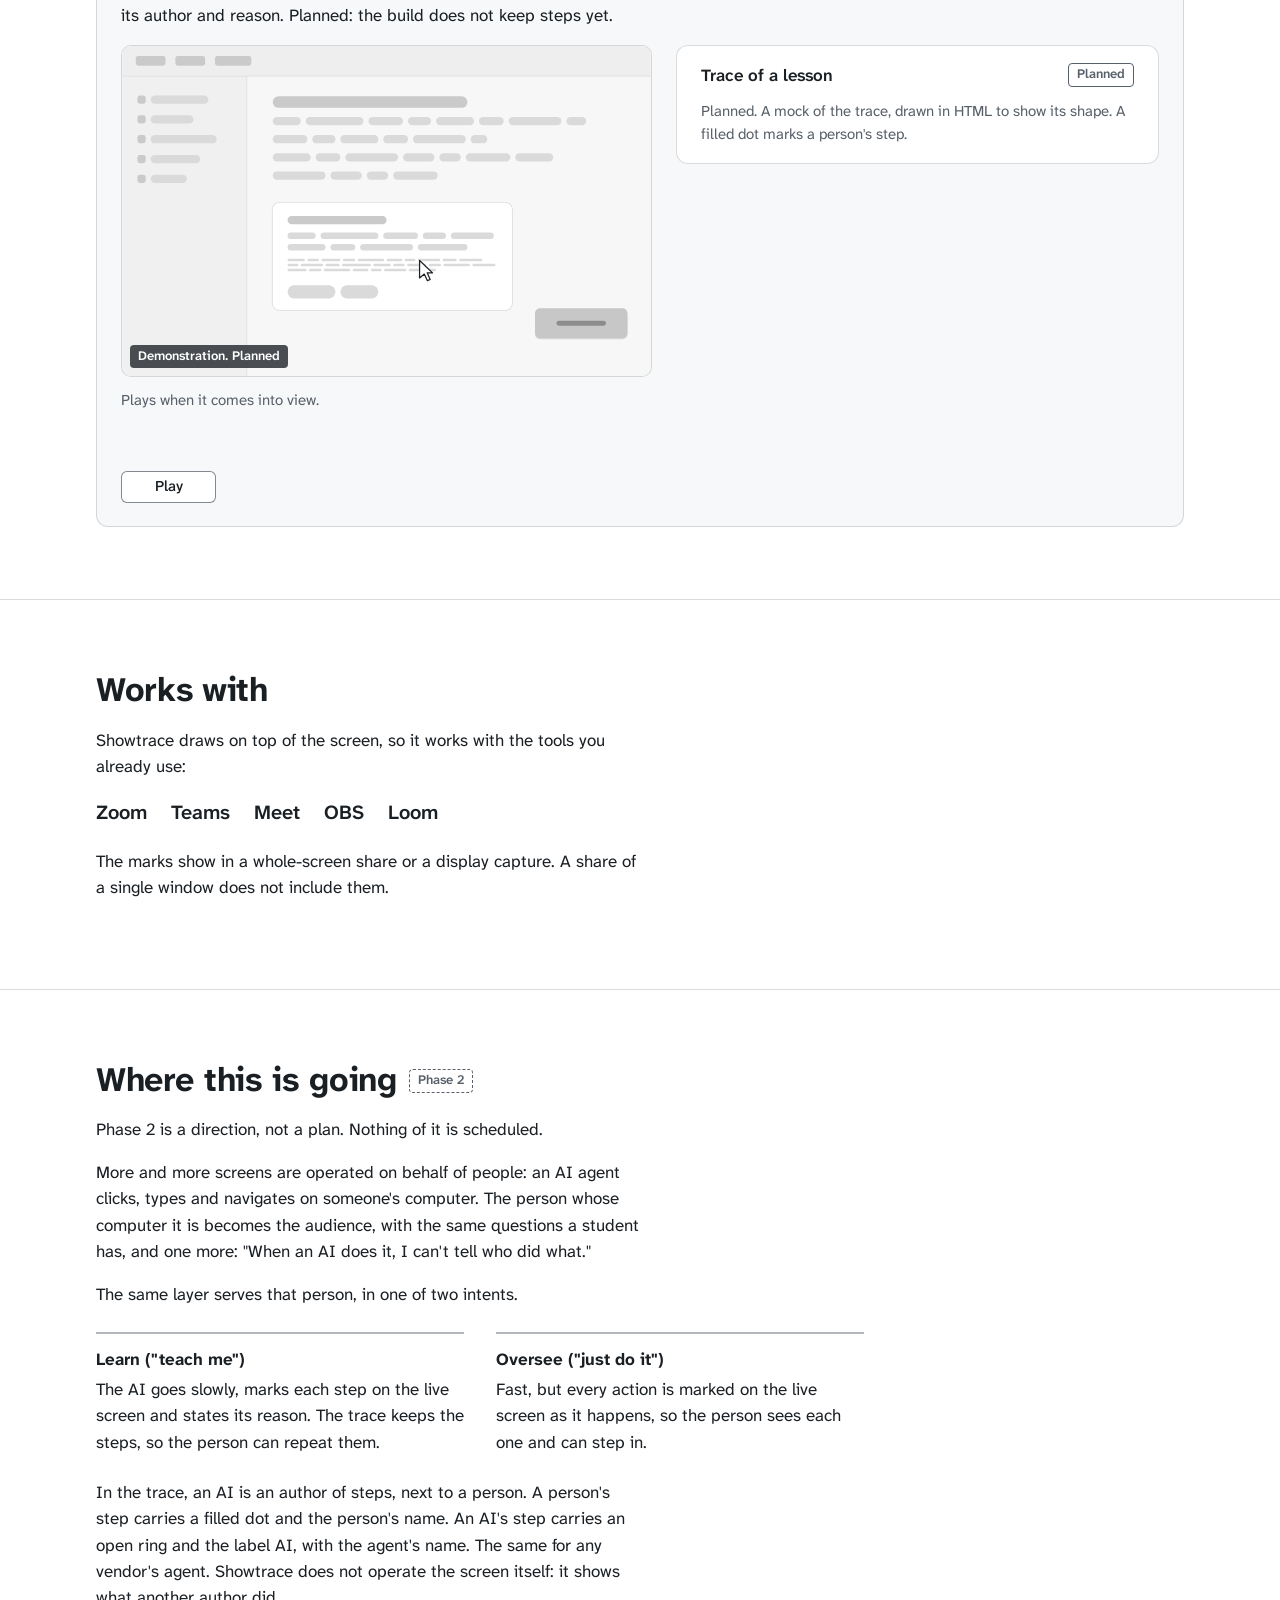
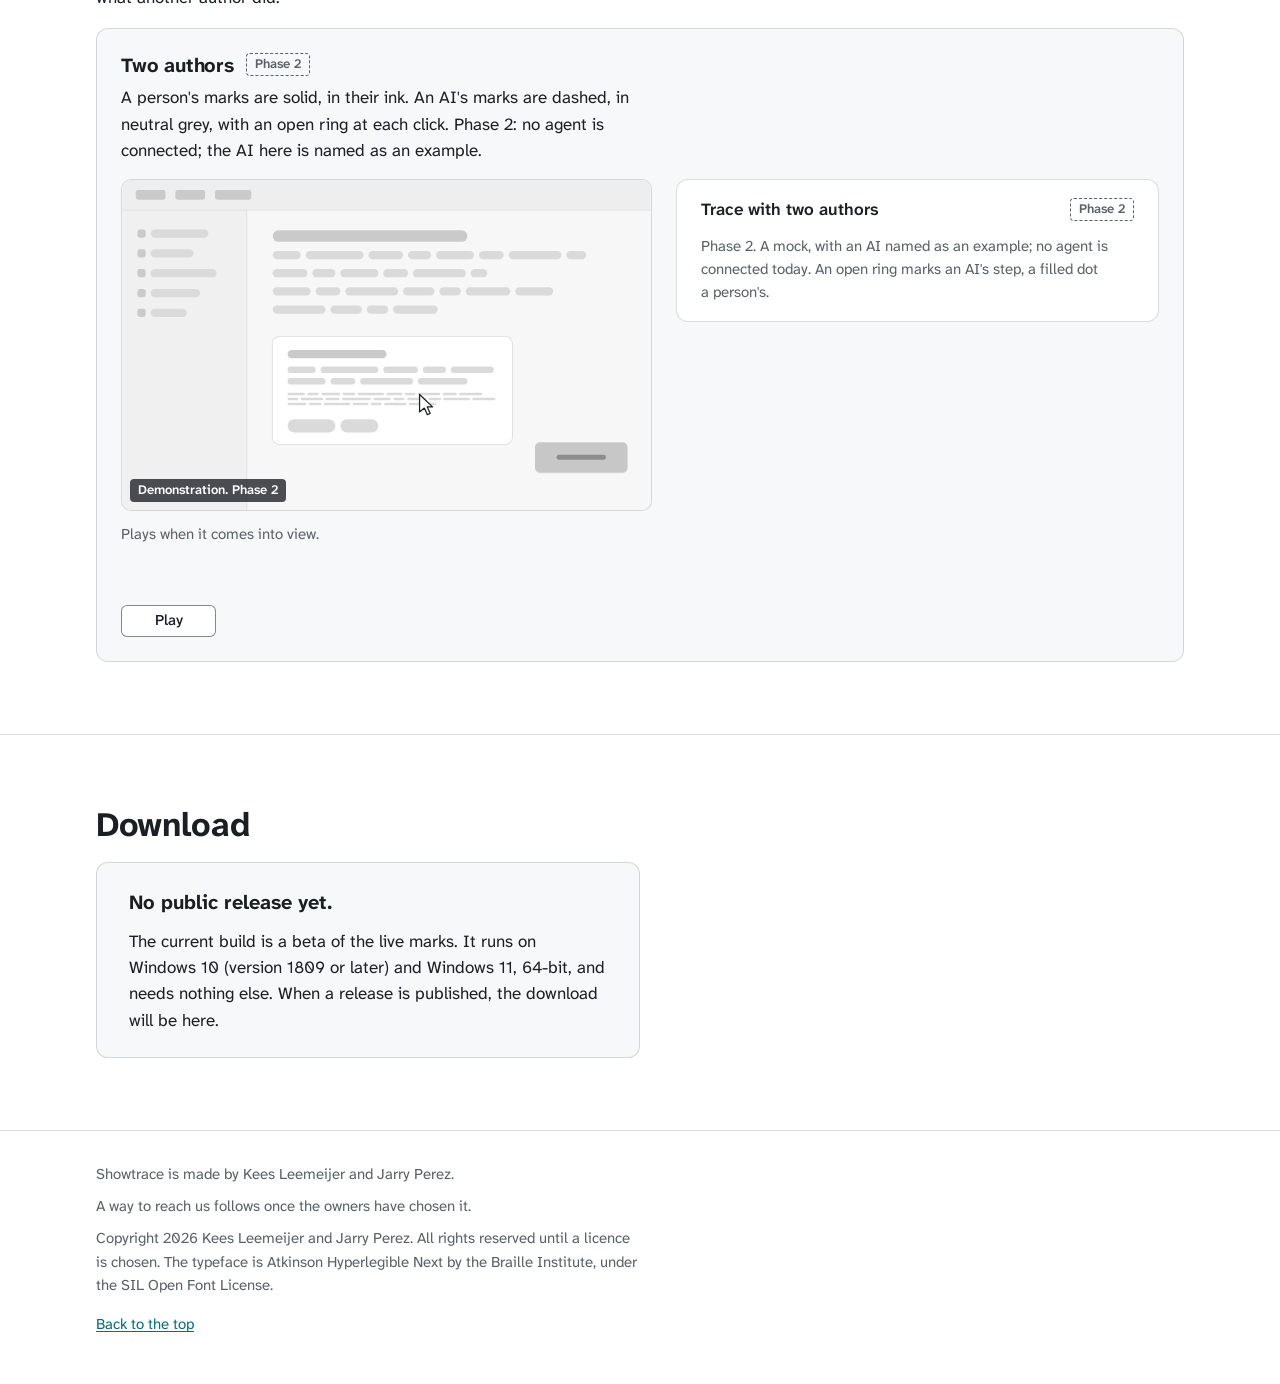
==== commit c2a5657a: "merge: the sandbox slice of the refinement, phase 2 Co-Authored-By: Claude Fable 5.1 <noreply@anthro" ====
--- a/site/index.html
+++ b/site/index.html
@@ -181,8 +181,8 @@
       <p>A trace records what the operator chose to show the audience. It watches nobody.</p>
 
       <article class="feature" data-demo="trace" data-rows="5,6,7,8,16" data-status="planned">
-        <header class="feature-head"><h3>Each mark will become a step</h3><span class="status status-planned">Planned</span></header>
-        <p>A mark on the live screen will be added to the trace as a numbered step, with its author and the reason. Planned: the build does not keep steps yet.</p>
+        <header class="feature-head"><h3>Each mark becomes a step</h3><span class="status status-planned">Planned</span></header>
+        <p>A mark on the live screen is added to the trace as a numbered step with its author and reason. Planned: the build does not keep steps yet.</p>
         <div class="trace-demo">
           <div class="feature-demo"></div>
           <figure class="trace">
@@ -190,7 +190,7 @@
               <span class="trace-title">Trace of a lesson</span>
               <span class="status status-planned">Planned</span>
             </div>
-            <ol class="steps" role="list">
+            <ol class="steps">
               <li class="step">
                 <span class="step-n">1</span>
                 <span class="step-action">Opens the File menu</span>
@@ -252,7 +252,7 @@
 
       <article class="feature" data-demo="authors" data-rows="13" data-status="phase 2">
         <header class="feature-head"><h3>Two authors</h3><span class="status status-phase2">Phase 2</span></header>
-        <p>An AI would be an author of steps, next to a person. A person's marks stay solid, in their ink. An AI's marks would be dashed, in neutral grey, with an open ring at each click. Phase 2: no agent is connected; the AI here is named as an example.</p>
+        <p>A person's marks are solid, in their ink. An AI's marks are dashed, in neutral grey, with an open ring at each click. Phase 2: no agent is connected; the AI here is named as an example.</p>
         <div class="trace-demo">
           <div class="feature-demo"></div>
           <figure class="trace">
@@ -260,7 +260,7 @@
               <span class="trace-title">Trace with two authors</span>
               <span class="status status-phase2">Phase 2</span>
             </div>
-            <ol class="steps" role="list">
+            <ol class="steps">
               <li class="step">
                 <span class="step-n">1</span>
                 <span class="step-action">Opens the File menu</span>
--- a/site/styles.css
+++ b/site/styles.css
@@ -1183,10 +1183,8 @@
   border-top: 0;
 }
 
-/* A step not yet added keeps its space, so that the card does not grow while the play adds the steps; a screen reader
-   skips it until it shows. */
 .step-hidden {
-  visibility: hidden;
+  display: none;
 }
 
 .step-n {
@@ -1206,7 +1204,6 @@
   display: inline-flex;
   align-items: center;
   gap: var(--space-2);
-  min-height: 1.5rem;
   color: var(--text-soft);
 }
 
@@ -1227,14 +1224,10 @@
   font-size: var(--text-s);
 }
 
-/* Without the script the author's mark is a plain dot or ring, 10 px. The script puts the step mark (1.5rem, its dot at
-   the right) in its place: the row's height and the dot's left edge are the same in both, so nothing moves when it
-   mounts. */
 .dot,
 .ring {
   width: 10px;
   height: 10px;
-  margin-left: calc(1.5rem - 10px);
   border-radius: 50%;
   flex: none;
 }
@@ -1248,8 +1241,7 @@
   background: transparent;
 }
 
-/* A step being added: the stroke draws itself and ends in the author's dot or ring, 10 px across as in the mock
-   without the script. At the default text size one grid unit is one pixel. */
+/* A step being added: the stroke draws itself and ends in the author's dot or ring. */
 .step-mark {
   width: 1.5rem;
   height: 1.5rem;
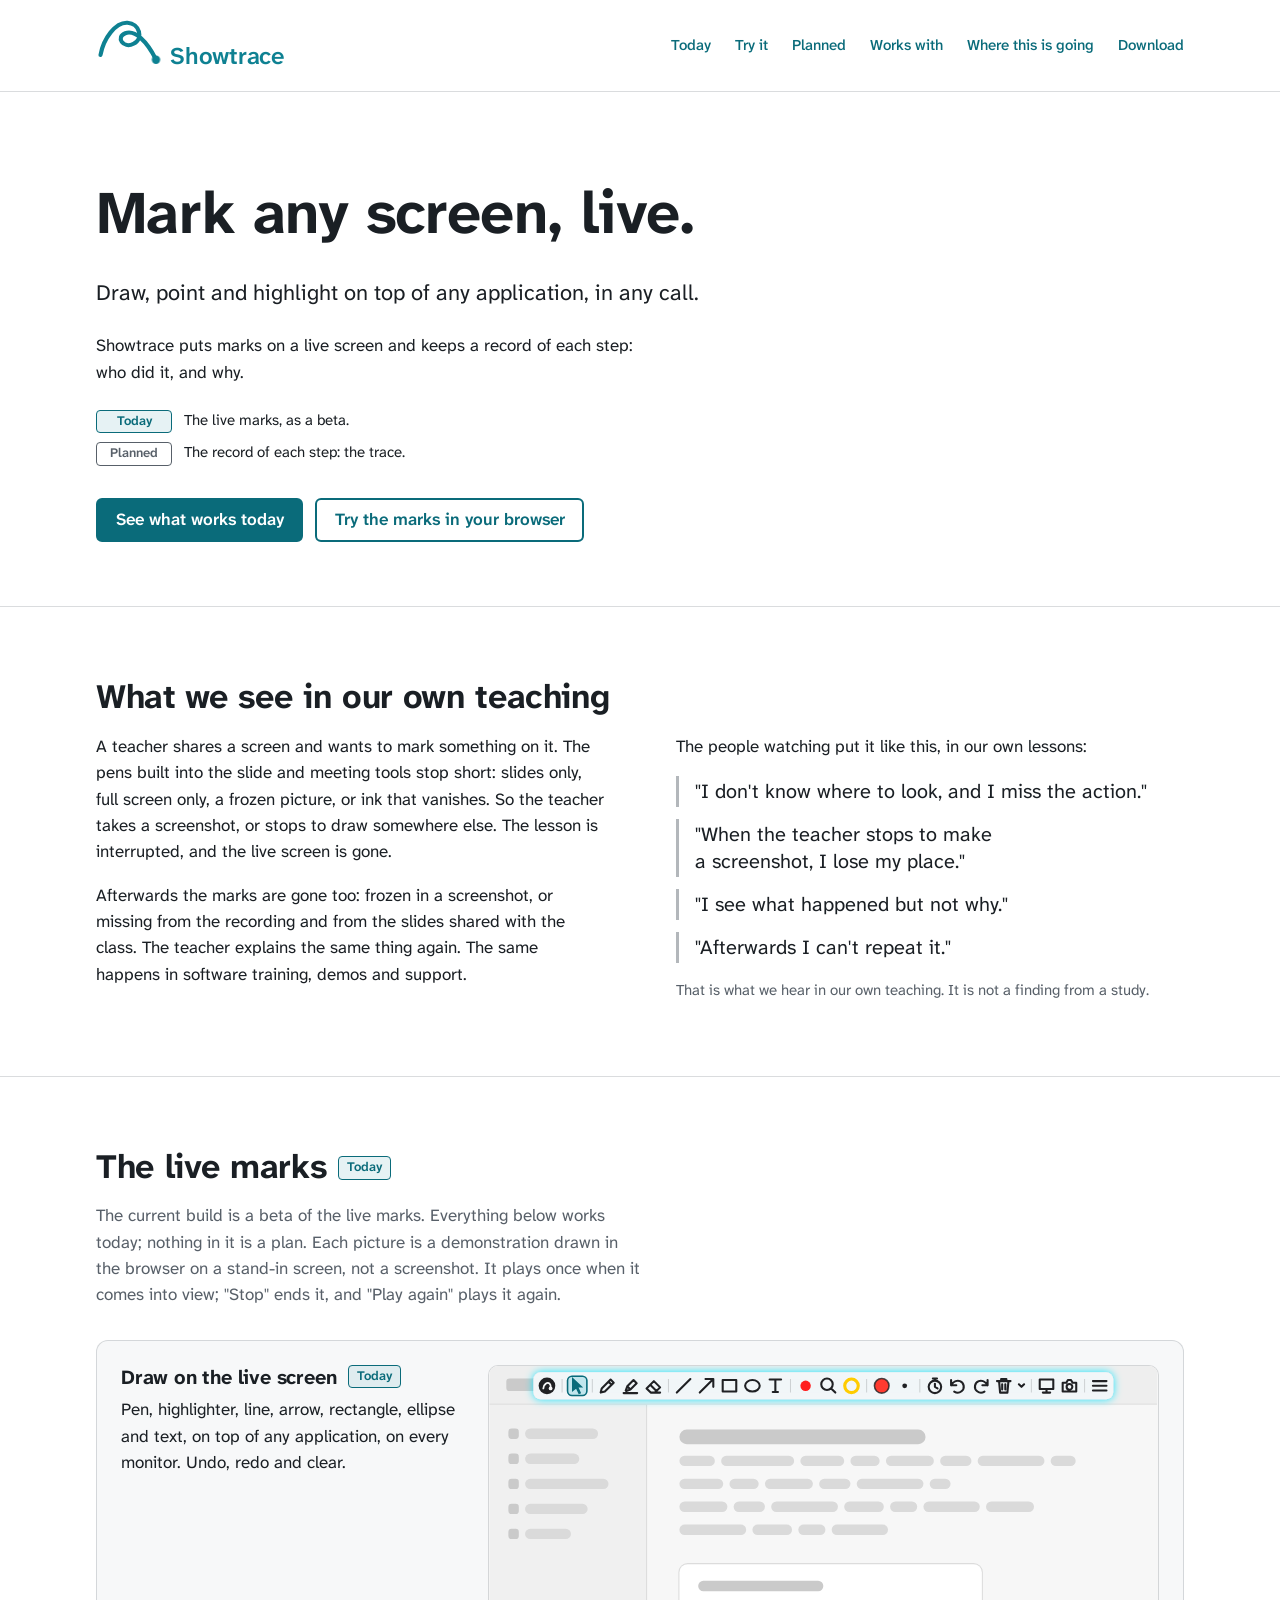
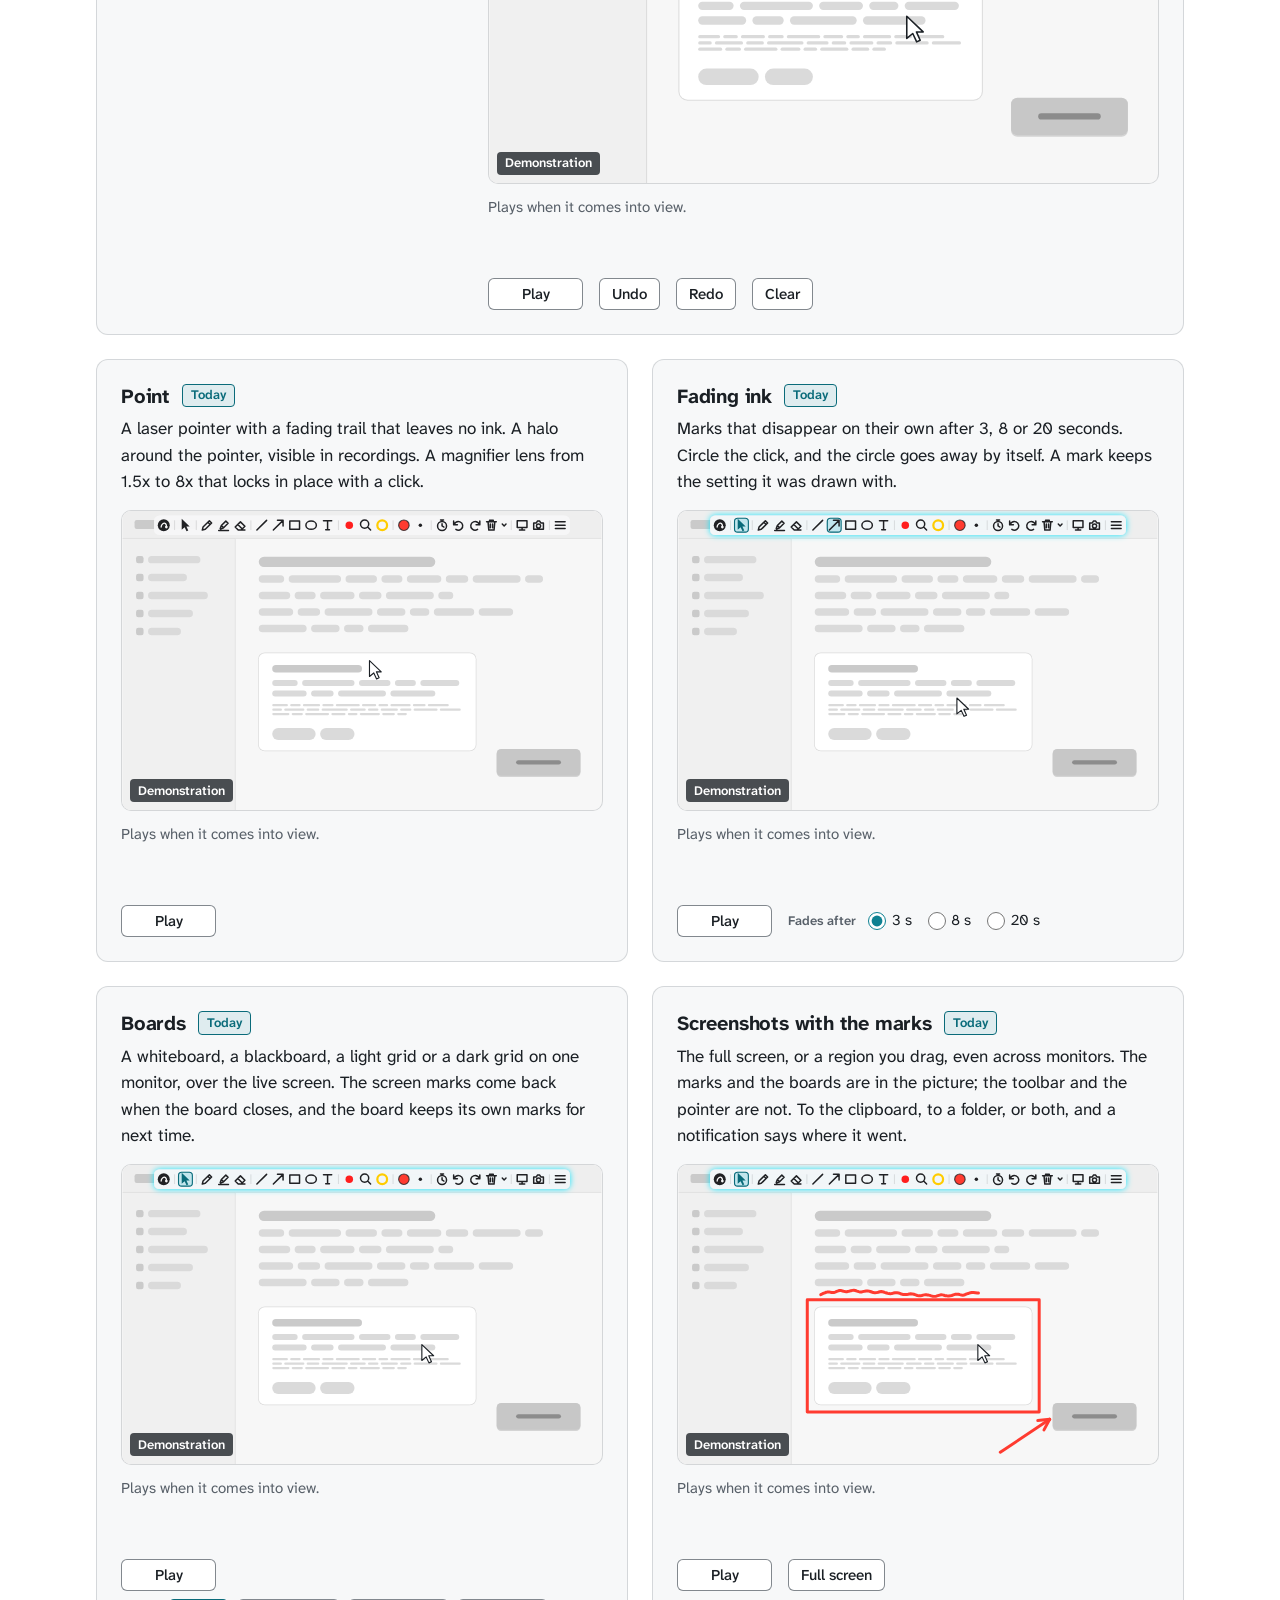
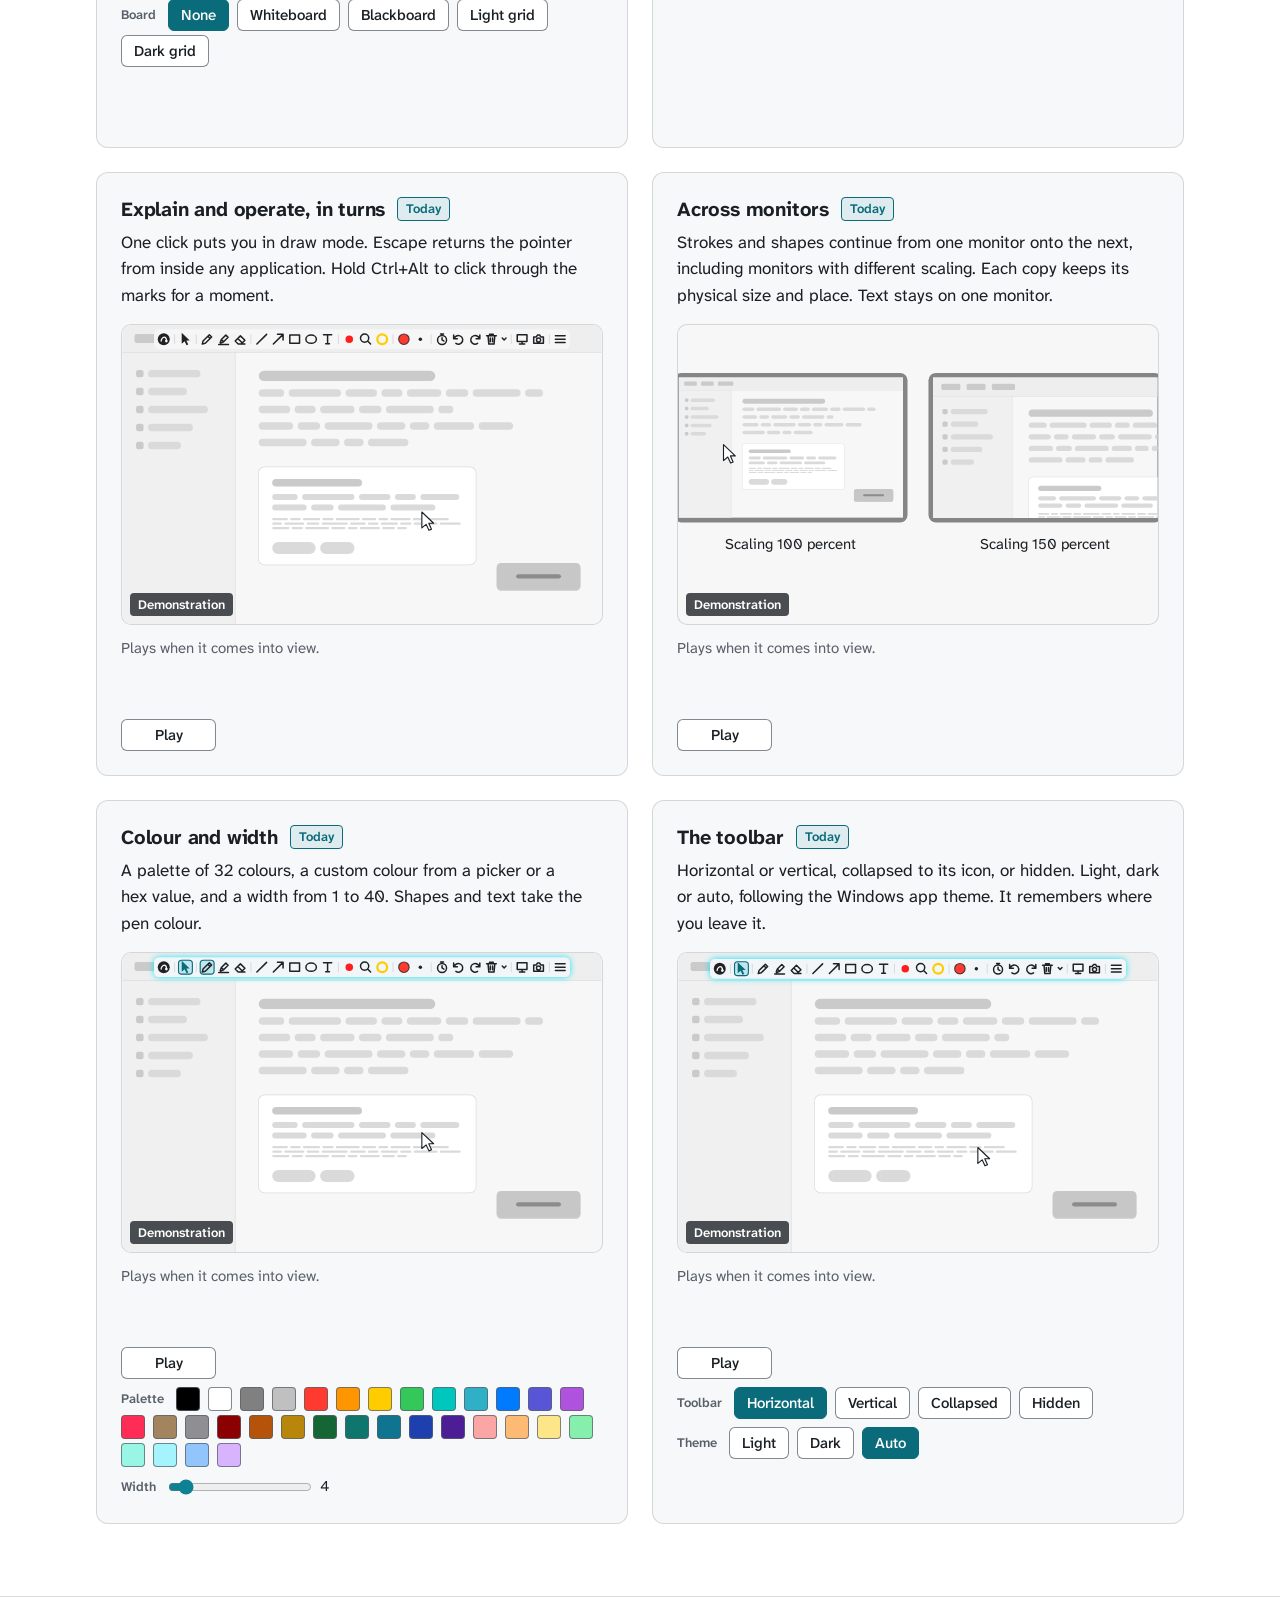
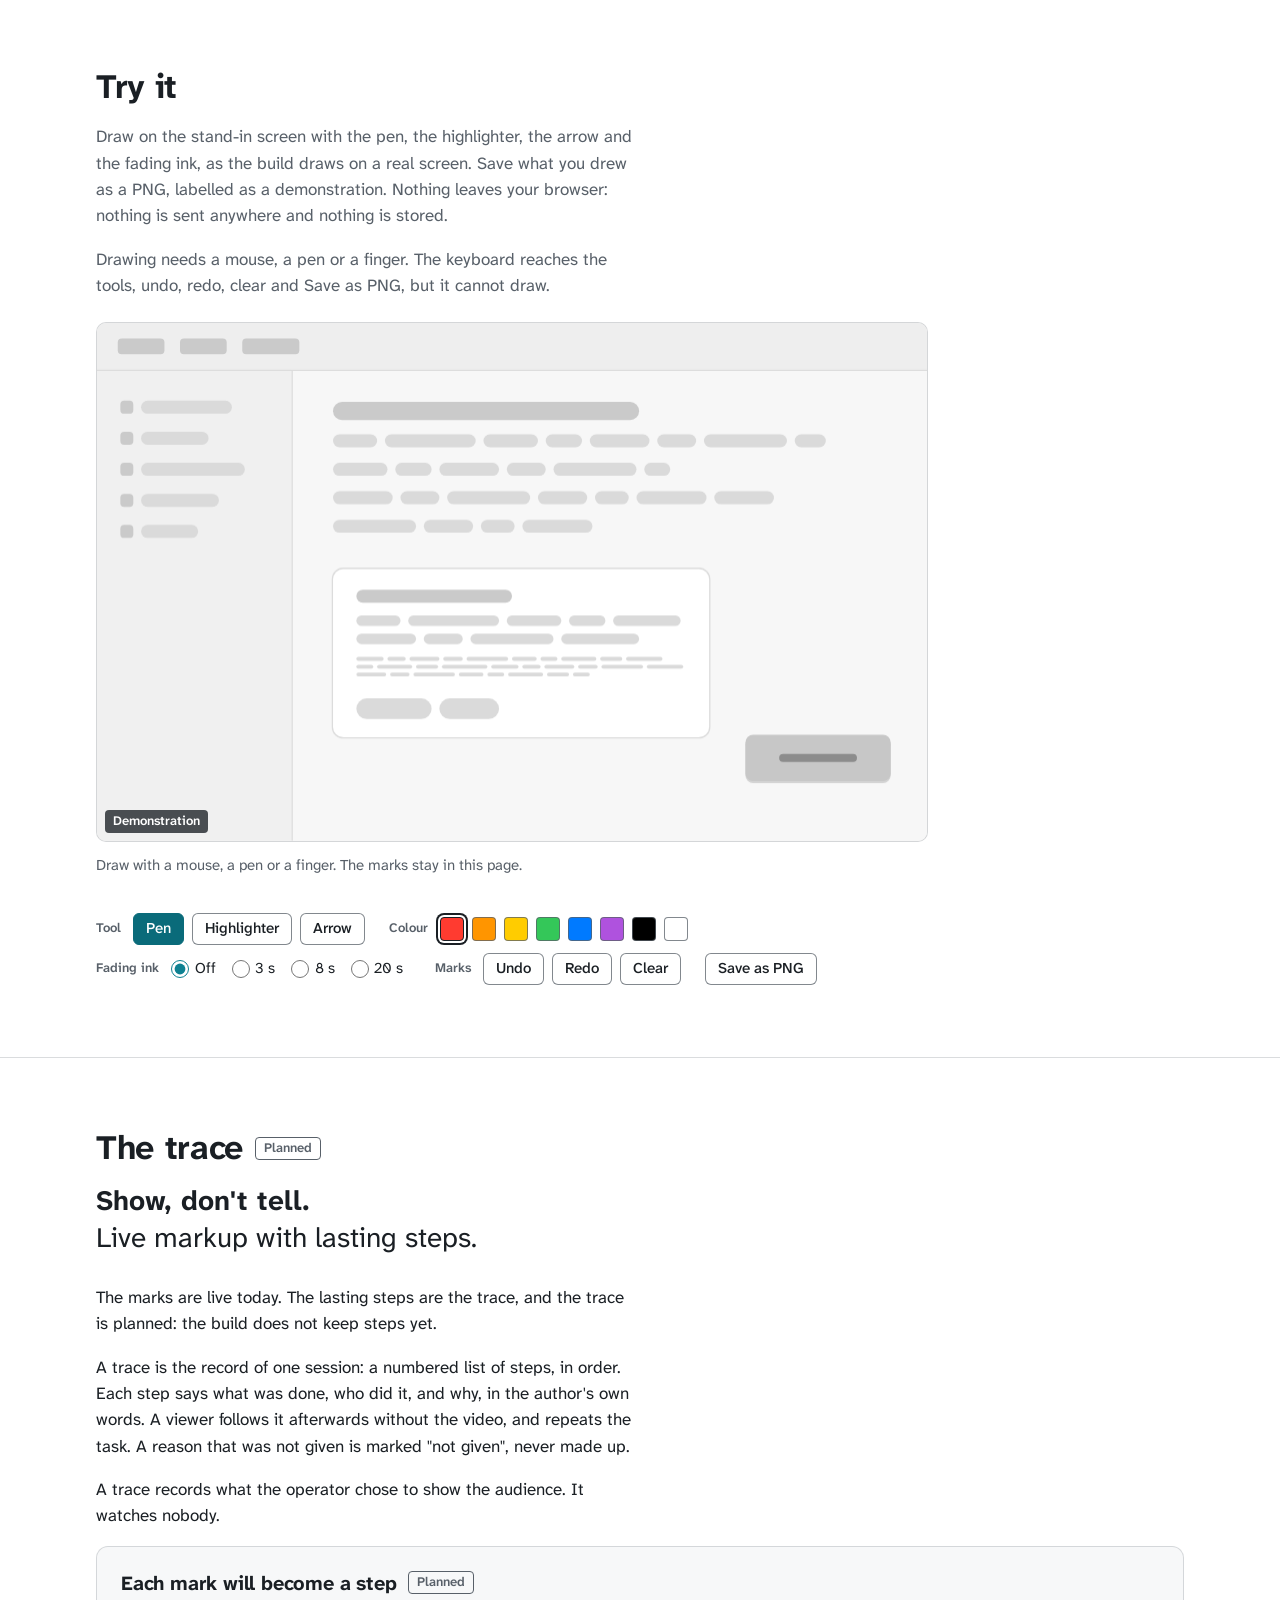
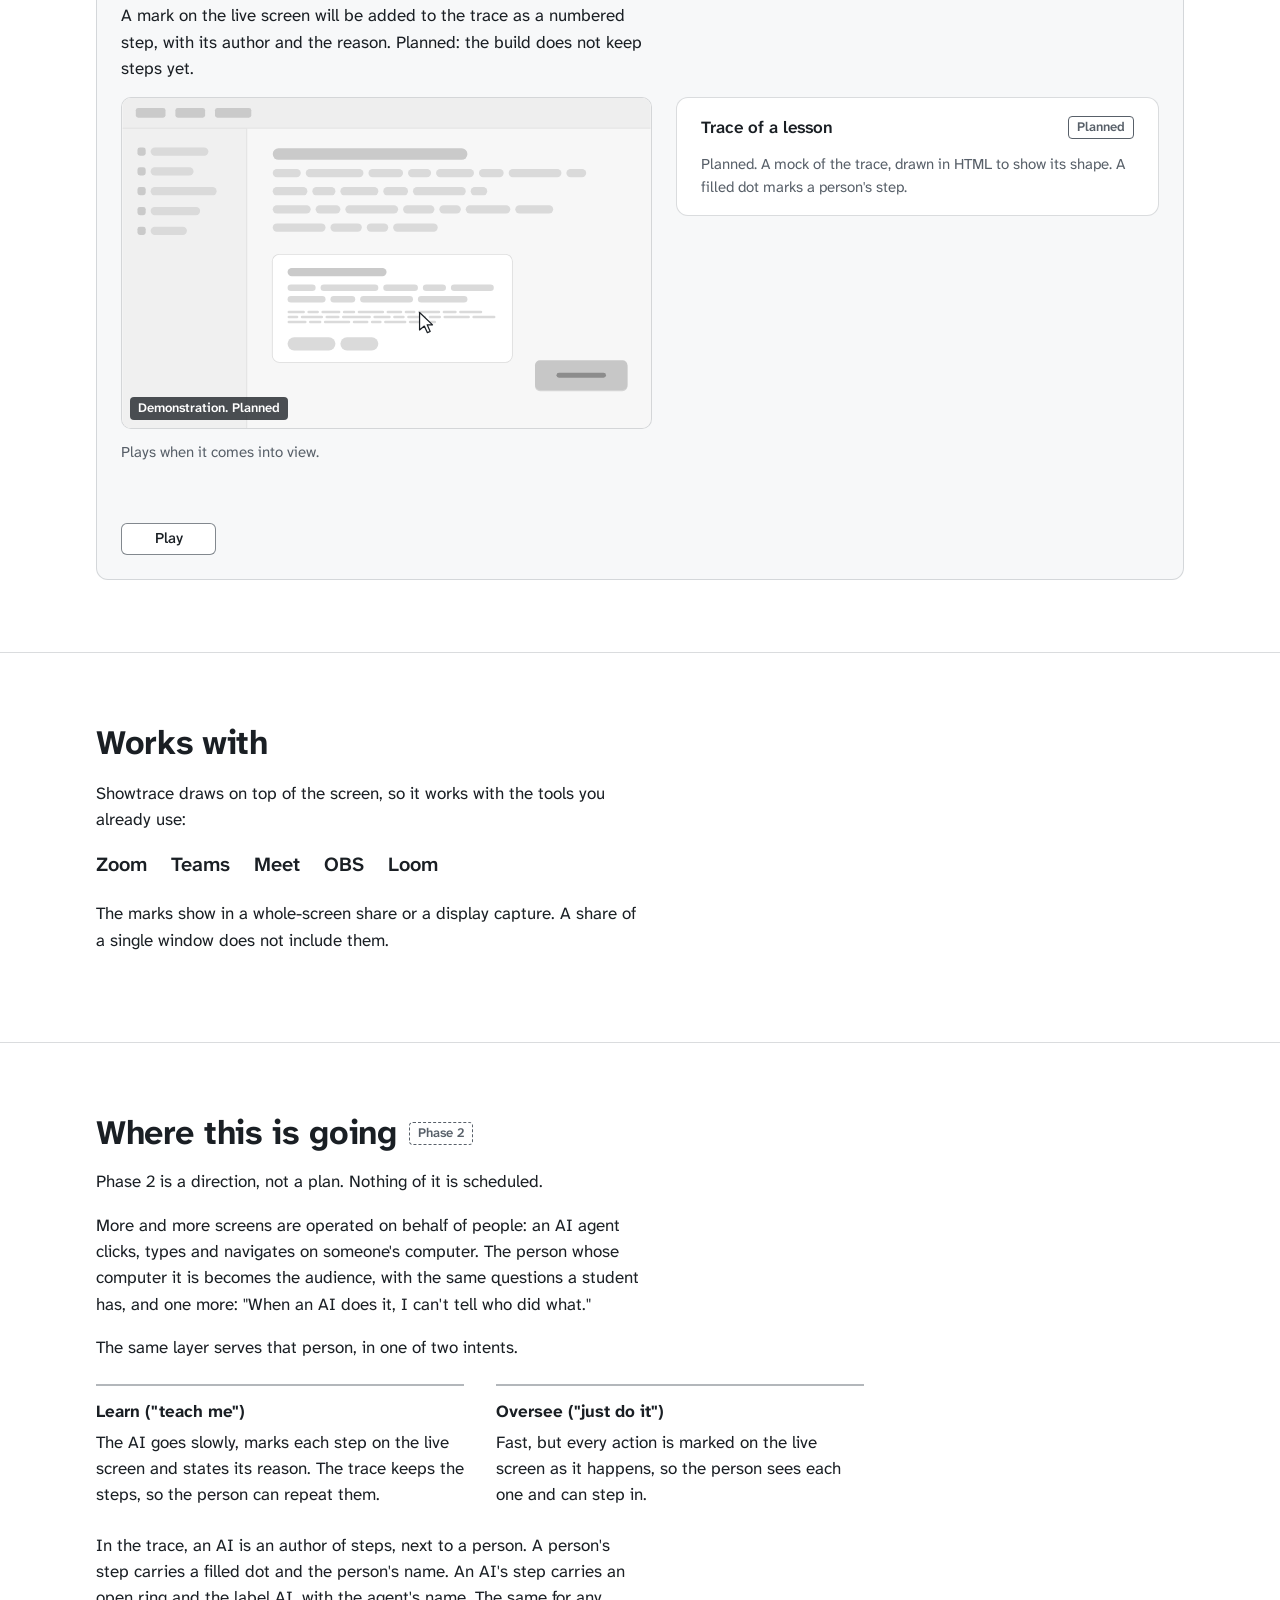
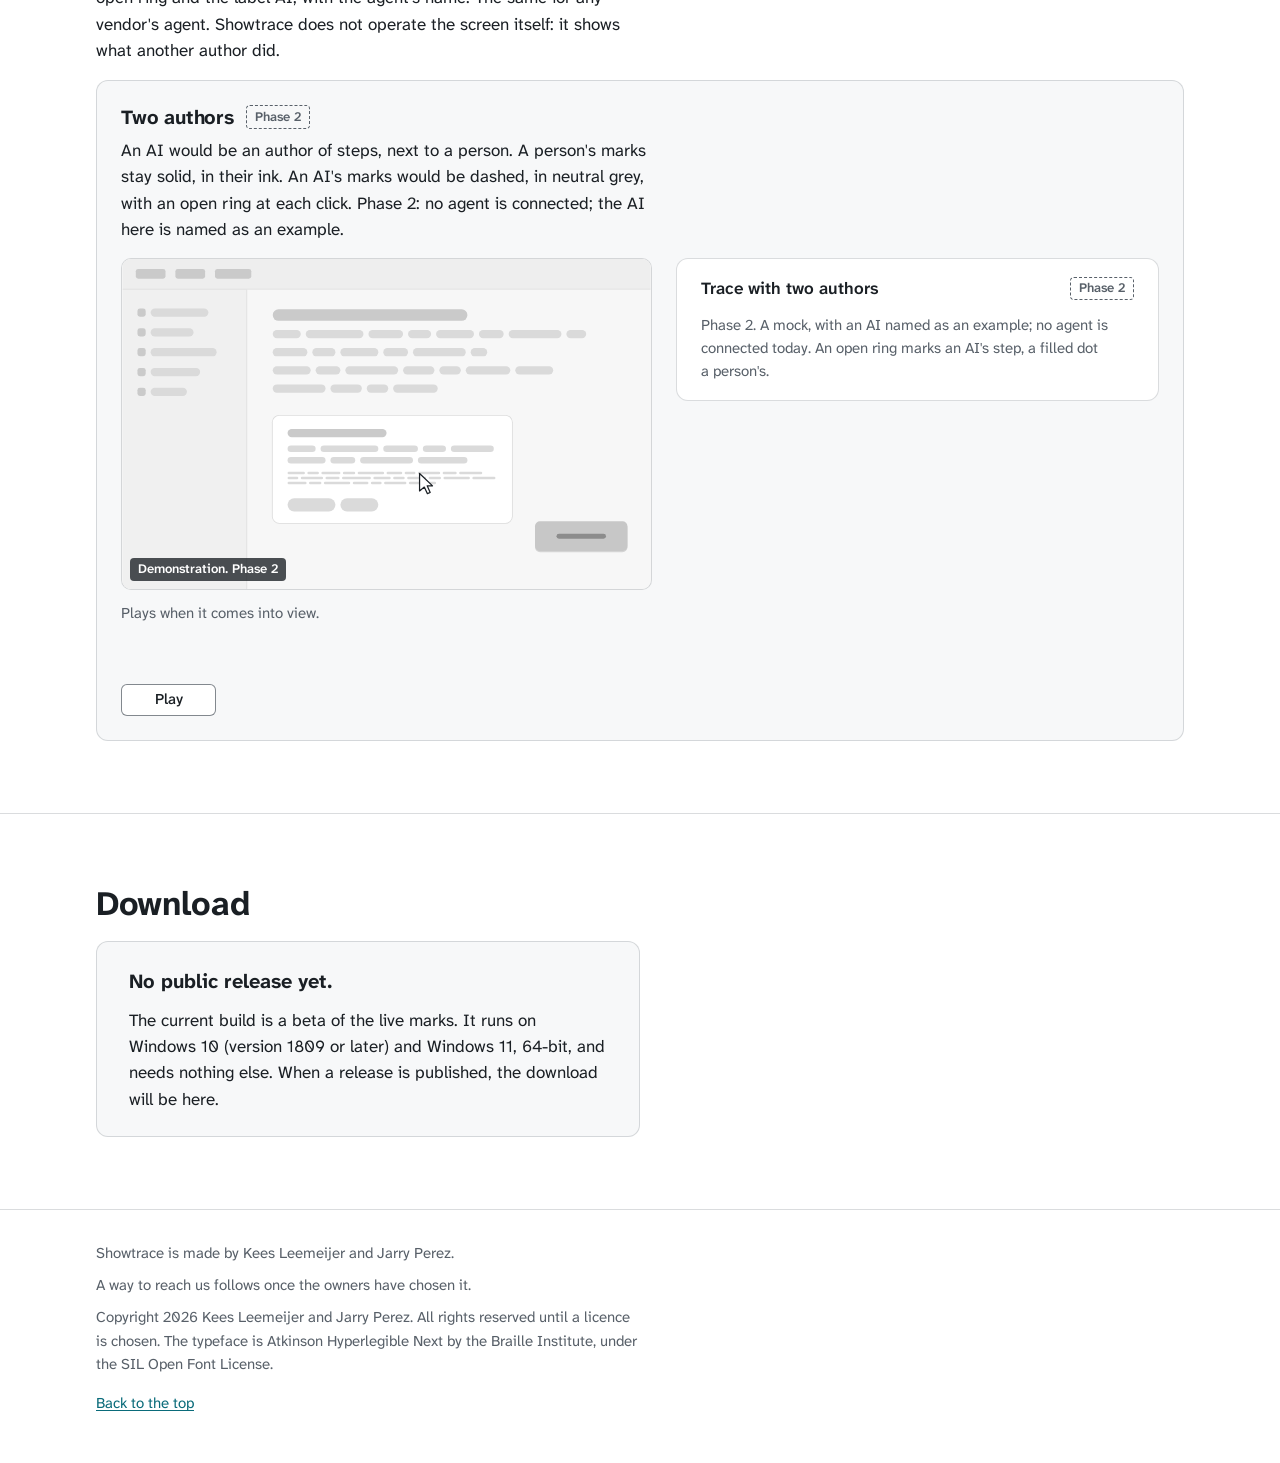
==== commit edeb318a: "merge: the pointing slice of the refinement, phase 2 Co-Authored-By: Claude Fable 5.1 <noreply@anthr" ====
--- a/site/index.html
+++ b/site/index.html
@@ -118,19 +118,19 @@
 
         <article class="feature" data-demo="fade" data-rows="2" data-status="today">
           <header class="feature-head"><h3>Fading ink</h3><span class="status status-today">Today</span></header>
-          <p>Marks that disappear on their own after 3, 8 or 20 seconds. Circle the click, and the circle goes away by itself.</p>
+          <p>Marks that disappear on their own after 3, 8 or 20 seconds. Circle the click, and the circle goes away by itself. A mark keeps the setting it was drawn with.</p>
           <div class="feature-demo"></div>
         </article>
 
         <article class="feature" data-demo="boards" data-rows="12" data-status="today">
           <header class="feature-head"><h3>Boards</h3><span class="status status-today">Today</span></header>
-          <p>A whiteboard, a blackboard, a light grid or a dark grid on one monitor, over the live screen. The screen marks come back when the board closes.</p>
+          <p>A whiteboard, a blackboard, a light grid or a dark grid on one monitor, over the live screen. The screen marks come back when the board closes, and the board keeps its own marks for next time.</p>
           <div class="feature-demo"></div>
         </article>
 
         <article class="feature" data-demo="capture" data-rows="11" data-status="today">
           <header class="feature-head"><h3>Screenshots with the marks</h3><span class="status status-today">Today</span></header>
-          <p>The full screen, or a region you drag, even across monitors. The marks and the boards are in the picture; the toolbar and the pointer are not. To the clipboard, to a folder, or both.</p>
+          <p>The full screen, or a region you drag, even across monitors. The marks and the boards are in the picture; the toolbar and the pointer are not. To the clipboard, to a folder, or both, and a notification says where it went.</p>
           <div class="feature-demo"></div>
         </article>
 
@@ -142,7 +142,7 @@
 
         <article class="feature" data-demo="monitors" data-rows="3" data-status="today">
           <header class="feature-head"><h3>Across monitors</h3><span class="status status-today">Today</span></header>
-          <p>Strokes and shapes continue from one monitor onto the next, including monitors with different scaling. Each copy keeps its physical size and place.</p>
+          <p>Strokes and shapes continue from one monitor onto the next, including monitors with different scaling. Each copy keeps its physical size and place. Text stays on one monitor.</p>
           <div class="feature-demo"></div>
         </article>
 
@@ -181,8 +181,8 @@
       <p>A trace records what the operator chose to show the audience. It watches nobody.</p>
 
       <article class="feature" data-demo="trace" data-rows="5,6,7,8,16" data-status="planned">
-        <header class="feature-head"><h3>Each mark becomes a step</h3><span class="status status-planned">Planned</span></header>
-        <p>A mark on the live screen is added to the trace as a numbered step with its author and reason. Planned: the build does not keep steps yet.</p>
+        <header class="feature-head"><h3>Each mark will become a step</h3><span class="status status-planned">Planned</span></header>
+        <p>A mark on the live screen will be added to the trace as a numbered step, with its author and the reason. Planned: the build does not keep steps yet.</p>
         <div class="trace-demo">
           <div class="feature-demo"></div>
           <figure class="trace">
@@ -190,7 +190,7 @@
               <span class="trace-title">Trace of a lesson</span>
               <span class="status status-planned">Planned</span>
             </div>
-            <ol class="steps">
+            <ol class="steps" role="list">
               <li class="step">
                 <span class="step-n">1</span>
                 <span class="step-action">Opens the File menu</span>
@@ -252,7 +252,7 @@
 
       <article class="feature" data-demo="authors" data-rows="13" data-status="phase 2">
         <header class="feature-head"><h3>Two authors</h3><span class="status status-phase2">Phase 2</span></header>
-        <p>A person's marks are solid, in their ink. An AI's marks are dashed, in neutral grey, with an open ring at each click. Phase 2: no agent is connected; the AI here is named as an example.</p>
+        <p>An AI would be an author of steps, next to a person. A person's marks stay solid, in their ink. An AI's marks would be dashed, in neutral grey, with an open ring at each click. Phase 2: no agent is connected; the AI here is named as an example.</p>
         <div class="trace-demo">
           <div class="feature-demo"></div>
           <figure class="trace">
@@ -260,7 +260,7 @@
               <span class="trace-title">Trace with two authors</span>
               <span class="status status-phase2">Phase 2</span>
             </div>
-            <ol class="steps">
+            <ol class="steps" role="list">
               <li class="step">
                 <span class="step-n">1</span>
                 <span class="step-action">Opens the File menu</span>
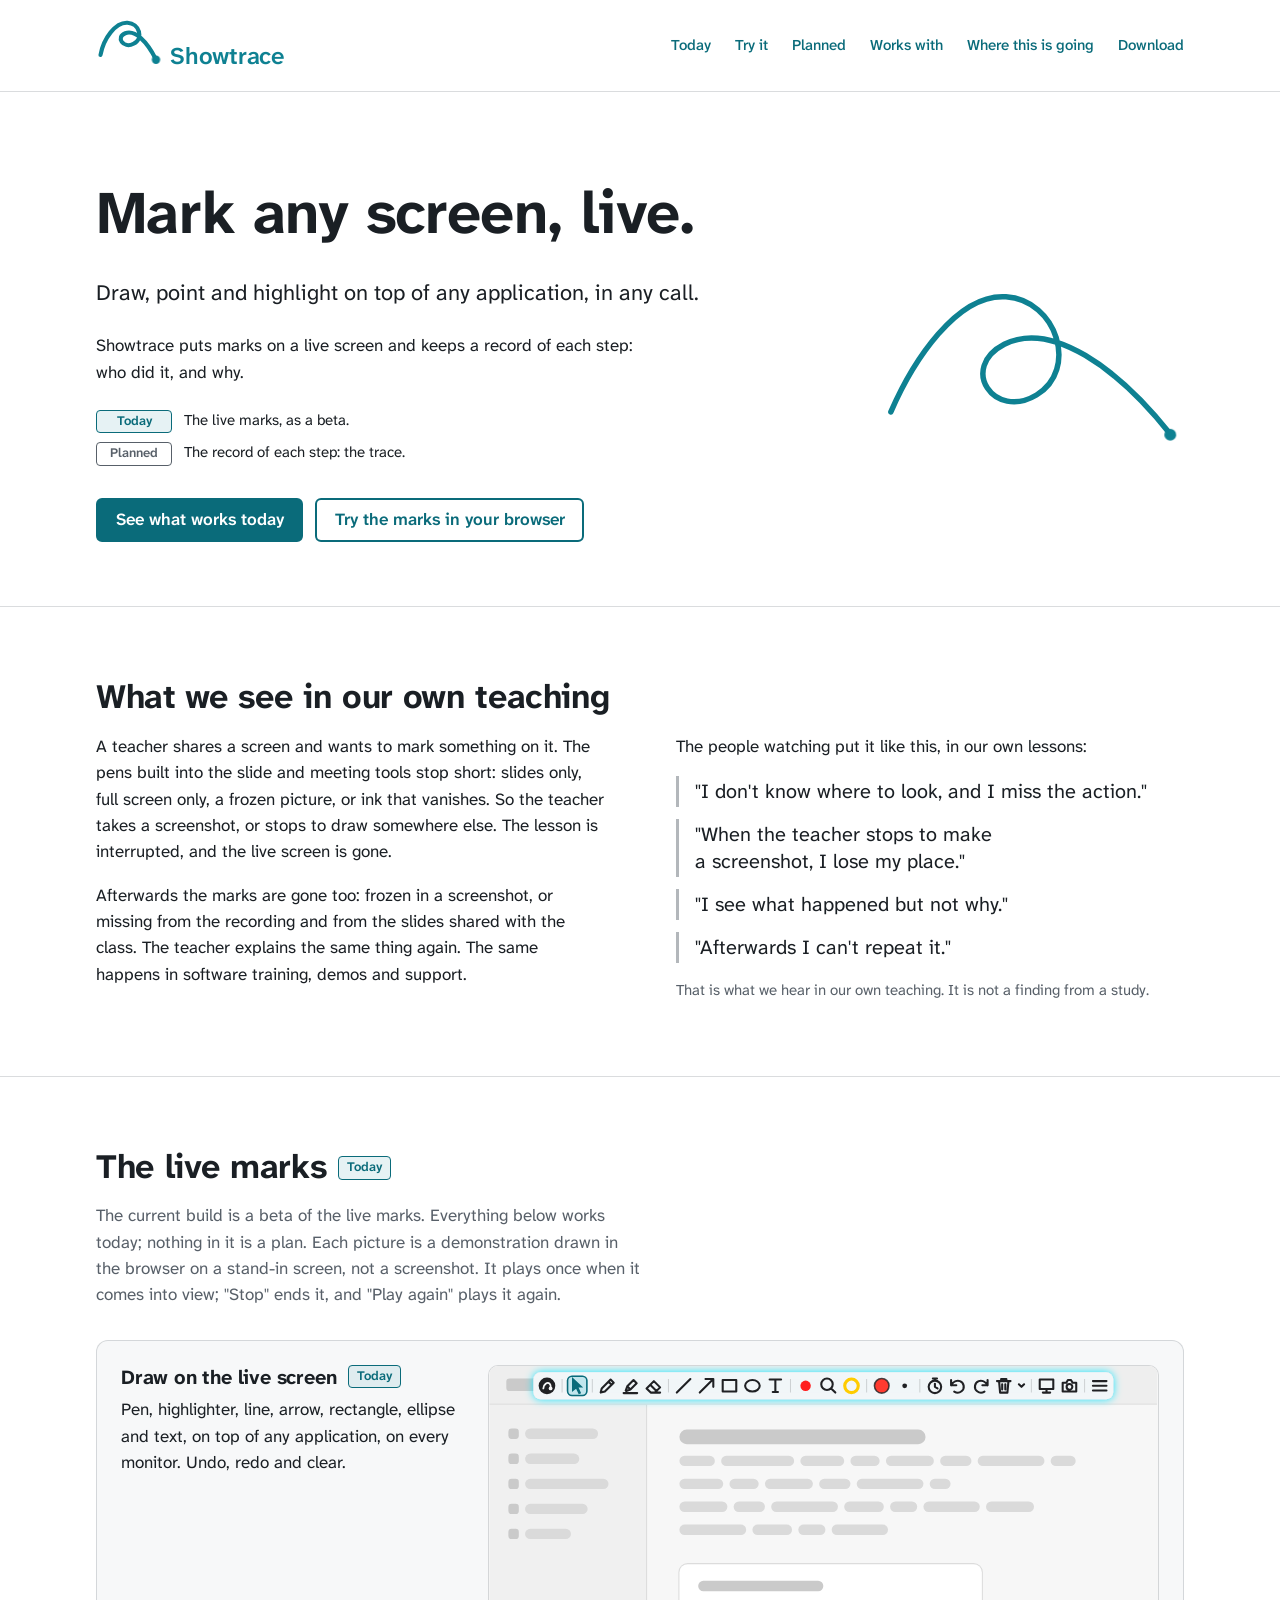
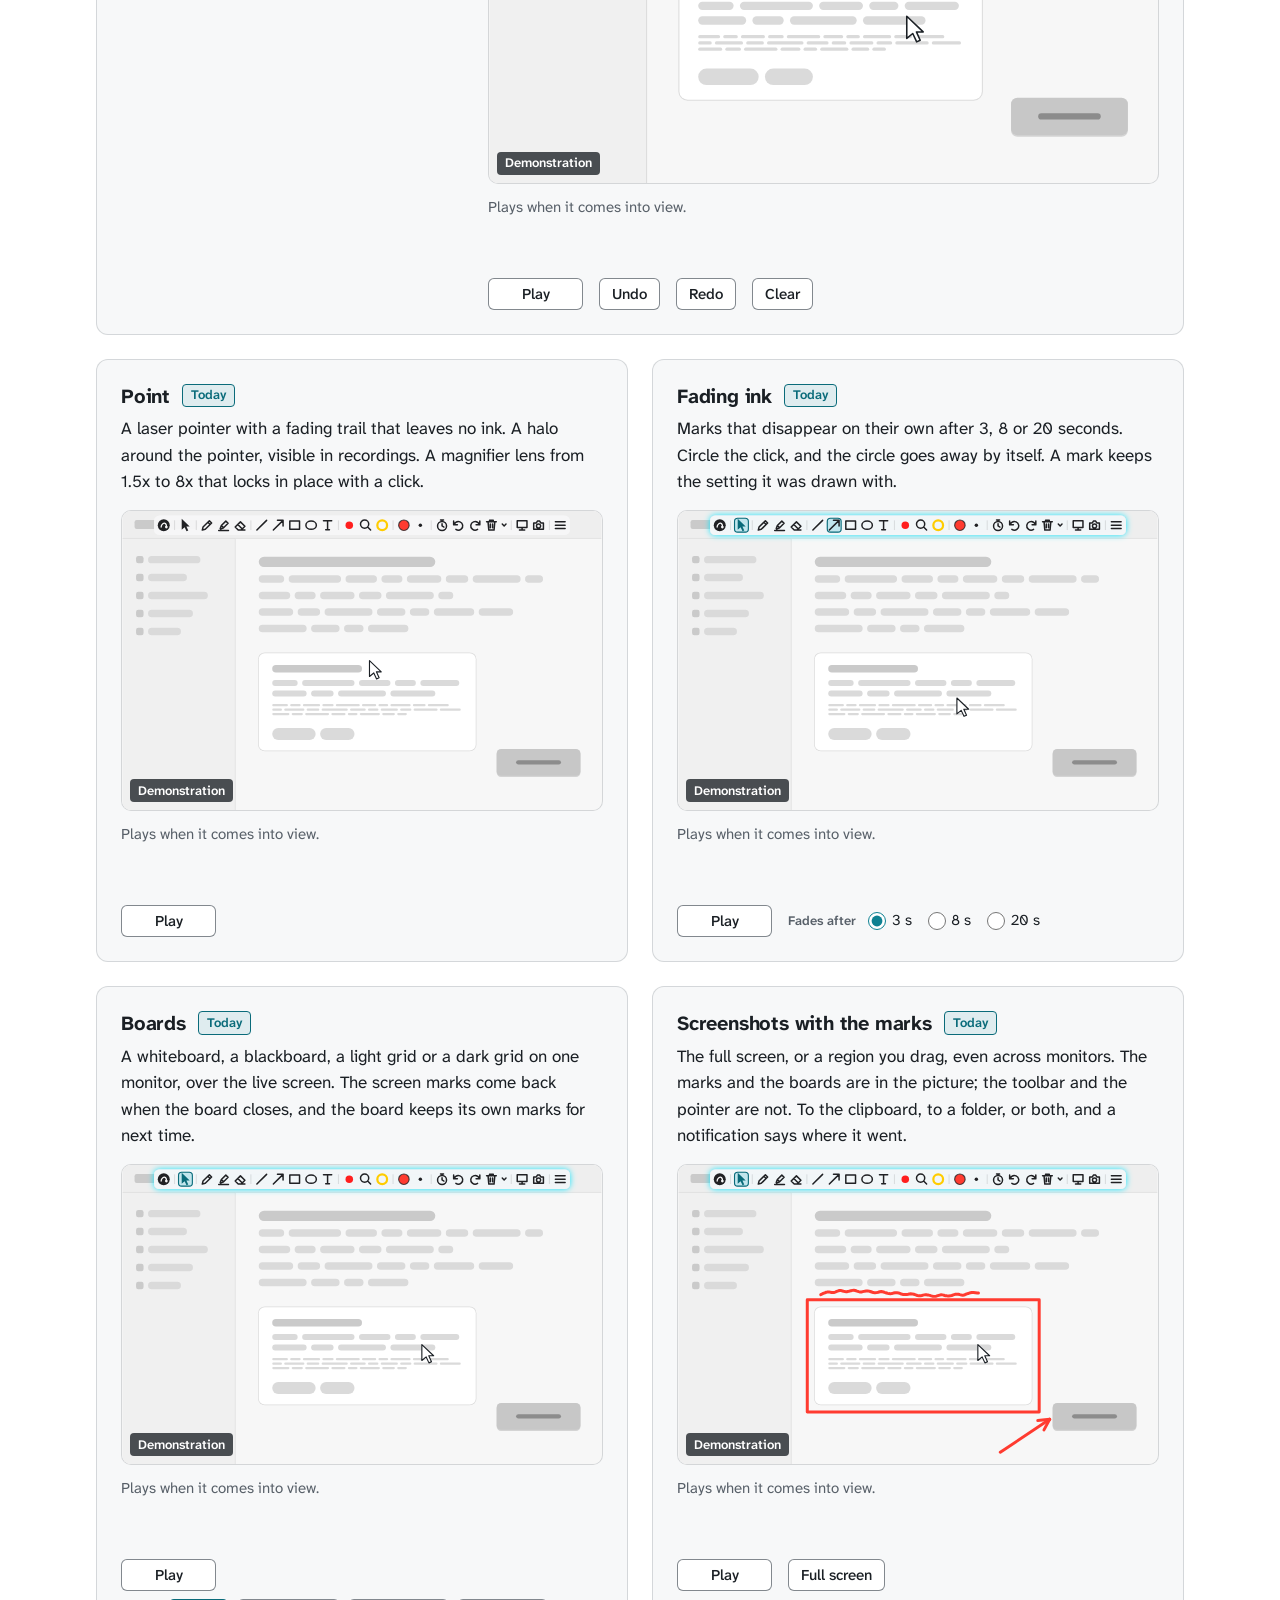
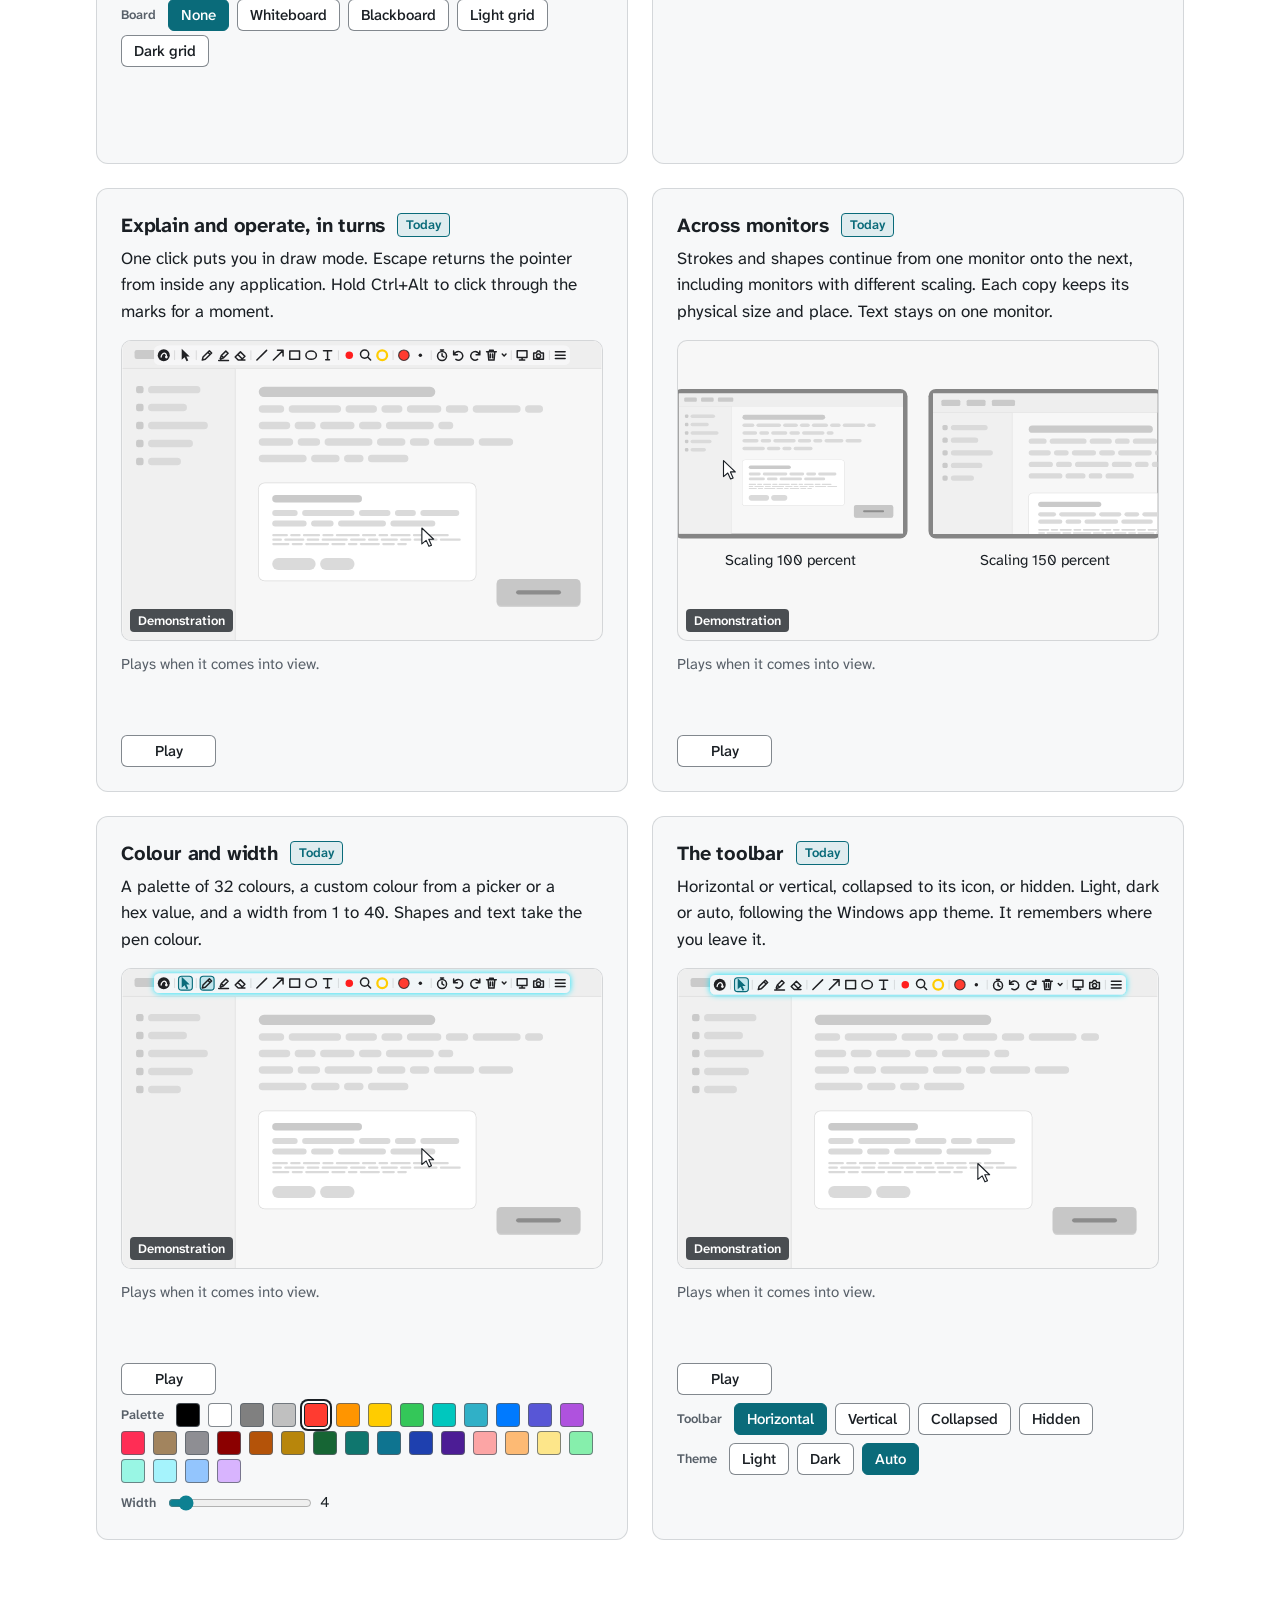
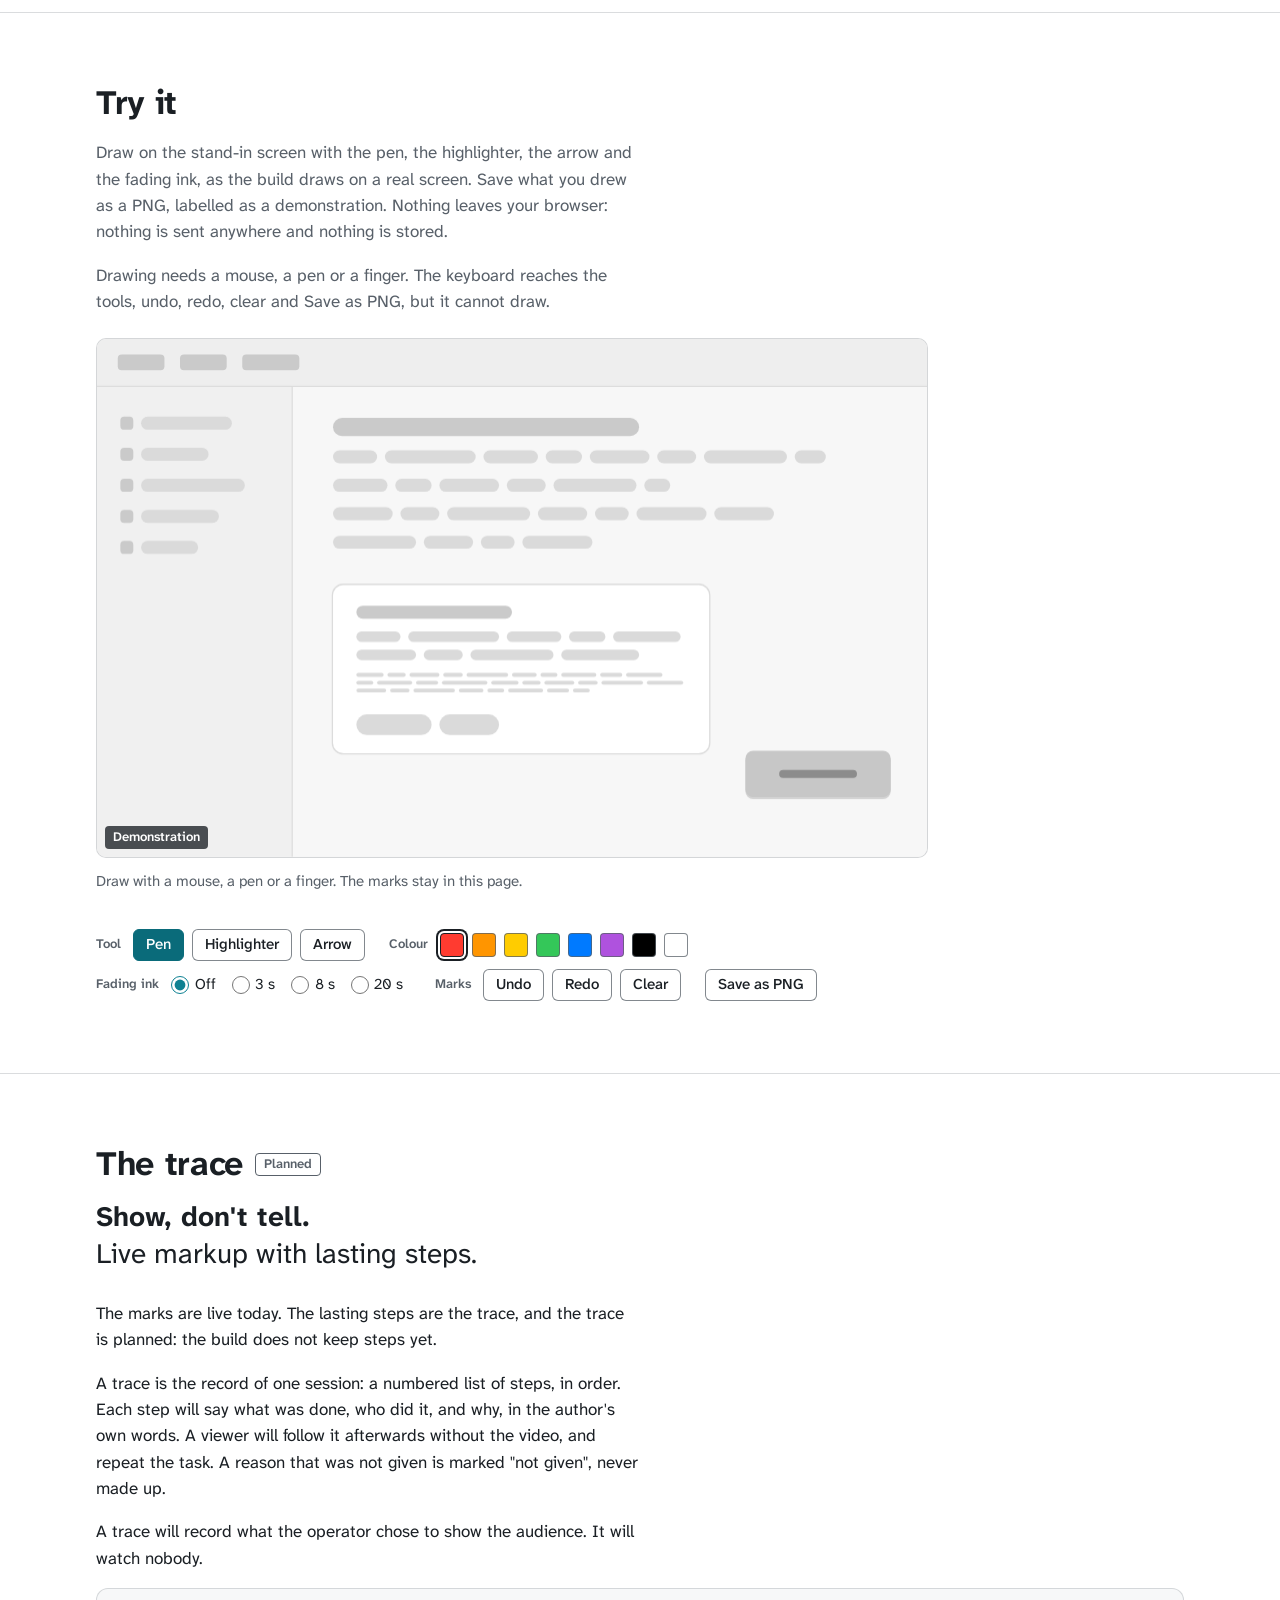
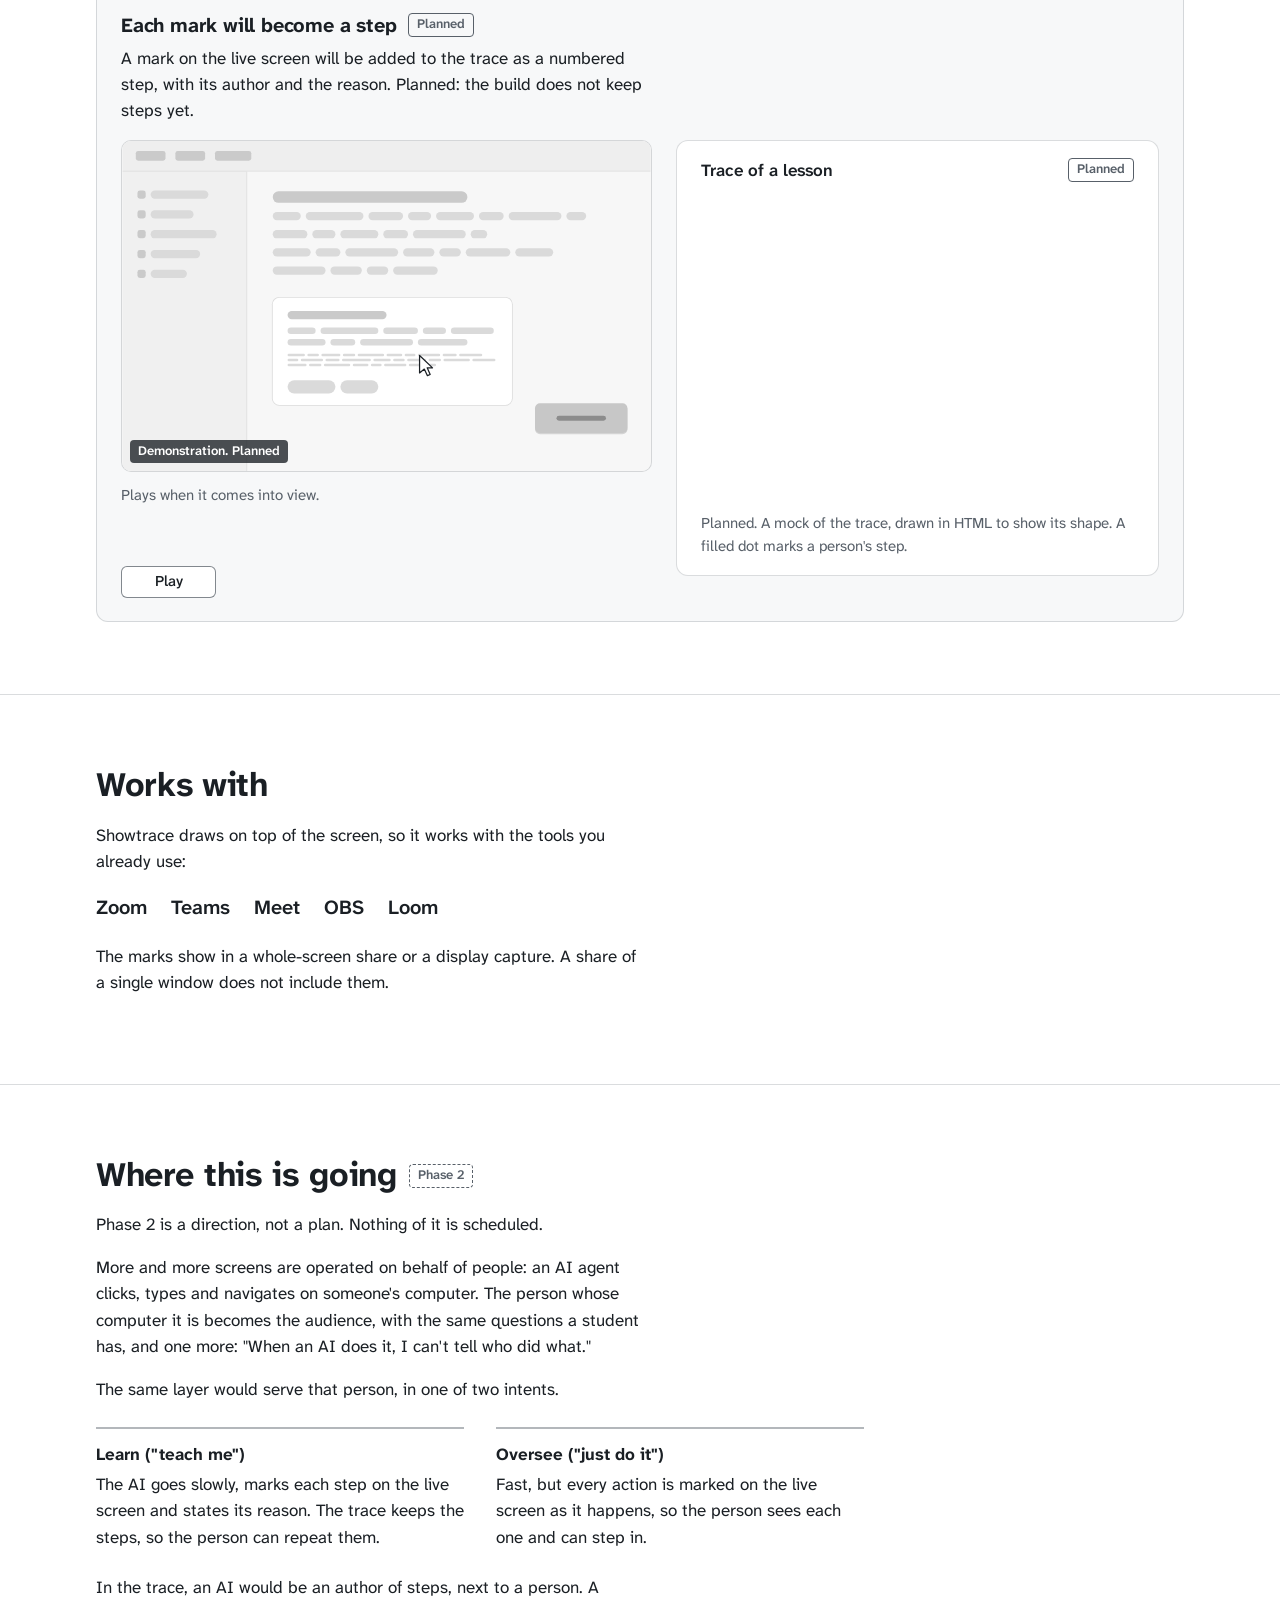
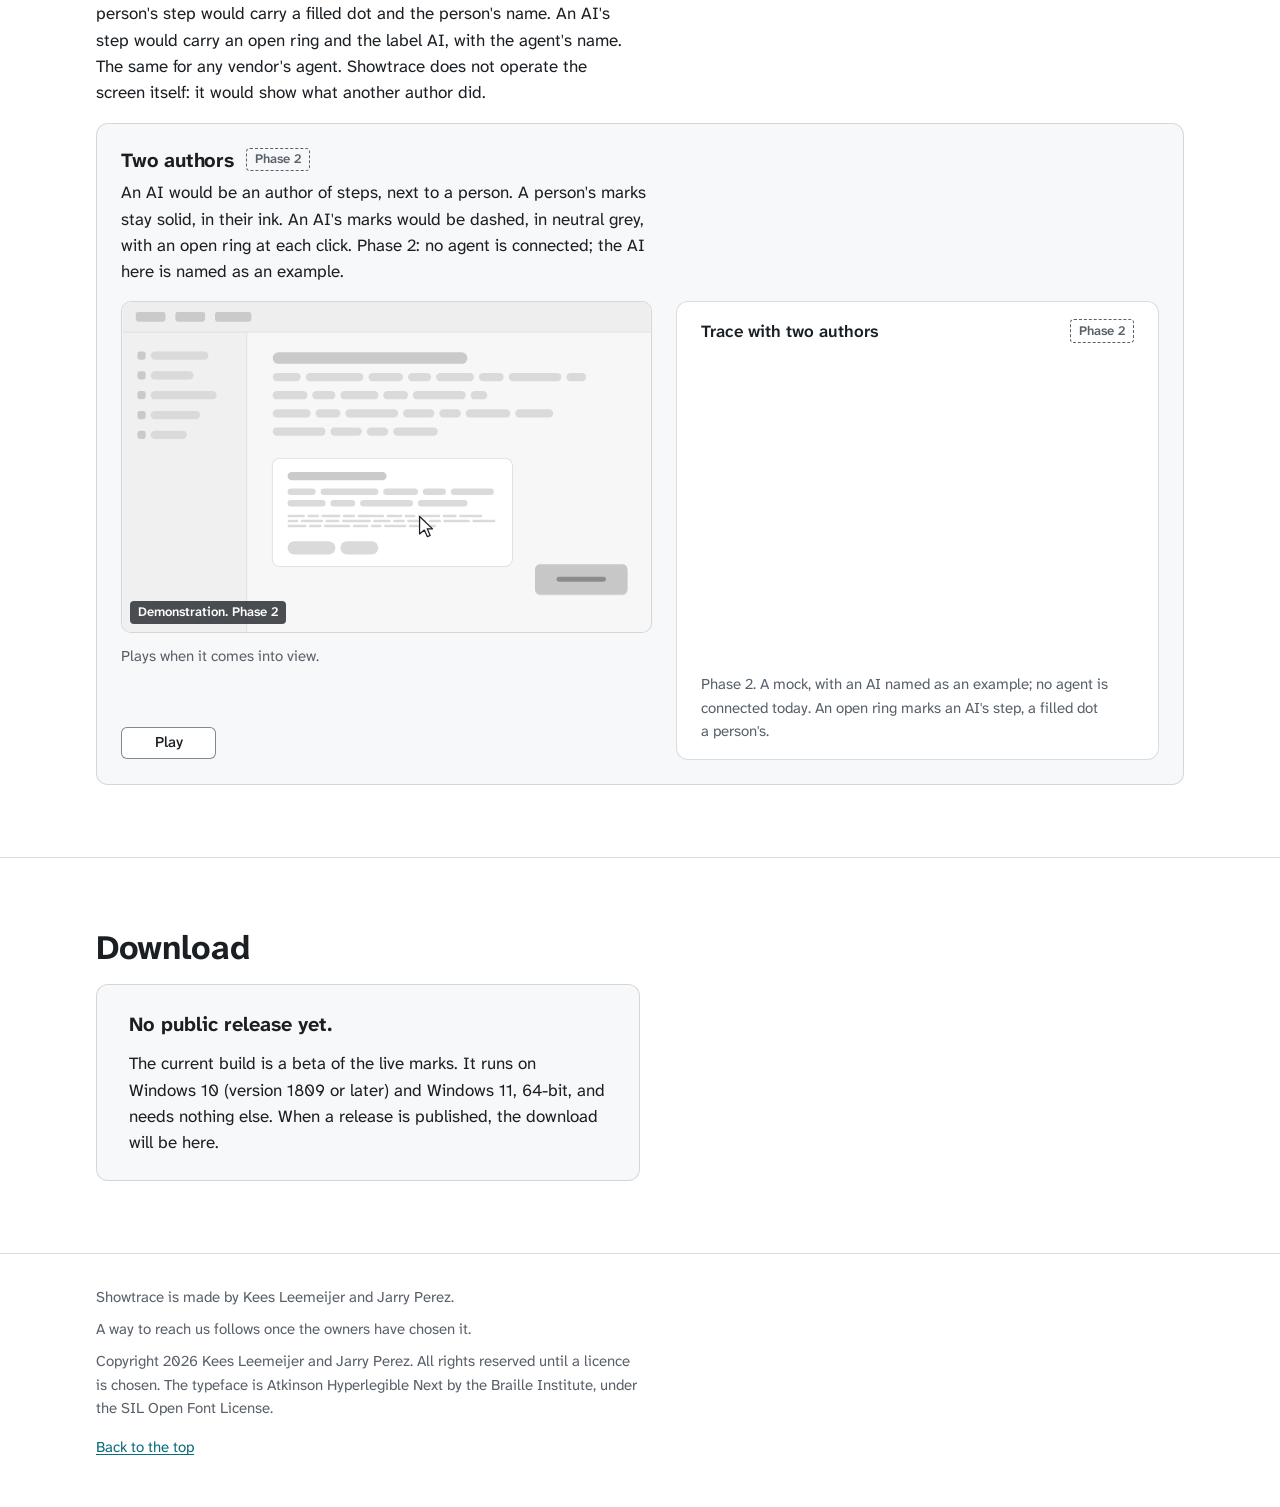
==== commit 0d722777: "docs(site): the planned trace and the AI author speak in the future The lead paragraphs of The trace" ====
--- a/site/index.html
+++ b/site/index.html
@@ -177,8 +177,8 @@
       <header class="section-head"><h2>The trace</h2><span class="status status-planned">Planned</span></header>
       <p class="tagline"><strong>Show, don't tell.</strong> Live markup with lasting steps.</p>
       <p>The marks are live today. The lasting steps are the trace, and the trace is planned: the build does not keep steps yet.</p>
-      <p>A trace is the record of one session: a numbered list of steps, in order. Each step says what was done, who did it, and why, in the author's own words. A viewer follows it afterwards without the video, and repeats the task. A reason that was not given is marked "not given", never made up.</p>
-      <p>A trace records what the operator chose to show the audience. It watches nobody.</p>
+      <p>A trace is the record of one session: a numbered list of steps, in order. Each step will say what was done, who did it, and why, in the author's own words. A viewer will follow it afterwards without the video, and repeat the task. A reason that was not given is marked "not given", never made up.</p>
+      <p>A trace will record what the operator chose to show the audience. It will watch nobody.</p>
 
       <article class="feature" data-demo="trace" data-rows="5,6,7,8,16" data-status="planned">
         <header class="feature-head"><h3>Each mark will become a step</h3><span class="status status-planned">Planned</span></header>
@@ -237,7 +237,7 @@
       <header class="section-head"><h2>Where this is going</h2><span class="status status-phase2">Phase 2</span></header>
       <p>Phase 2 is a direction, not a plan. Nothing of it is scheduled.</p>
       <p>More and more screens are operated on behalf of people: an AI agent clicks, types and navigates on someone's computer. The person whose computer it is becomes the audience, with the same questions a student has, and one more: "When an AI does it, I can't tell who did what."</p>
-      <p>The same layer serves that person, in one of two intents.</p>
+      <p>The same layer would serve that person, in one of two intents.</p>
       <dl class="intents">
         <div>
           <dt>Learn ("teach me")</dt>
@@ -248,7 +248,7 @@
           <dd>Fast, but every action is marked on the live screen as it happens, so the person sees each one and can step in.</dd>
         </div>
       </dl>
-      <p>In the trace, an AI is an author of steps, next to a person. A person's step carries a filled dot and the person's name. An AI's step carries an open ring and the label AI, with the agent's name. The same for any vendor's agent. Showtrace does not operate the screen itself: it shows what another author did.</p>
+      <p>In the trace, an AI would be an author of steps, next to a person. A person's step would carry a filled dot and the person's name. An AI's step would carry an open ring and the label AI, with the agent's name. The same for any vendor's agent. Showtrace does not operate the screen itself: it would show what another author did.</p>
 
       <article class="feature" data-demo="authors" data-rows="13" data-status="phase 2">
         <header class="feature-head"><h3>Two authors</h3><span class="status status-phase2">Phase 2</span></header>
--- a/site/styles.css
+++ b/site/styles.css
@@ -711,7 +711,7 @@
 [data-demo="boards"] .feature-demo { --demo-controls: 6.75rem; }
 [data-demo="colour"] .feature-demo { --demo-controls: 9.5rem; }
 [data-demo="toolbar"] .feature-demo { --demo-controls: 7rem; }
-[data-demo="capture"] .feature-demo { --demo-thumb: 7.5rem; }
+[data-demo="capture"] .feature-demo { --demo-thumb: 8.5rem; }
 
 @container demo (max-width: 29.99rem) {
   .feature-demo::after,
@@ -722,8 +722,6 @@
   [data-demo="colour"] .demo { --demo-controls: 11.25rem; }
   [data-demo="toolbar"] .feature-demo::after,
   [data-demo="toolbar"] .demo { --demo-controls: 9.25rem; }
-  [data-demo="capture"] .feature-demo::after,
-  [data-demo="capture"] .demo { --demo-thumb: 9.75rem; }
 }
 
 @container demo (max-width: 20.49rem) {
@@ -740,7 +738,7 @@
   [data-demo="toolbar"] .feature-demo::after,
   [data-demo="toolbar"] .demo { --demo-controls: 13.75rem; }
   [data-demo="capture"] .feature-demo::after,
-  [data-demo="capture"] .demo { --demo-thumb: 11.25rem; }
+  [data-demo="capture"] .demo { --demo-thumb: 10rem; }
 }
 
 @media (scripting: enabled) {
@@ -1183,8 +1181,10 @@
   border-top: 0;
 }
 
+/* A step not yet added keeps its space, so that the card does not grow while the play adds the steps; a screen reader
+   skips it until it shows. */
 .step-hidden {
-  display: none;
+  visibility: hidden;
 }
 
 .step-n {
@@ -1204,6 +1204,7 @@
   display: inline-flex;
   align-items: center;
   gap: var(--space-2);
+  min-height: 1.5rem;
   color: var(--text-soft);
 }
 
@@ -1224,10 +1225,14 @@
   font-size: var(--text-s);
 }
 
+/* Without the script the author's mark is a plain dot or ring, 10 px. The script puts the step mark (1.5rem, its dot at
+   the right) in its place: the row's height and the dot's left edge are the same in both, so nothing moves when it
+   mounts. */
 .dot,
 .ring {
   width: 10px;
   height: 10px;
+  margin-left: calc(1.5rem - 10px);
   border-radius: 50%;
   flex: none;
 }
@@ -1241,7 +1246,8 @@
   background: transparent;
 }
 
-/* A step being added: the stroke draws itself and ends in the author's dot or ring. */
+/* A step being added: the stroke draws itself and ends in the author's dot or ring, 10 px across as in the mock
+   without the script. At the default text size one grid unit is one pixel. */
 .step-mark {
   width: 1.5rem;
   height: 1.5rem;
@@ -1501,6 +1507,7 @@
   .quotes li,
   .intents > div,
   .download-box,
+  .sandbox,
   .demo {
     break-inside: avoid;
   }
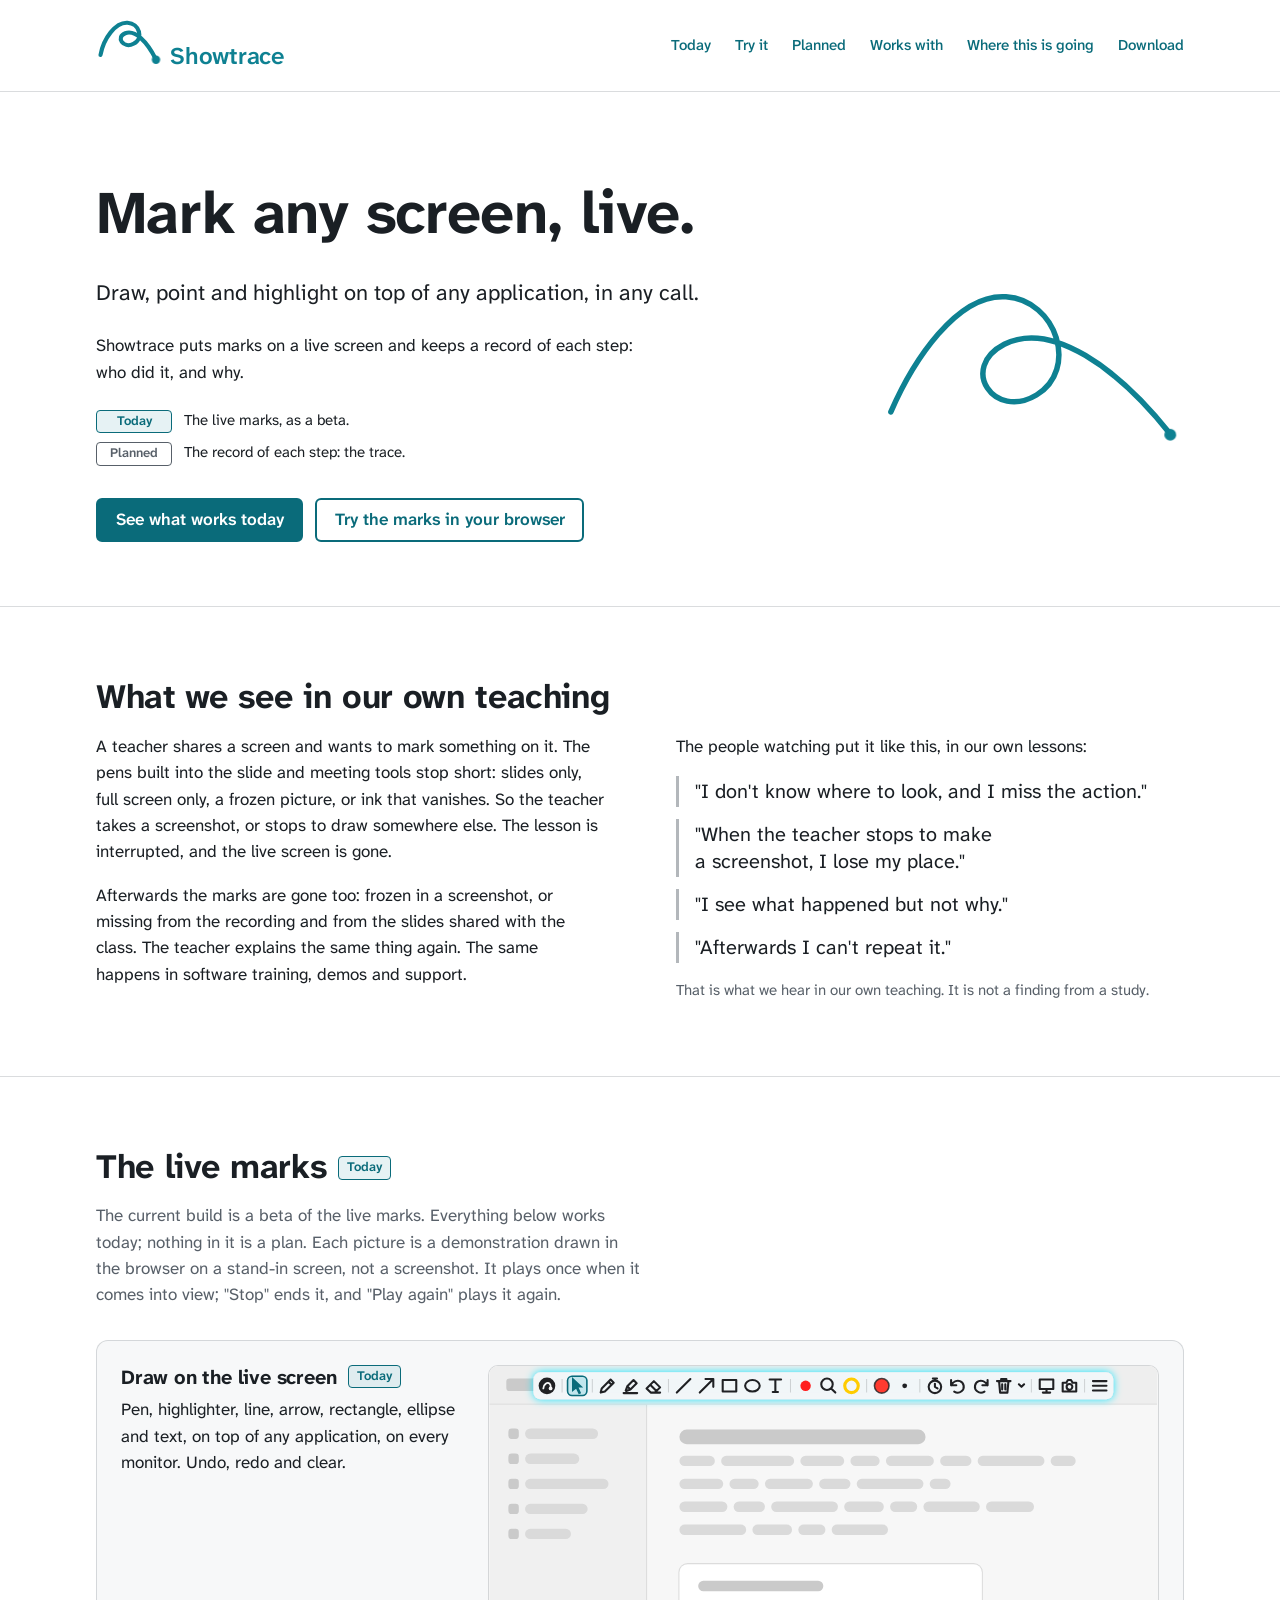
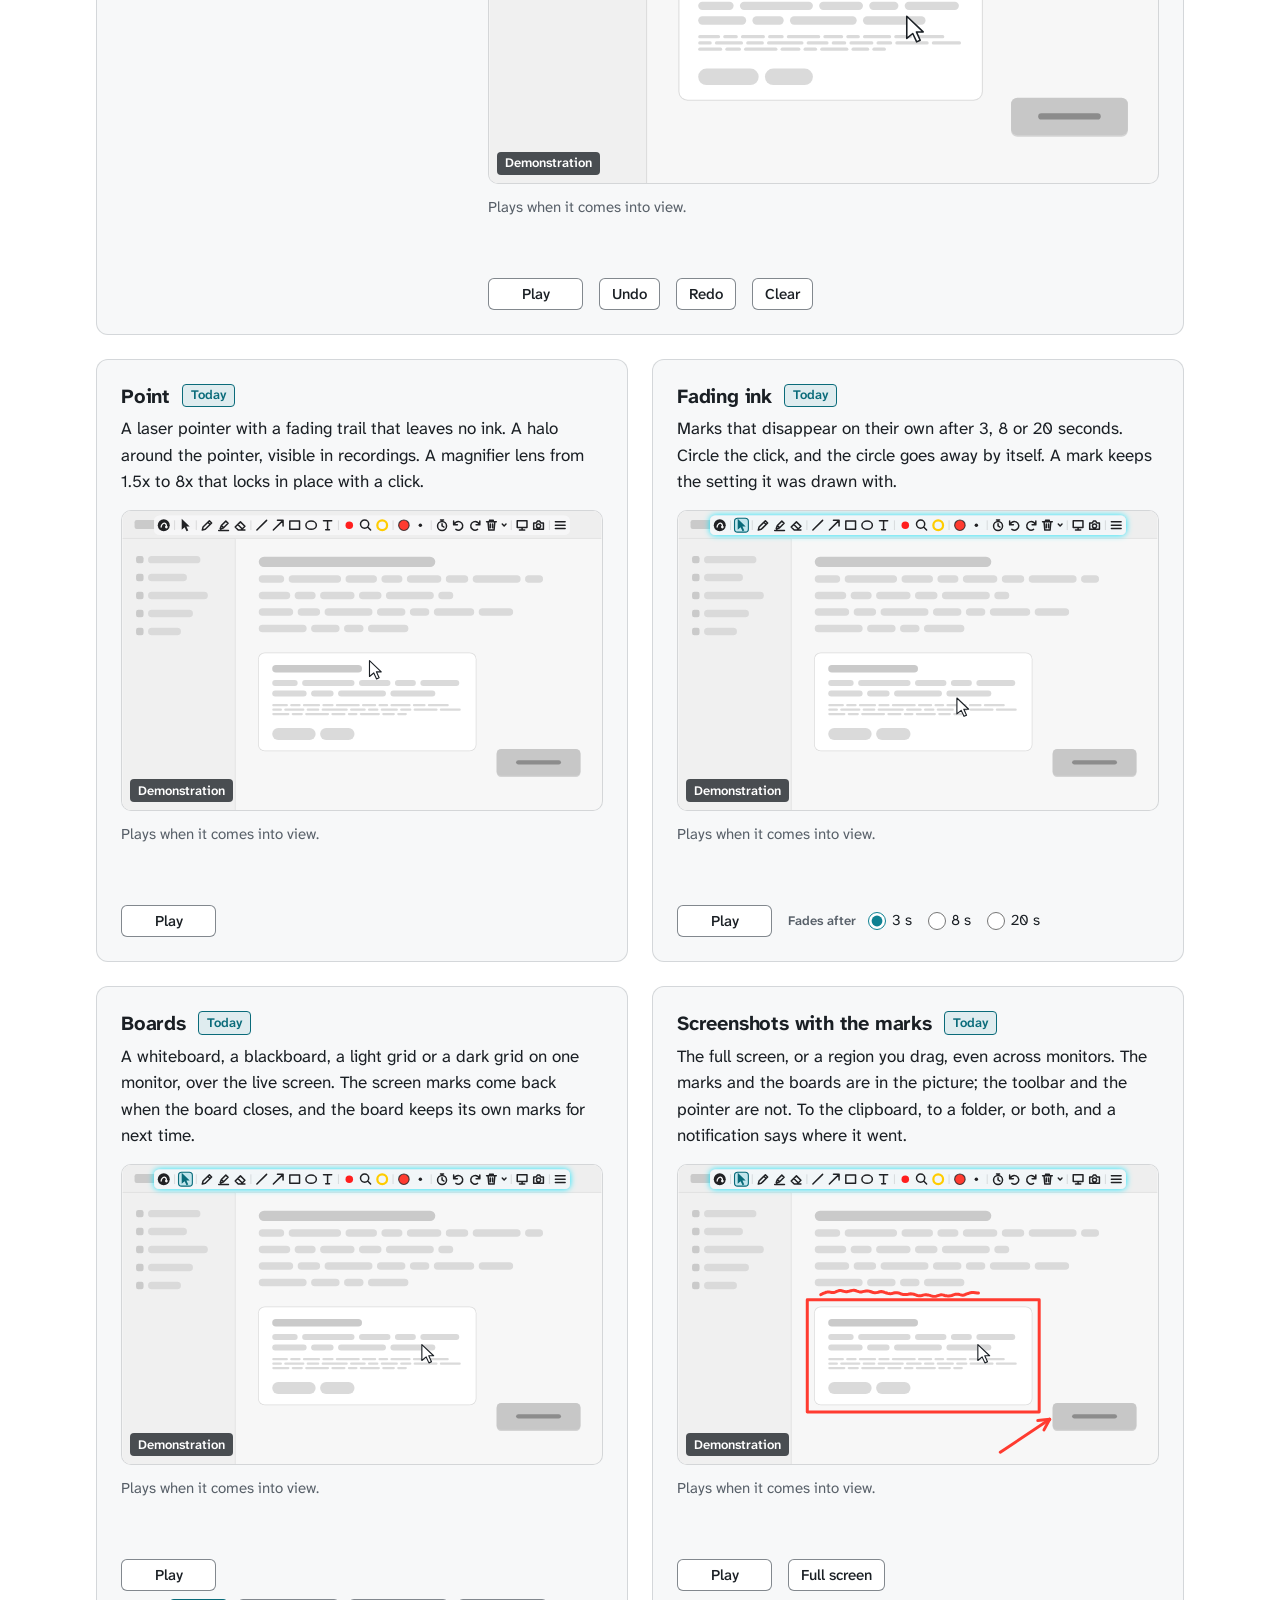
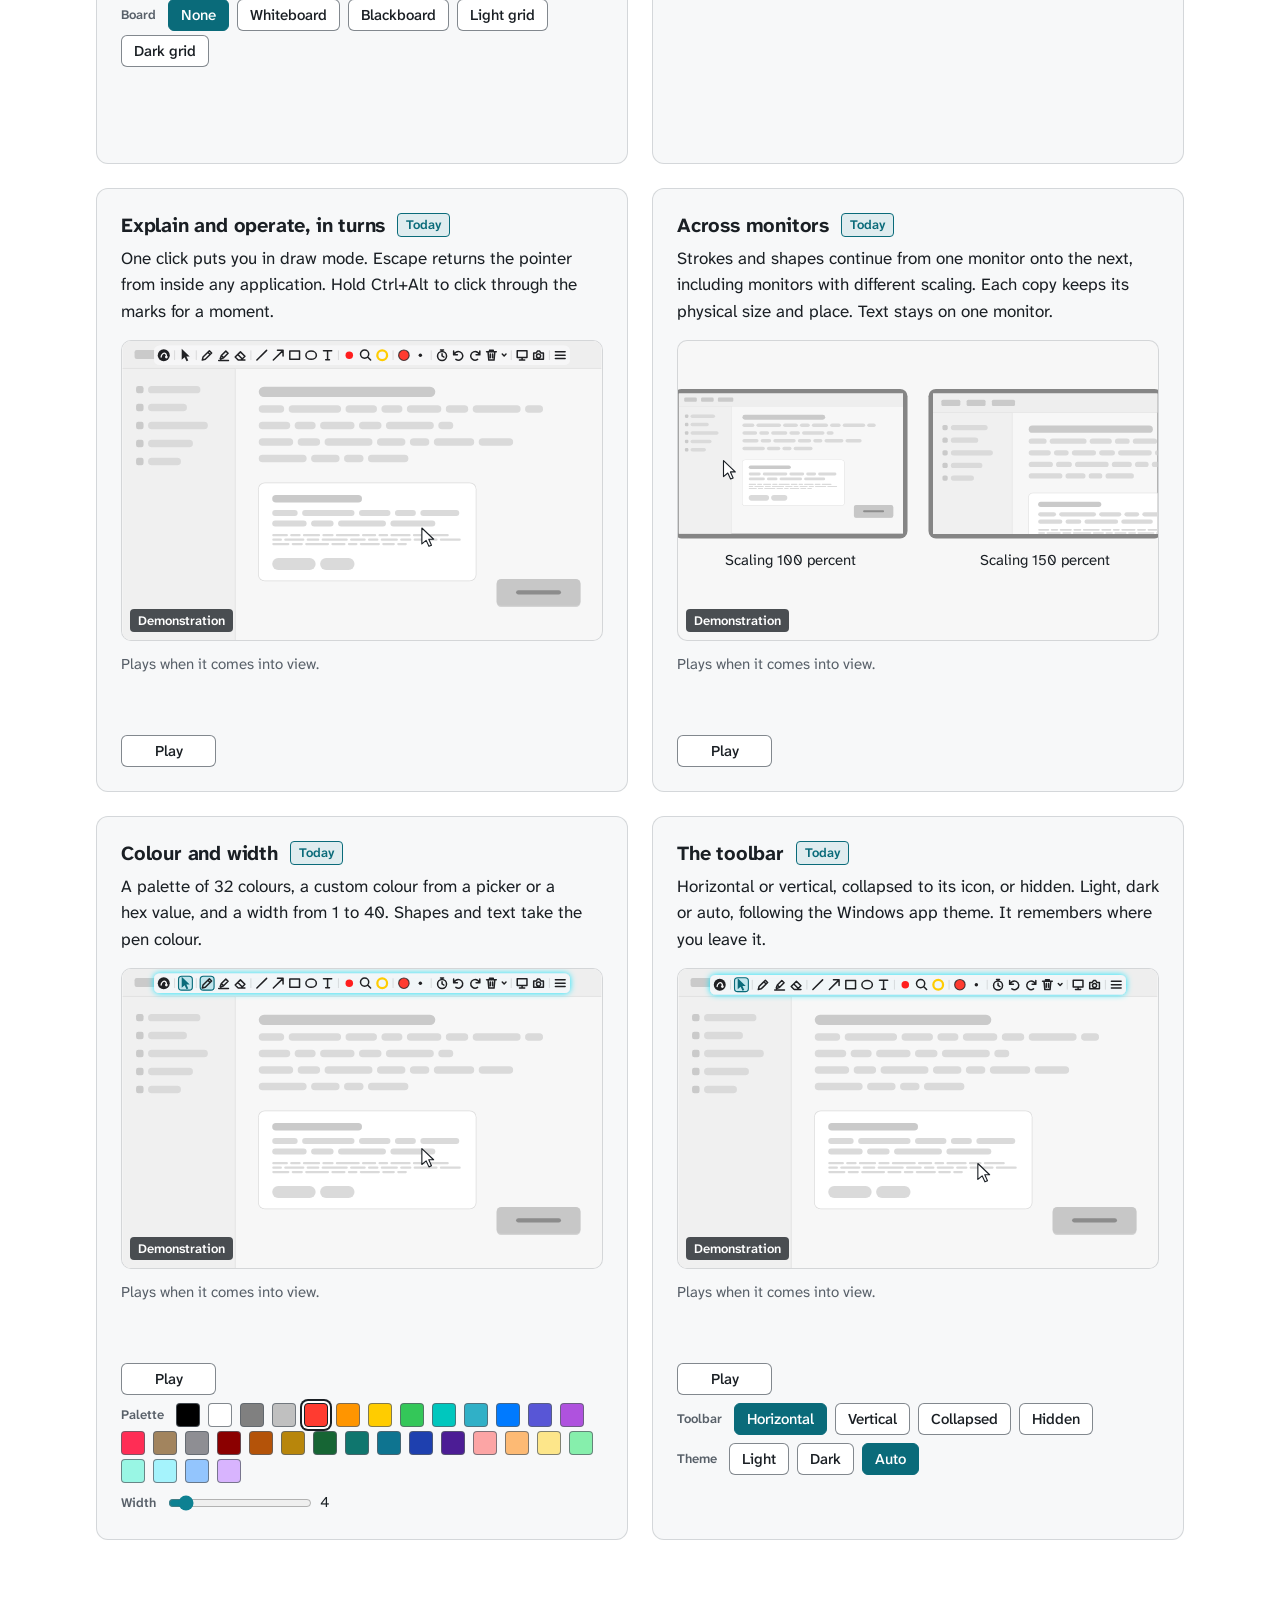
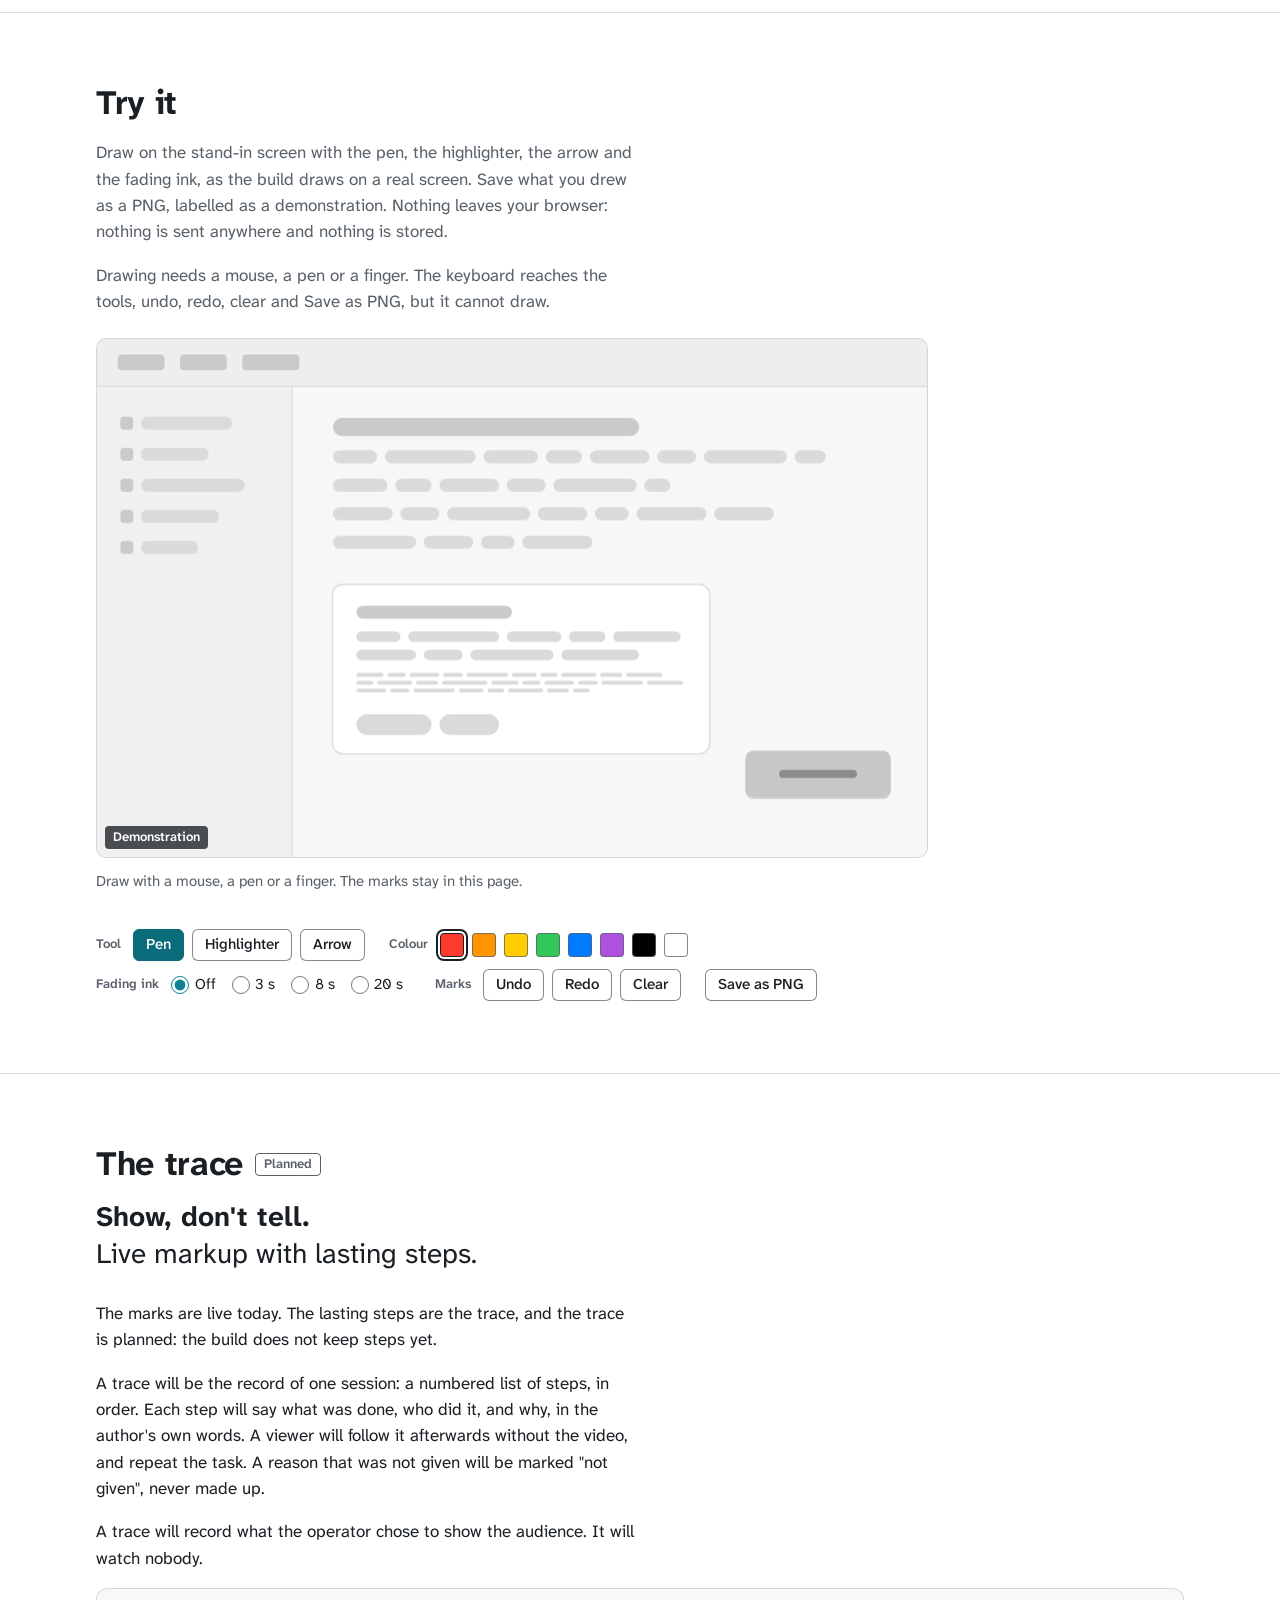
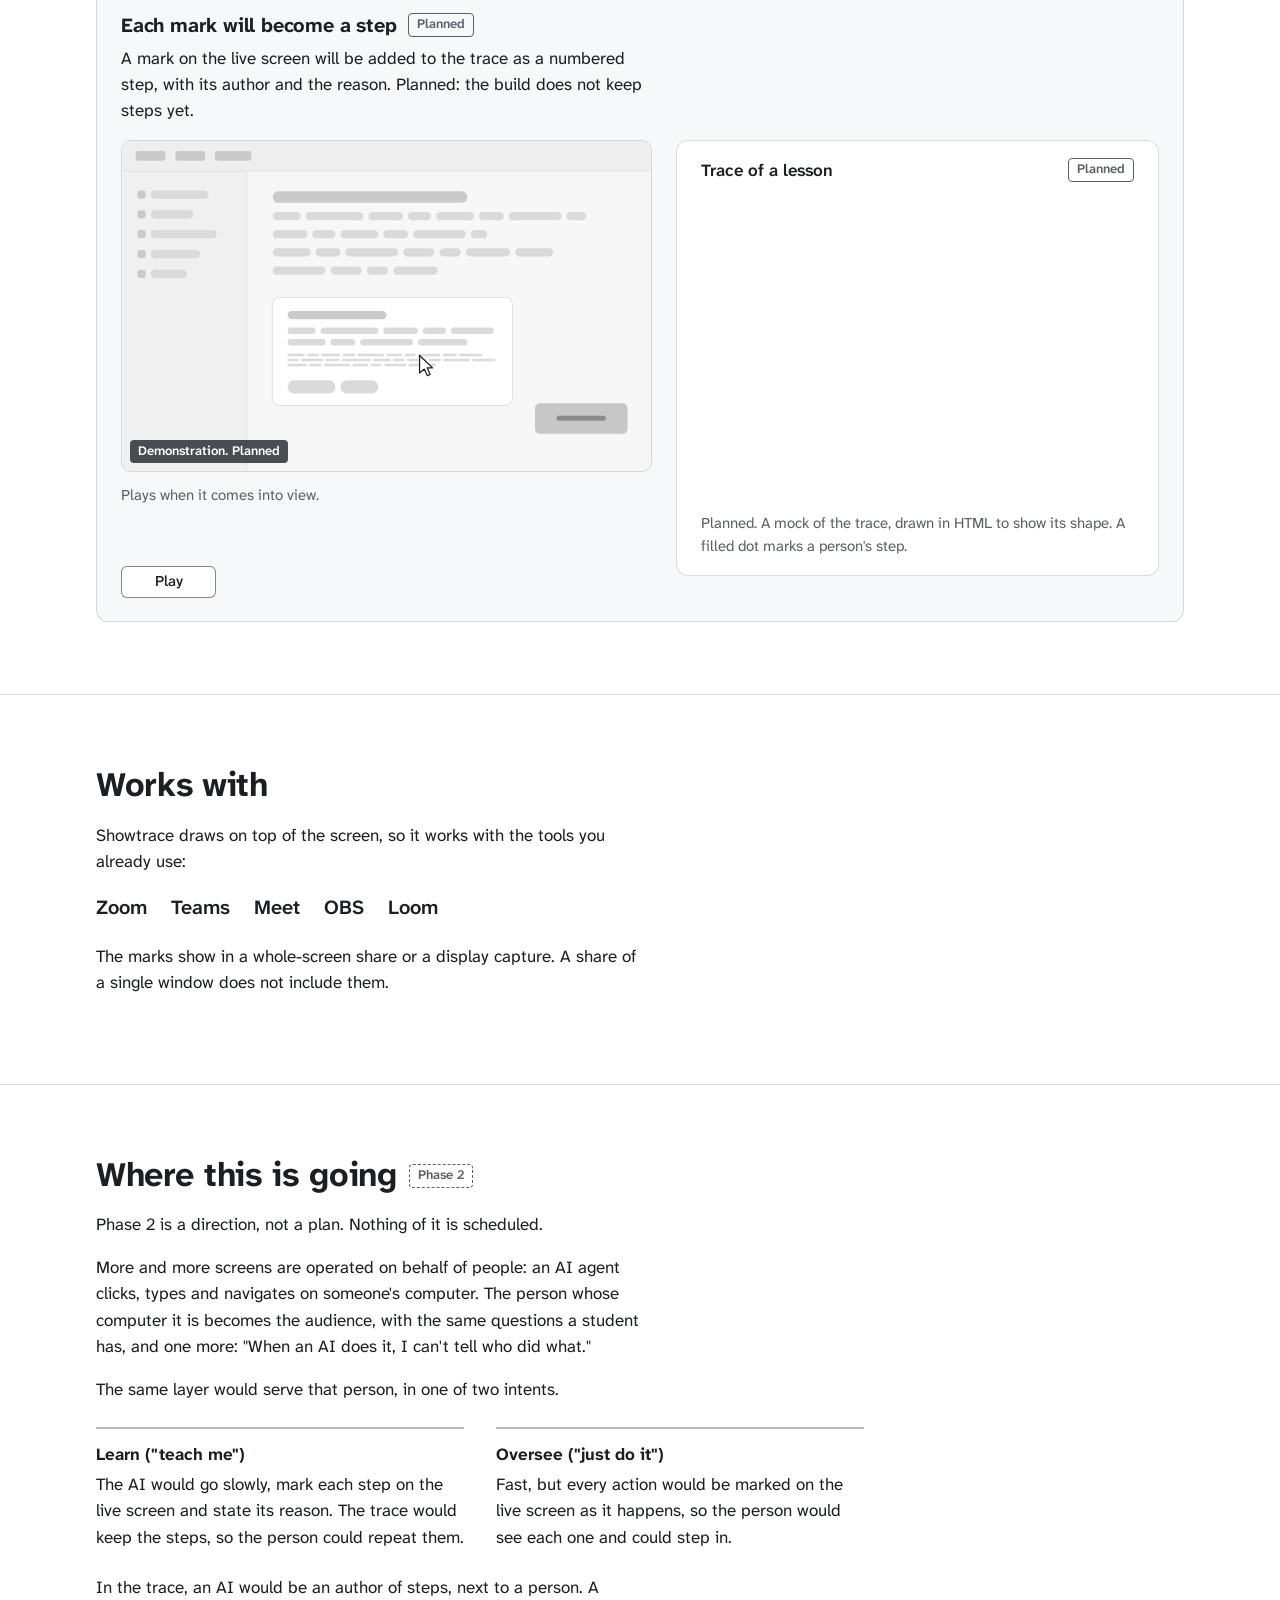
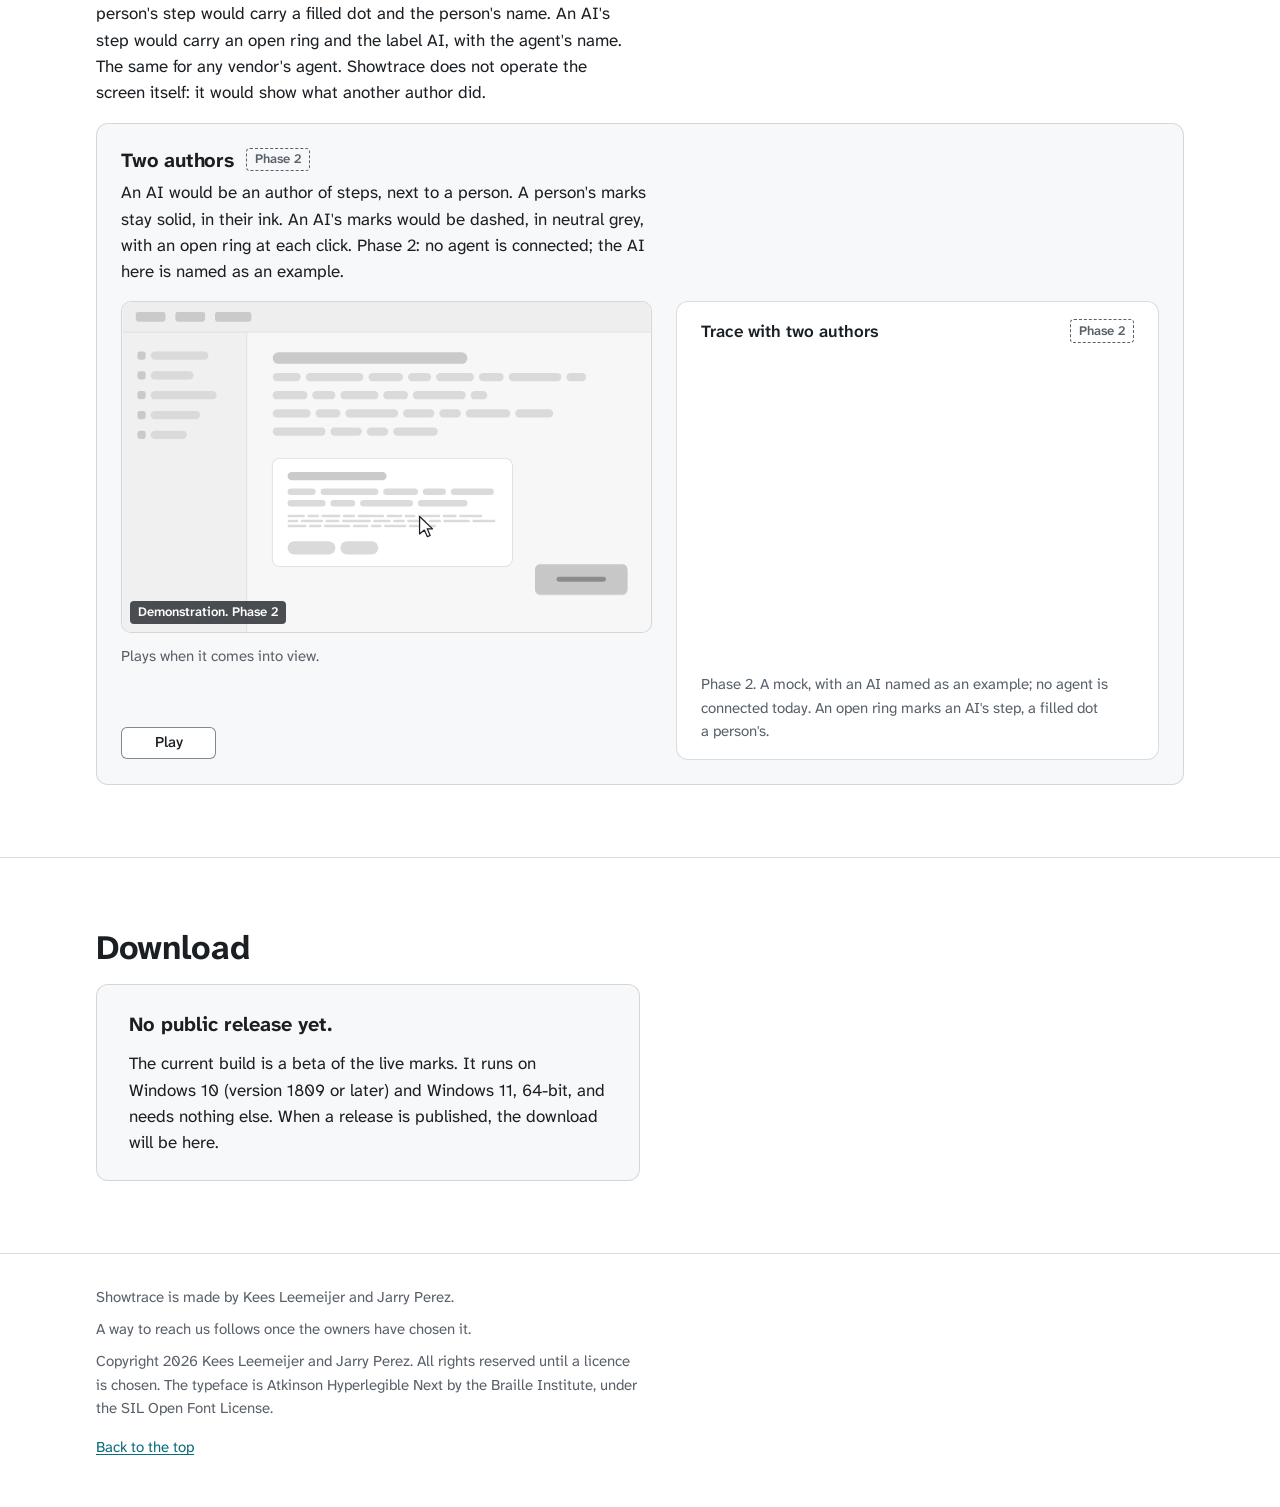
==== commit 70937e3e: "docs(site): the planned trace and the phase 2 intents in the future tense Four sentences described t" ====
--- a/site/index.html
+++ b/site/index.html
@@ -177,7 +177,7 @@
       <header class="section-head"><h2>The trace</h2><span class="status status-planned">Planned</span></header>
       <p class="tagline"><strong>Show, don't tell.</strong> Live markup with lasting steps.</p>
       <p>The marks are live today. The lasting steps are the trace, and the trace is planned: the build does not keep steps yet.</p>
-      <p>A trace is the record of one session: a numbered list of steps, in order. Each step will say what was done, who did it, and why, in the author's own words. A viewer will follow it afterwards without the video, and repeat the task. A reason that was not given is marked "not given", never made up.</p>
+      <p>A trace will be the record of one session: a numbered list of steps, in order. Each step will say what was done, who did it, and why, in the author's own words. A viewer will follow it afterwards without the video, and repeat the task. A reason that was not given will be marked "not given", never made up.</p>
       <p>A trace will record what the operator chose to show the audience. It will watch nobody.</p>
 
       <article class="feature" data-demo="trace" data-rows="5,6,7,8,16" data-status="planned">
@@ -241,11 +241,11 @@
       <dl class="intents">
         <div>
           <dt>Learn ("teach me")</dt>
-          <dd>The AI goes slowly, marks each step on the live screen and states its reason. The trace keeps the steps, so the person can repeat them.</dd>
+          <dd>The AI would go slowly, mark each step on the live screen and state its reason. The trace would keep the steps, so the person could repeat them.</dd>
         </div>
         <div>
           <dt>Oversee ("just do it")</dt>
-          <dd>Fast, but every action is marked on the live screen as it happens, so the person sees each one and can step in.</dd>
+          <dd>Fast, but every action would be marked on the live screen as it happens, so the person would see each one and could step in.</dd>
         </div>
       </dl>
       <p>In the trace, an AI would be an author of steps, next to a person. A person's step would carry a filled dot and the person's name. An AI's step would carry an open ring and the label AI, with the agent's name. The same for any vendor's agent. Showtrace does not operate the screen itself: it would show what another author did.</p>
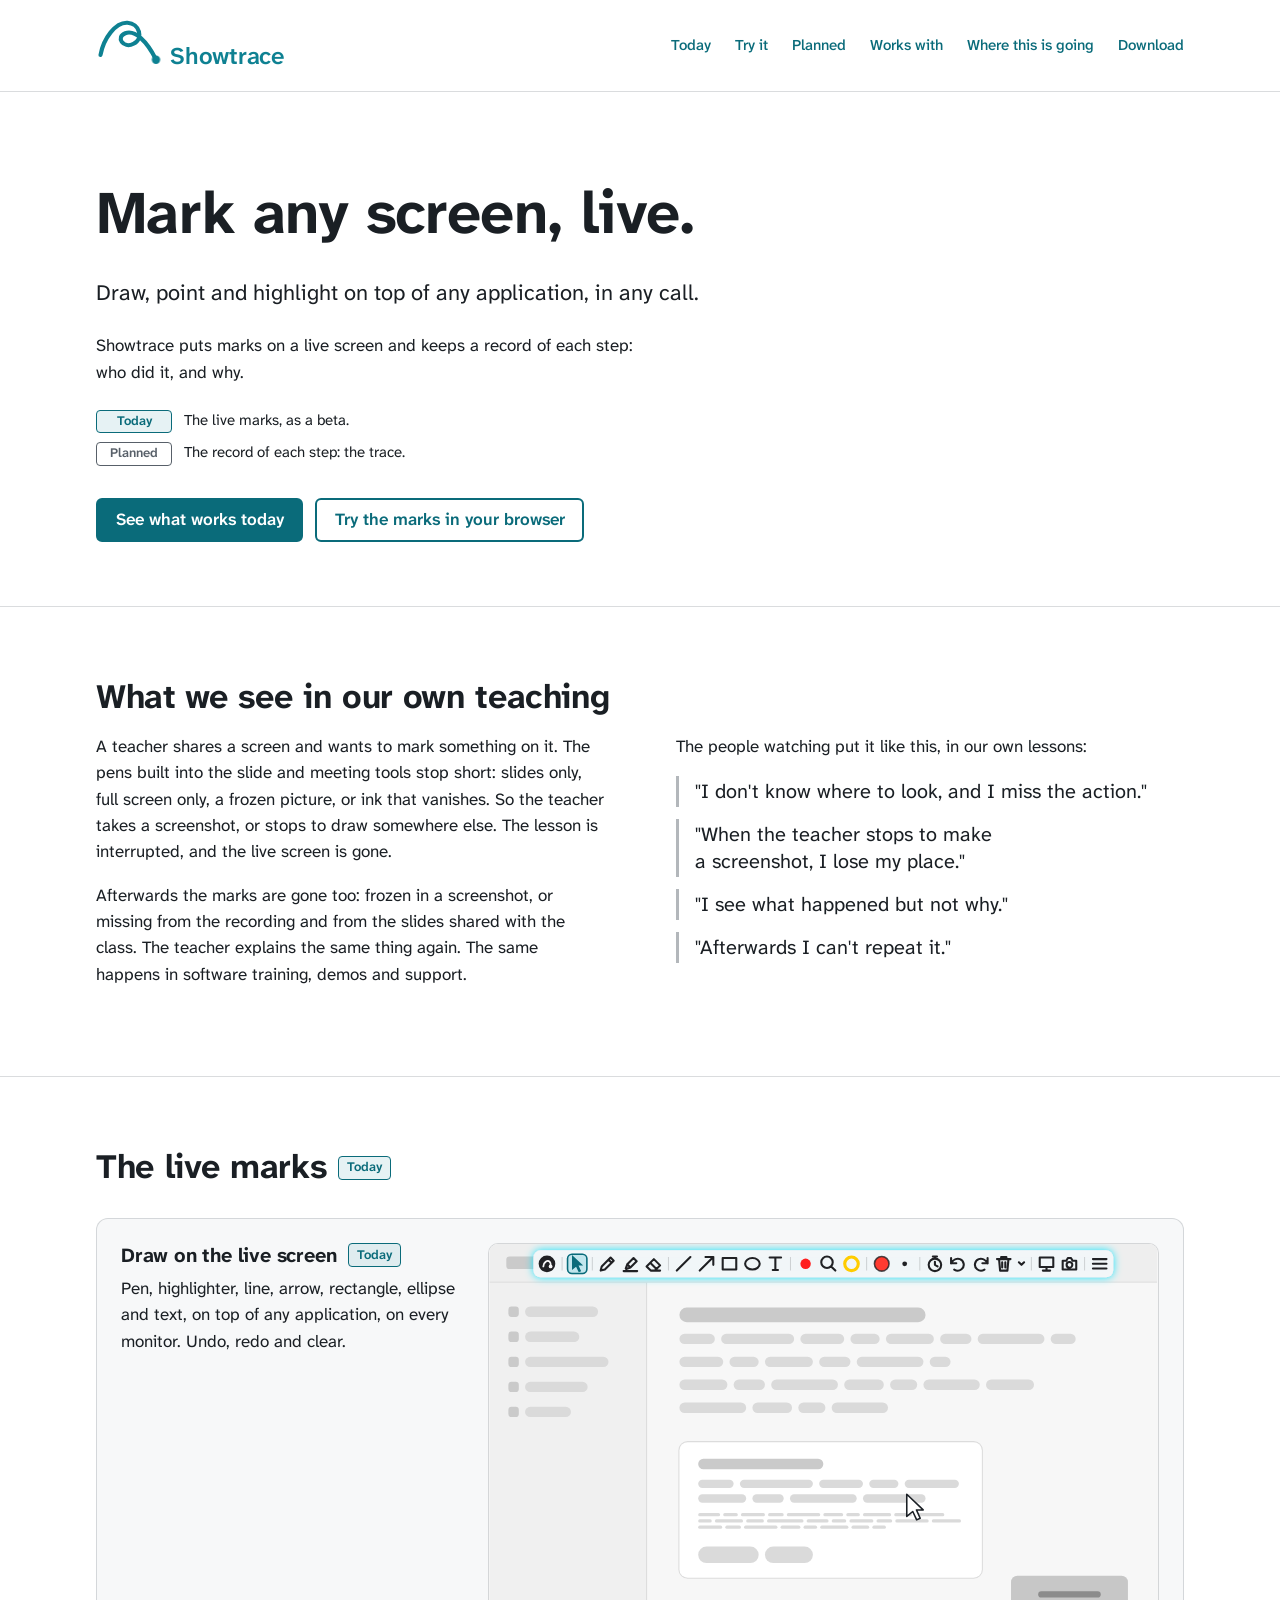
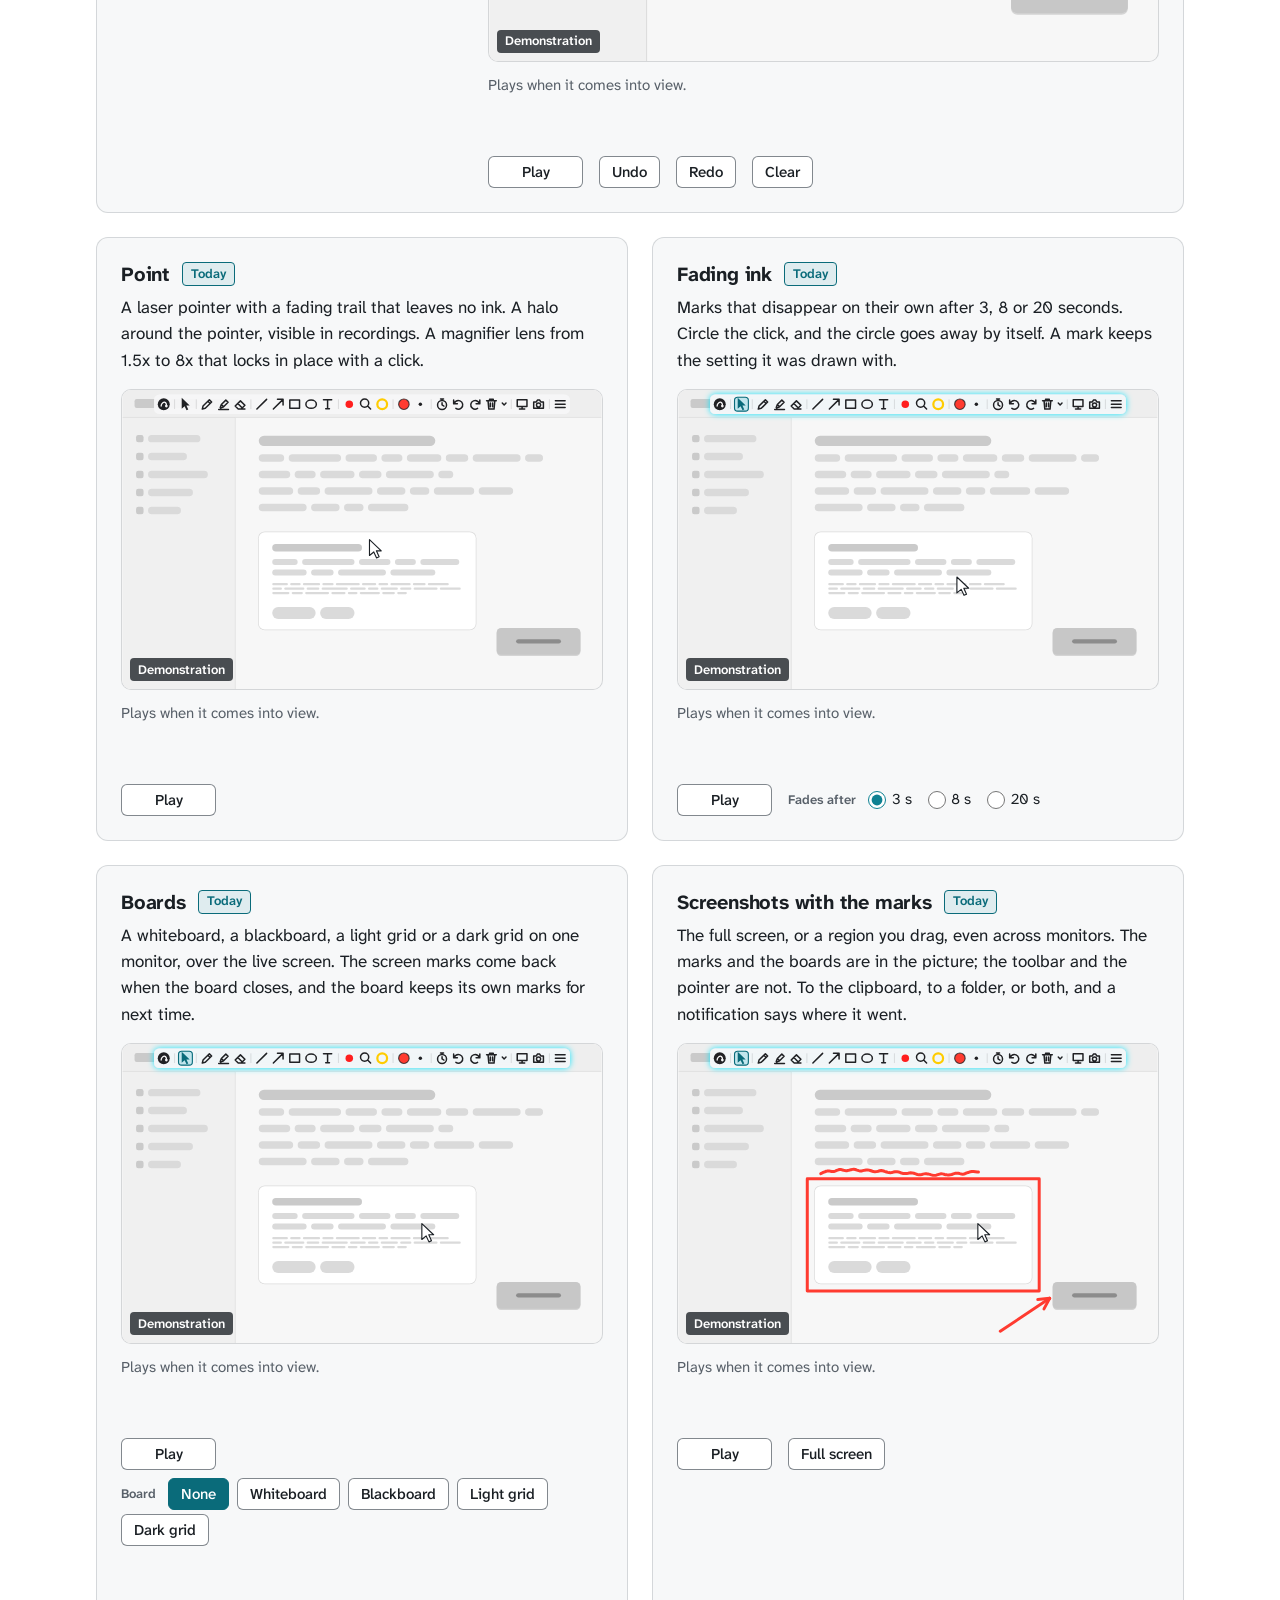
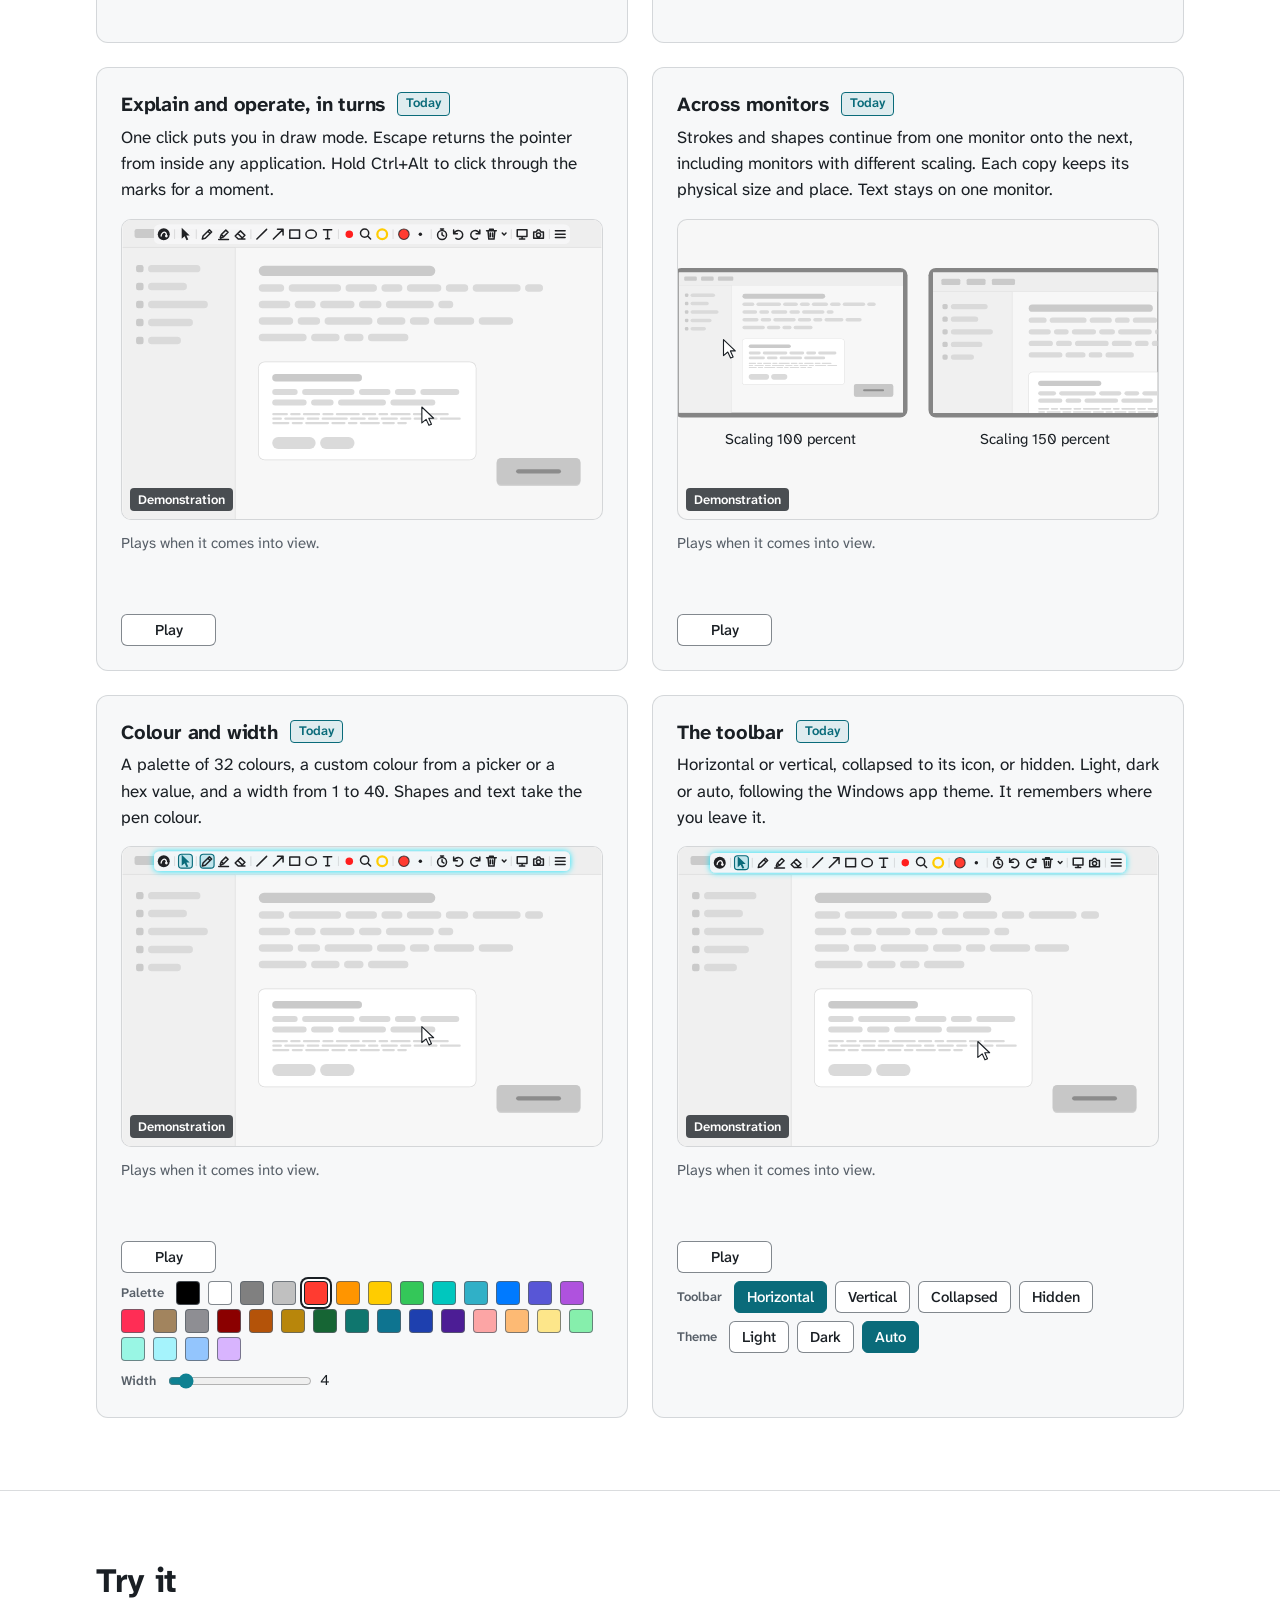
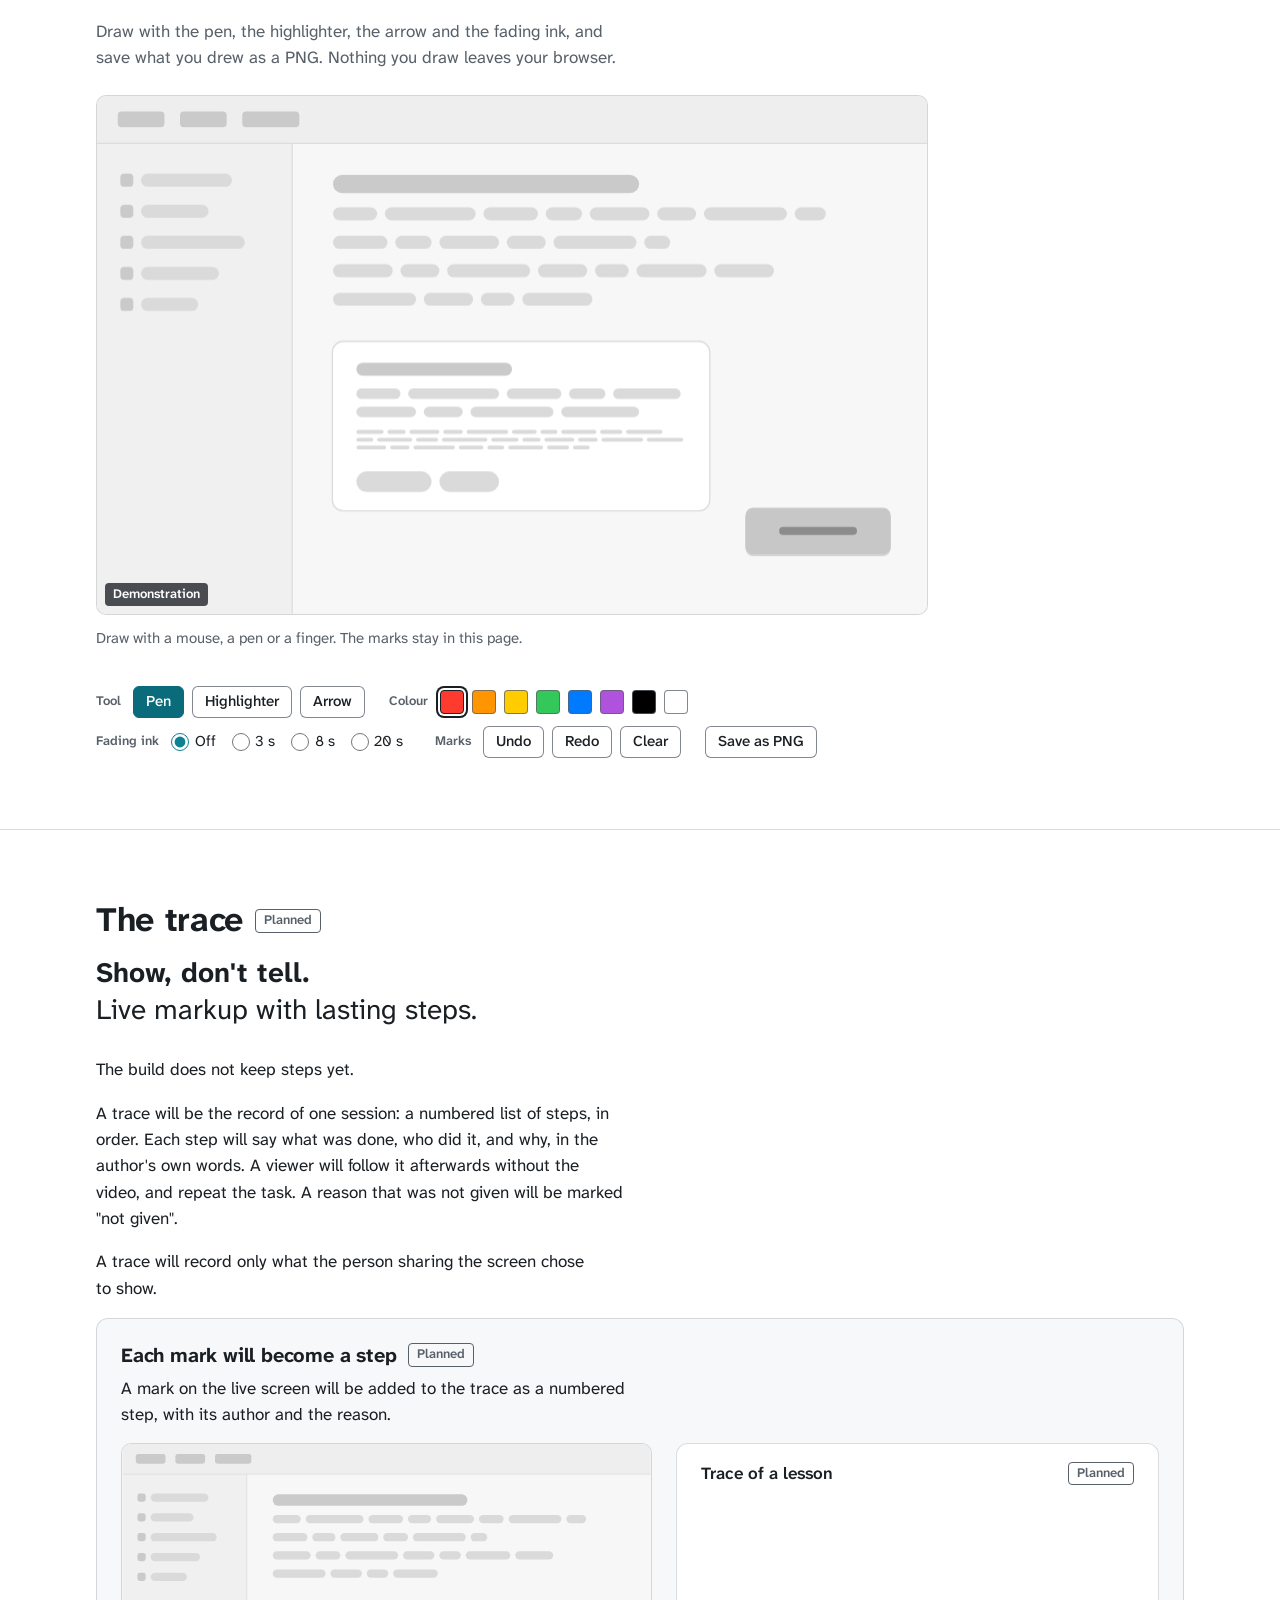
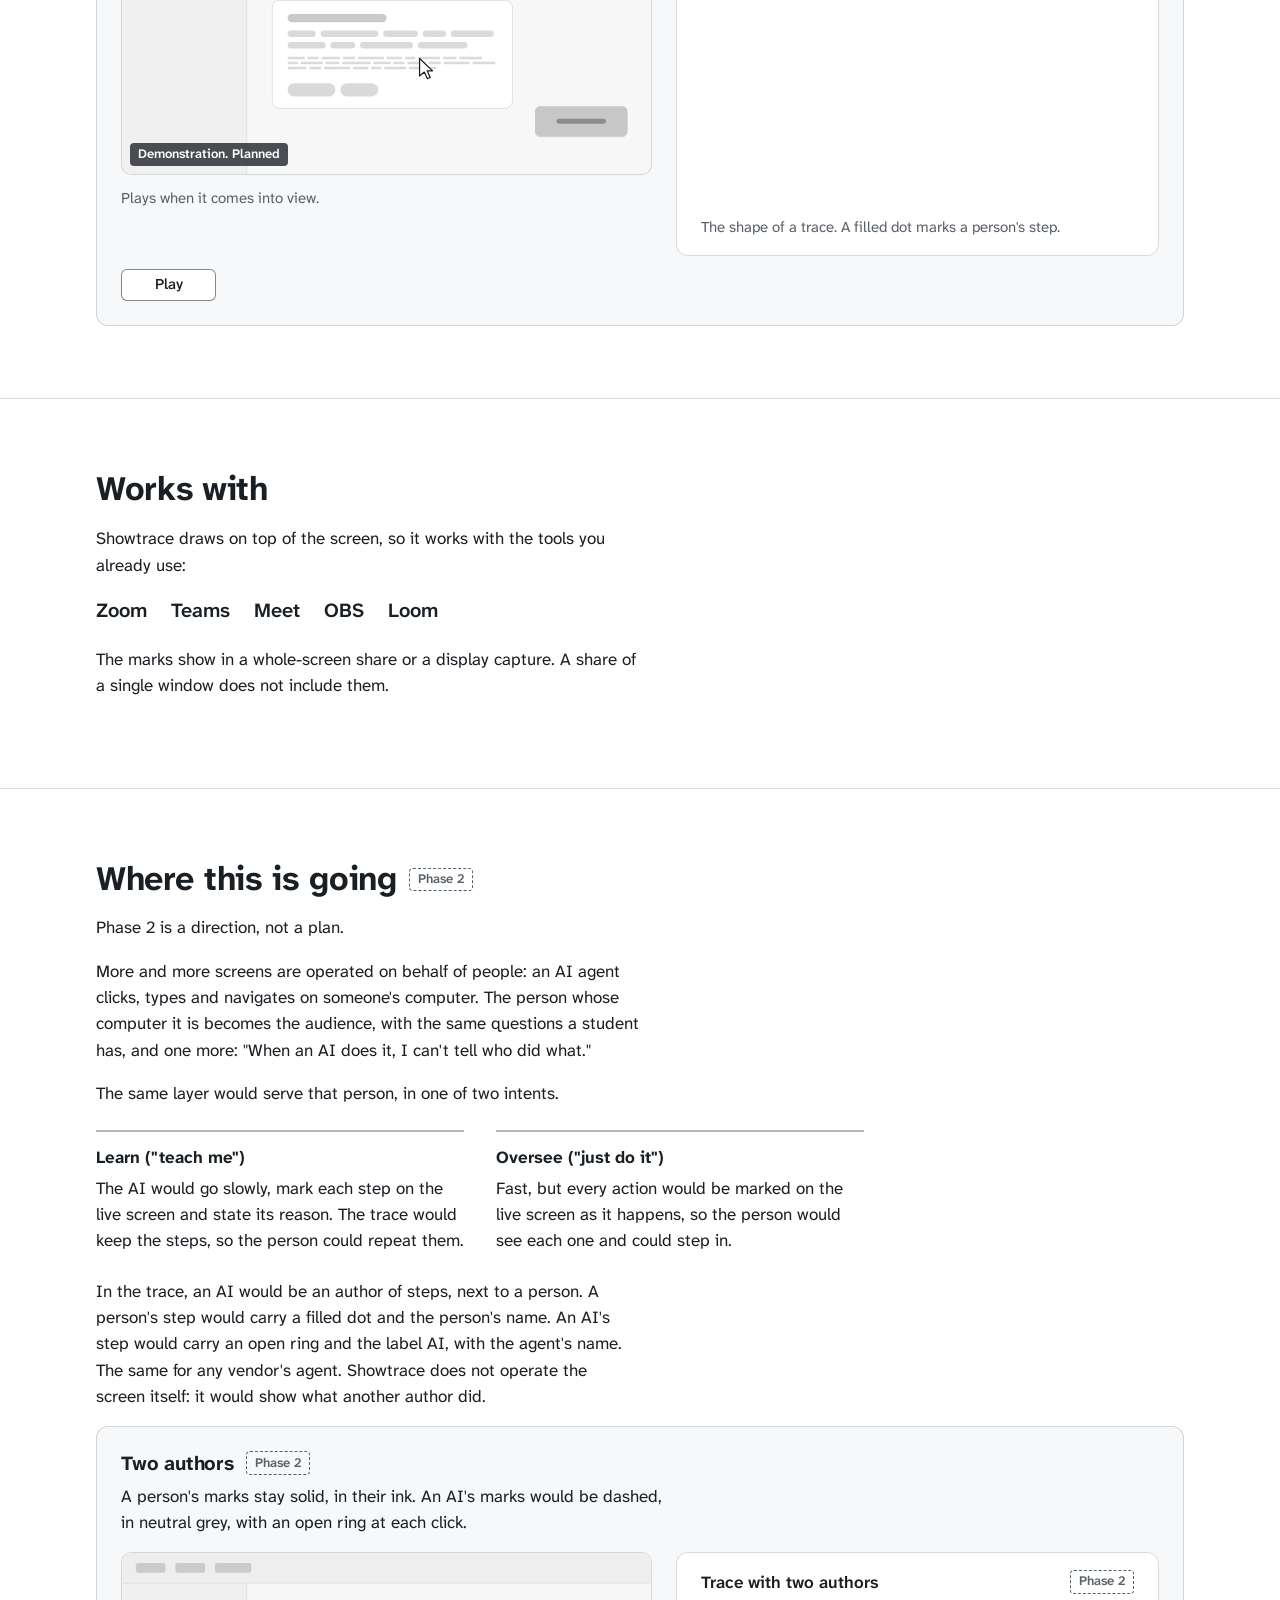
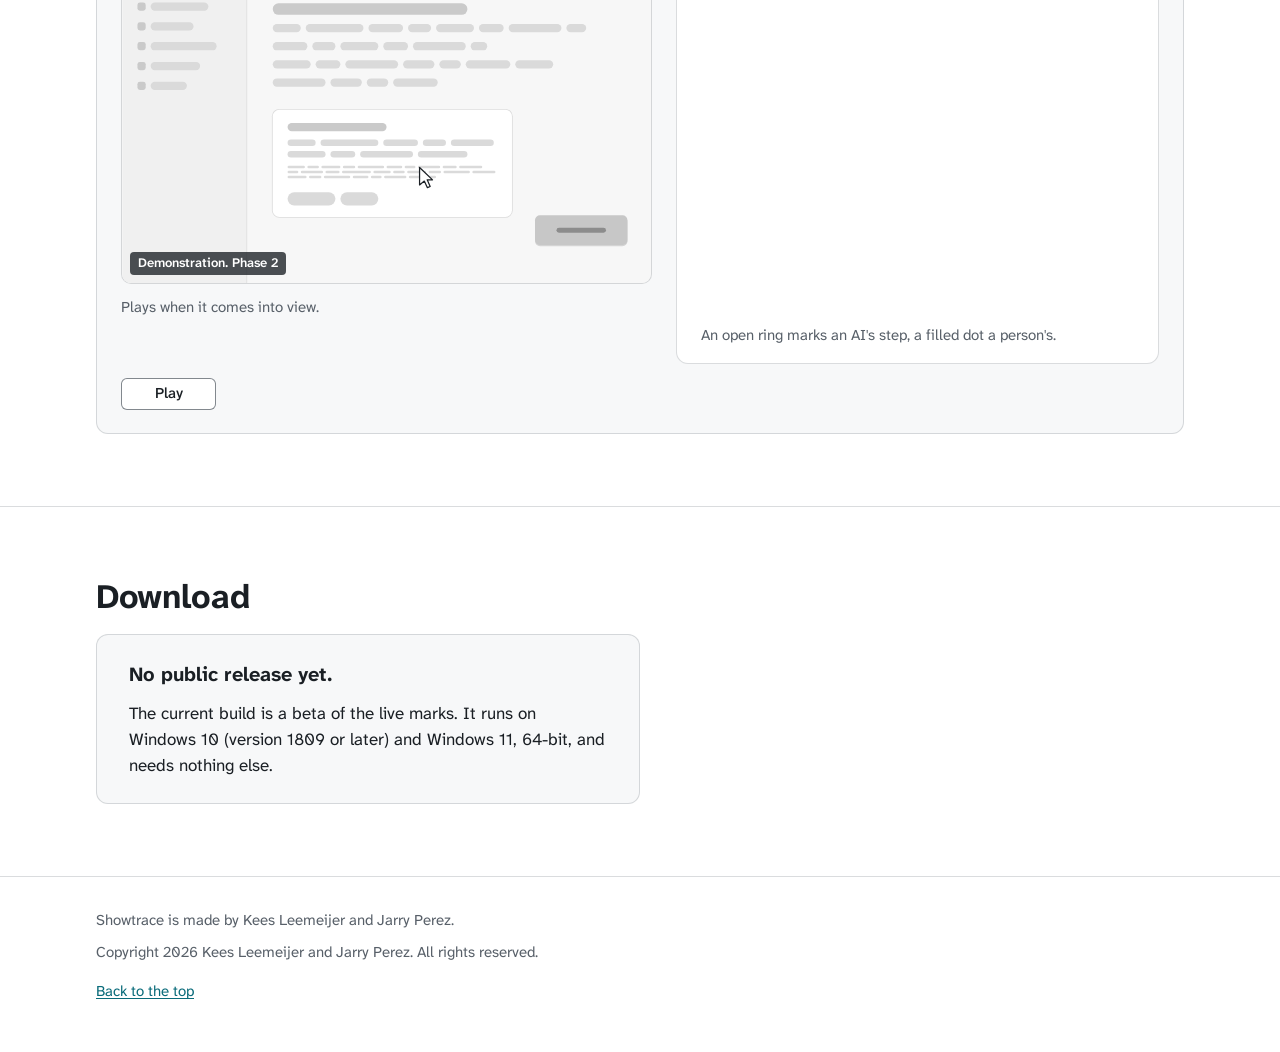
==== commit 35abca03: "copy(site): trust the labels on the front page Remove explanatory scaffolding from the front page: t" ====
--- a/site/index.html
+++ b/site/index.html
@@ -5,7 +5,7 @@
 <meta http-equiv="Content-Security-Policy" content="default-src 'none'; script-src 'self'; style-src 'self'; img-src 'self'; font-src 'self'; connect-src 'none'; object-src 'none'; base-uri 'none'; form-action 'none'">
 <meta name="viewport" content="width=device-width, initial-scale=1">
 <title>Showtrace: mark any screen, live</title>
-<meta name="description" content="Mark any screen, live: draw, point and highlight on top of any application, in any call. The live marks work today, as a beta; the trace is planned.">
+<meta name="description" content="Mark any screen, live: draw, point and highlight on top of any application, in any call.">
 <link rel="canonical" href="https://showtrace.github.io/showtrace/">
 <meta name="color-scheme" content="light dark">
 <meta name="theme-color" content="#FFFFFF" media="(prefers-color-scheme: light)">
@@ -17,7 +17,7 @@
 <meta property="og:type" content="website">
 <meta property="og:site_name" content="Showtrace">
 <meta property="og:title" content="Showtrace: mark any screen, live">
-<meta property="og:description" content="Mark any screen, live: draw, point and highlight on top of any application, in any call. The live marks work today, as a beta; the trace is planned.">
+<meta property="og:description" content="Mark any screen, live: draw, point and highlight on top of any application, in any call.">
 <meta property="og:url" content="https://showtrace.github.io/showtrace/">
 <meta property="og:image" content="https://showtrace.github.io/showtrace/og-image.png">
 <meta property="og:image:type" content="image/png">
@@ -93,7 +93,6 @@
           <li>"I see what happened but not why."</li>
           <li>"Afterwards I can't repeat it."</li>
         </ul>
-        <p class="status-line">That is what we hear in our own teaching. It is not a finding from a study.</p>
       </div>
     </div>
   </section>
@@ -101,7 +100,6 @@
   <section class="section" id="today">
     <div class="wrap">
       <header class="section-head"><h2>The live marks</h2><span class="status status-today">Today</span></header>
-      <p class="section-lead">The current build is a beta of the live marks. Everything below works today; nothing in it is a plan. Each picture is a demonstration drawn in the browser on a stand-in screen, not a screenshot. It plays once when it comes into view; "Stop" ends it, and "Play again" plays it again.</p>
       <div class="features">
 
         <article class="feature feature-lead" data-demo="draw" data-rows="3,4" data-status="today">
@@ -165,8 +163,7 @@
   <section class="section" id="try">
     <div class="wrap">
       <h2>Try it</h2>
-      <p class="section-lead">Draw on the stand-in screen with the pen, the highlighter, the arrow and the fading ink, as the build draws on a real screen. Save what you drew as a PNG, labelled as a demonstration. Nothing leaves your browser: nothing is sent anywhere and nothing is stored.</p>
-      <p class="section-lead">Drawing needs a mouse, a pen or a finger. The keyboard reaches the tools, undo, redo, clear and Save as PNG, but it cannot draw.</p>
+      <p class="section-lead">Draw with the pen, the highlighter, the arrow and the fading ink, and save what you drew as a PNG. Nothing you draw leaves your browser.</p>
       <div class="sandbox" data-sandbox></div>
       <noscript><p class="note">The sandbox needs JavaScript, which this page loads from its own address only. Without it, the features above stand as text.</p></noscript>
     </div>
@@ -176,13 +173,13 @@
     <div class="wrap">
       <header class="section-head"><h2>The trace</h2><span class="status status-planned">Planned</span></header>
       <p class="tagline"><strong>Show, don't tell.</strong> Live markup with lasting steps.</p>
-      <p>The marks are live today. The lasting steps are the trace, and the trace is planned: the build does not keep steps yet.</p>
-      <p>A trace will be the record of one session: a numbered list of steps, in order. Each step will say what was done, who did it, and why, in the author's own words. A viewer will follow it afterwards without the video, and repeat the task. A reason that was not given will be marked "not given", never made up.</p>
-      <p>A trace will record what the operator chose to show the audience. It will watch nobody.</p>
+      <p>The build does not keep steps yet.</p>
+      <p>A trace will be the record of one session: a numbered list of steps, in order. Each step will say what was done, who did it, and why, in the author's own words. A viewer will follow it afterwards without the video, and repeat the task. A reason that was not given will be marked "not given".</p>
+      <p>A trace will record only what the person sharing the screen chose to show.</p>
 
       <article class="feature" data-demo="trace" data-rows="5,6,7,8,16" data-status="planned">
         <header class="feature-head"><h3>Each mark will become a step</h3><span class="status status-planned">Planned</span></header>
-        <p>A mark on the live screen will be added to the trace as a numbered step, with its author and the reason. Planned: the build does not keep steps yet.</p>
+        <p>A mark on the live screen will be added to the trace as a numbered step, with its author and the reason.</p>
         <div class="trace-demo">
           <div class="feature-demo"></div>
           <figure class="trace">
@@ -210,7 +207,7 @@
                 <span class="step-reason">Reason: not given.</span>
               </li>
             </ol>
-            <figcaption>Planned. A mock of the trace, drawn in HTML to show its shape. A filled dot marks a person's step.</figcaption>
+            <figcaption>The shape of a trace. A filled dot marks a person's step.</figcaption>
           </figure>
         </div>
       </article>
@@ -235,7 +232,7 @@
   <section class="section" id="going">
     <div class="wrap">
       <header class="section-head"><h2>Where this is going</h2><span class="status status-phase2">Phase 2</span></header>
-      <p>Phase 2 is a direction, not a plan. Nothing of it is scheduled.</p>
+      <p>Phase 2 is a direction, not a plan.</p>
       <p>More and more screens are operated on behalf of people: an AI agent clicks, types and navigates on someone's computer. The person whose computer it is becomes the audience, with the same questions a student has, and one more: "When an AI does it, I can't tell who did what."</p>
       <p>The same layer would serve that person, in one of two intents.</p>
       <dl class="intents">
@@ -252,7 +249,7 @@
 
       <article class="feature" data-demo="authors" data-rows="13" data-status="phase 2">
         <header class="feature-head"><h3>Two authors</h3><span class="status status-phase2">Phase 2</span></header>
-        <p>An AI would be an author of steps, next to a person. A person's marks stay solid, in their ink. An AI's marks would be dashed, in neutral grey, with an open ring at each click. Phase 2: no agent is connected; the AI here is named as an example.</p>
+        <p>A person's marks stay solid, in their ink. An AI's marks would be dashed, in neutral grey, with an open ring at each click.</p>
         <div class="trace-demo">
           <div class="feature-demo"></div>
           <figure class="trace">
@@ -280,7 +277,7 @@
                 <span class="step-reason">Reason: the students get the PDF after the lesson.</span>
               </li>
             </ol>
-            <figcaption>Phase 2. A mock, with an AI named as an example; no agent is connected today. An open ring marks an AI's step, a filled dot a person's.</figcaption>
+            <figcaption>An open ring marks an AI's step, a filled dot a person's.</figcaption>
           </figure>
         </div>
       </article>
@@ -292,7 +289,7 @@
       <h2>Download</h2>
       <div class="download-box">
         <p class="download-status"><strong>No public release yet.</strong></p>
-        <p>The current build is a beta of the live marks. It runs on Windows 10 (version 1809 or later) and Windows 11, 64-bit, and needs nothing else. When a release is published, the download will be here.</p>
+        <p>The current build is a beta of the live marks. It runs on Windows 10 (version 1809 or later) and Windows 11, 64-bit, and needs nothing else.</p>
       </div>
     </div>
   </section>
@@ -302,8 +299,7 @@
 <footer class="site-footer">
   <div class="wrap">
     <p>Showtrace is made by Kees Leemeijer and Jarry Perez.</p>
-    <p>A way to reach us follows once the owners have chosen it.</p>
-    <p>Copyright 2026 Kees Leemeijer and Jarry Perez. All rights reserved until a licence is chosen. The typeface is Atkinson Hyperlegible Next by the Braille Institute, under the SIL Open Font License.</p>
+    <p>Copyright 2026 Kees Leemeijer and Jarry Perez. All rights reserved.</p>
     <p class="to-top"><a href="#top">Back to the top</a></p>
   </div>
 </footer>
